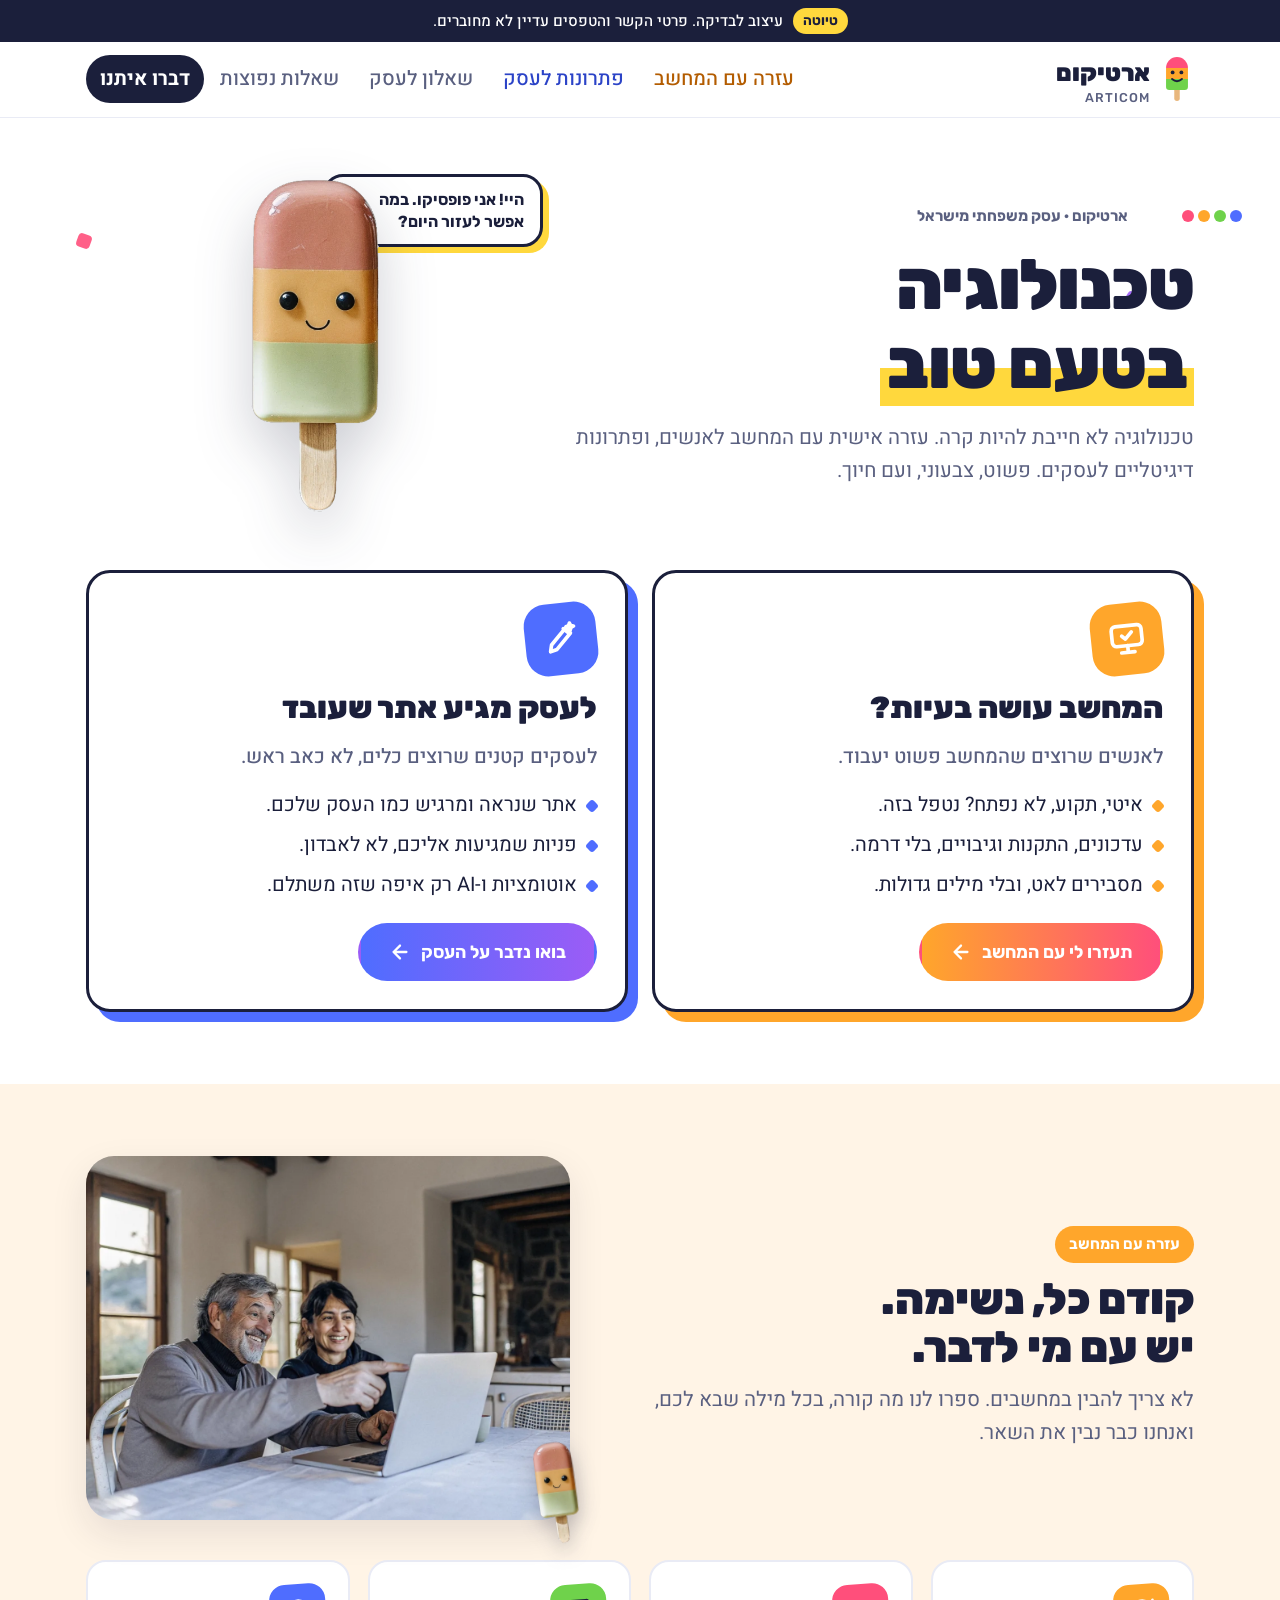
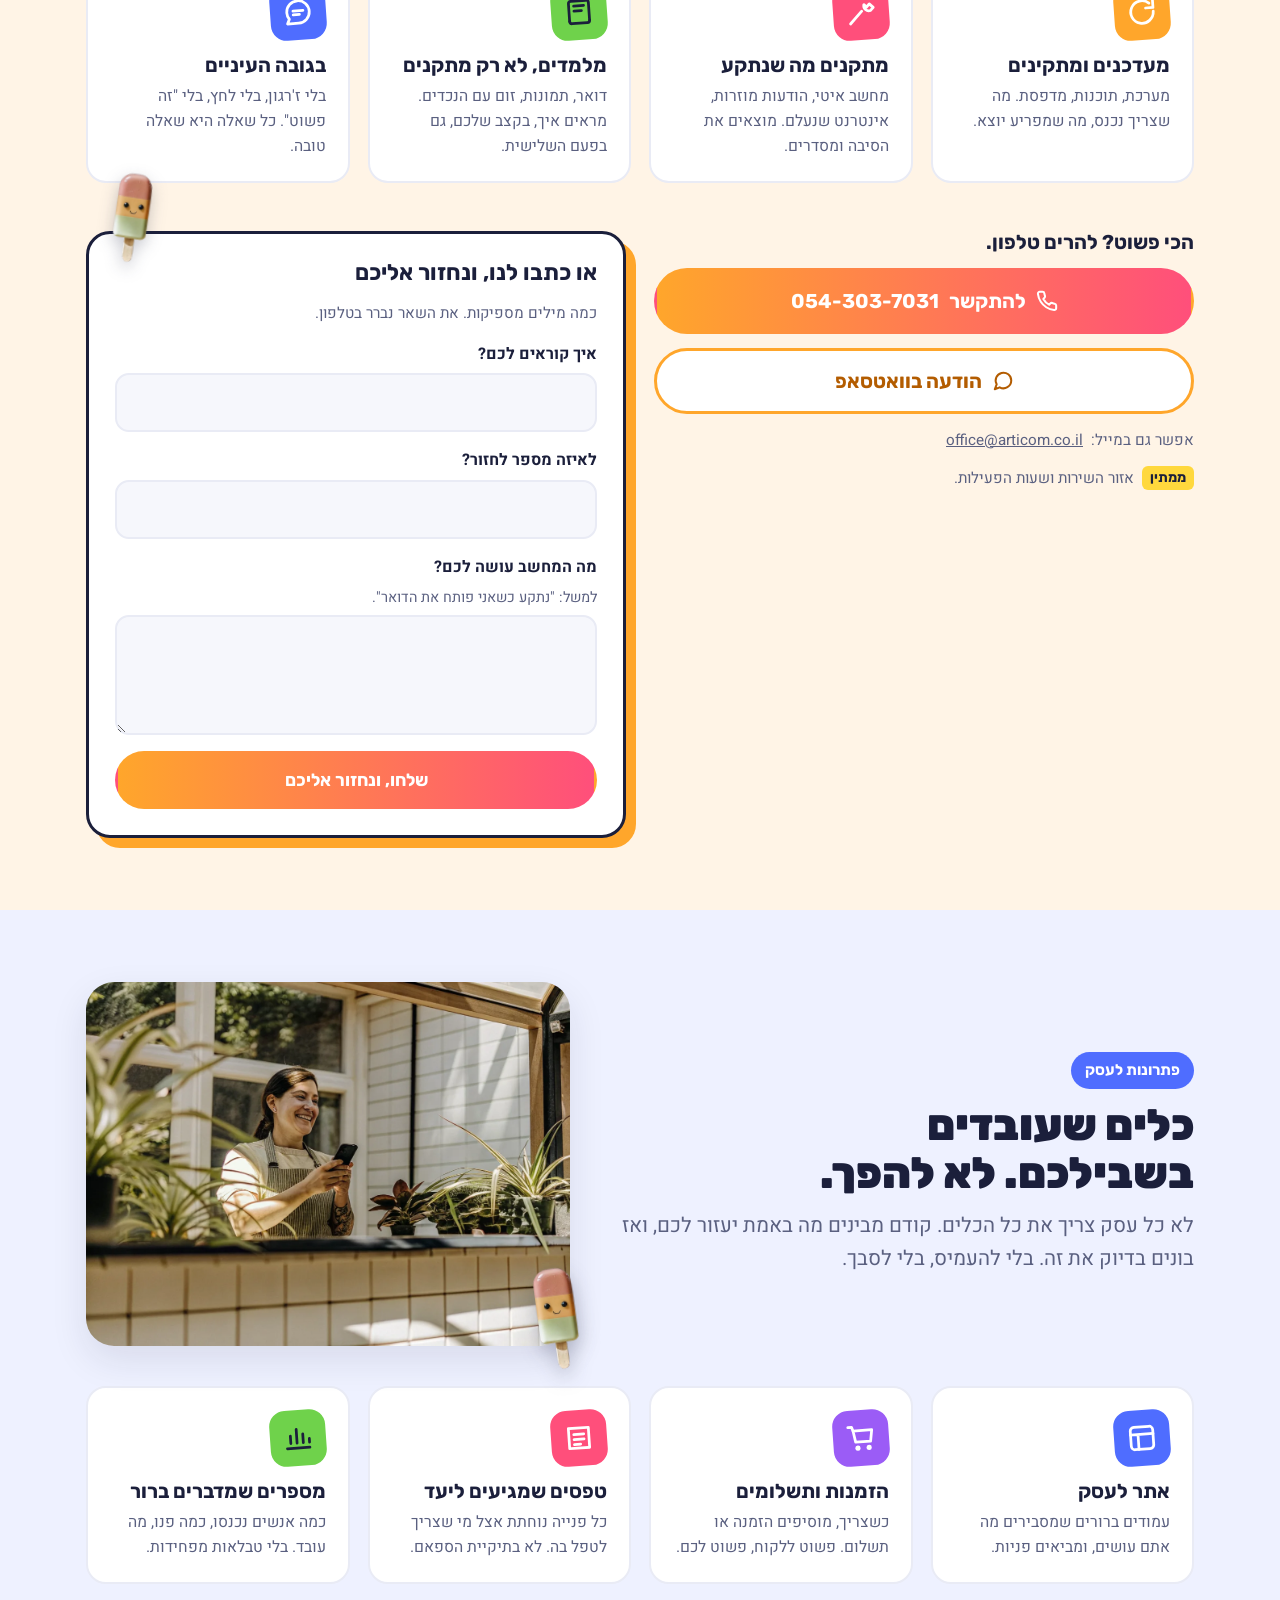
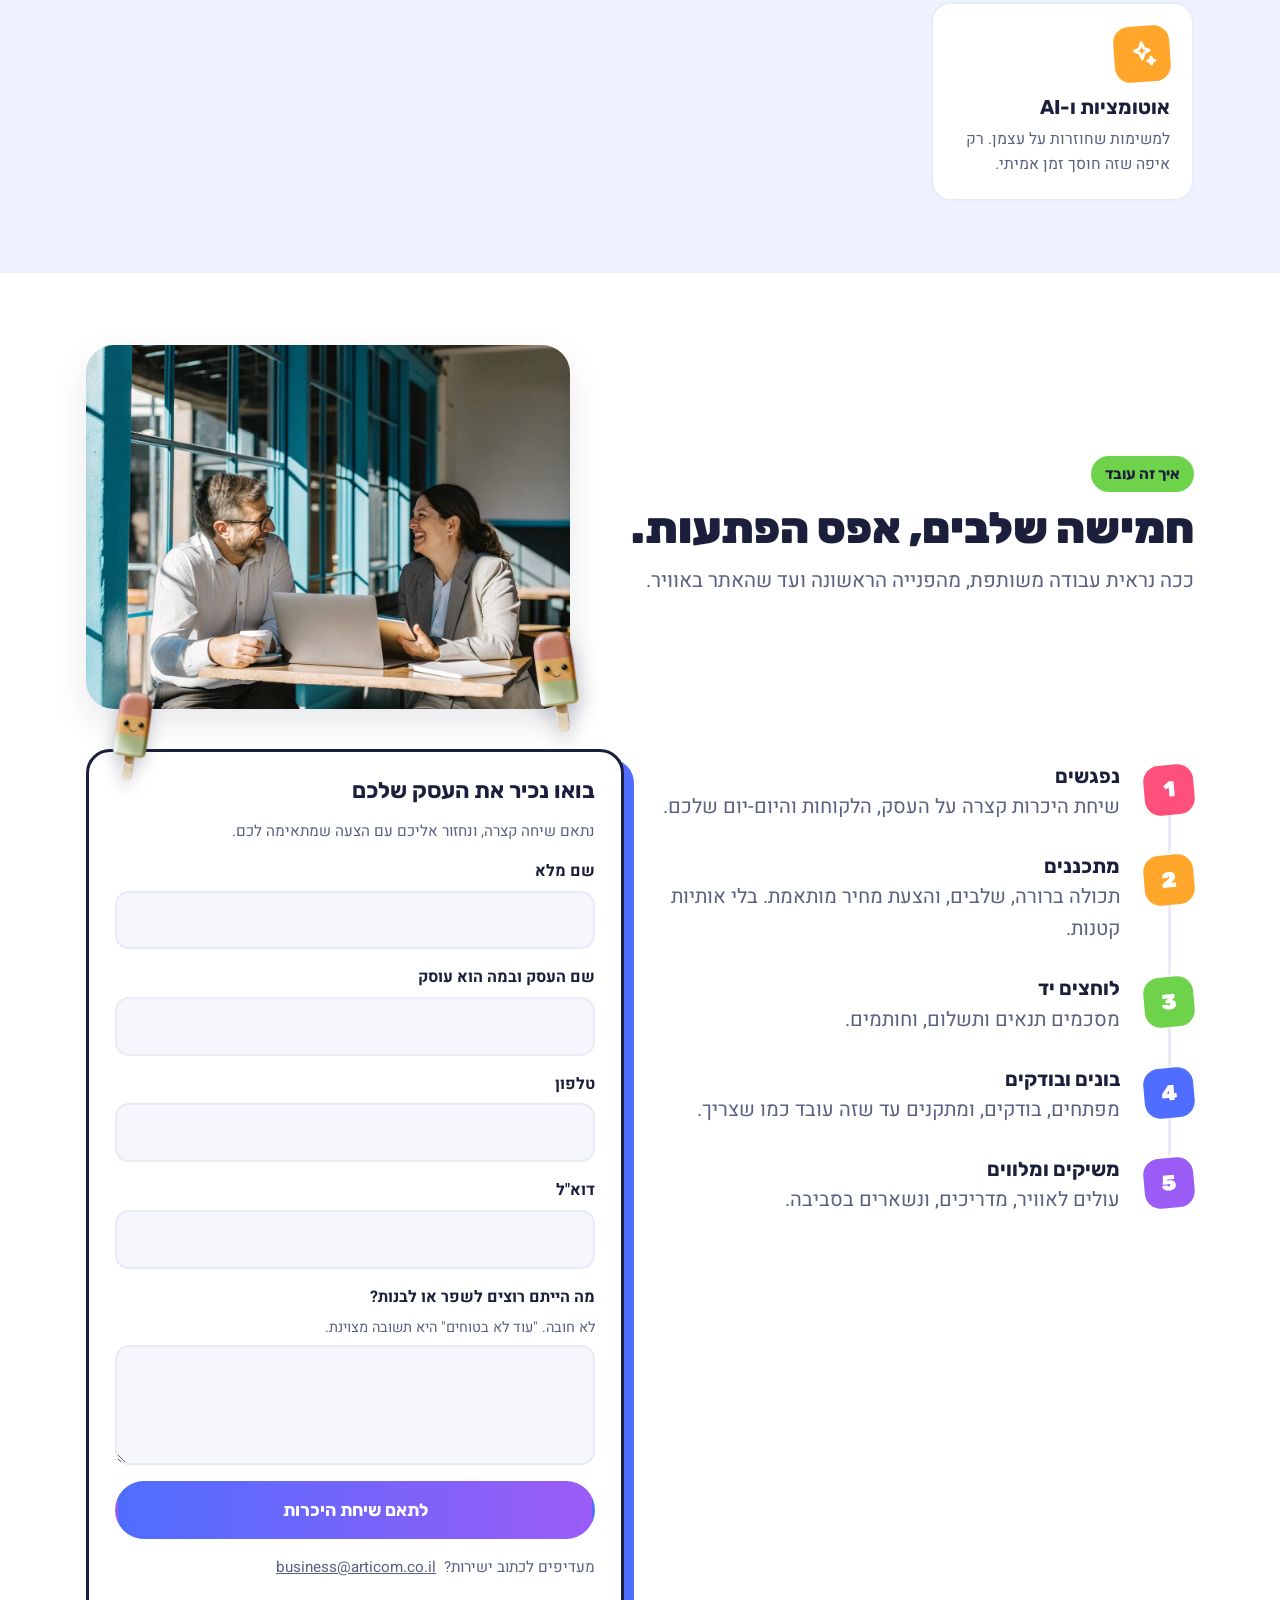
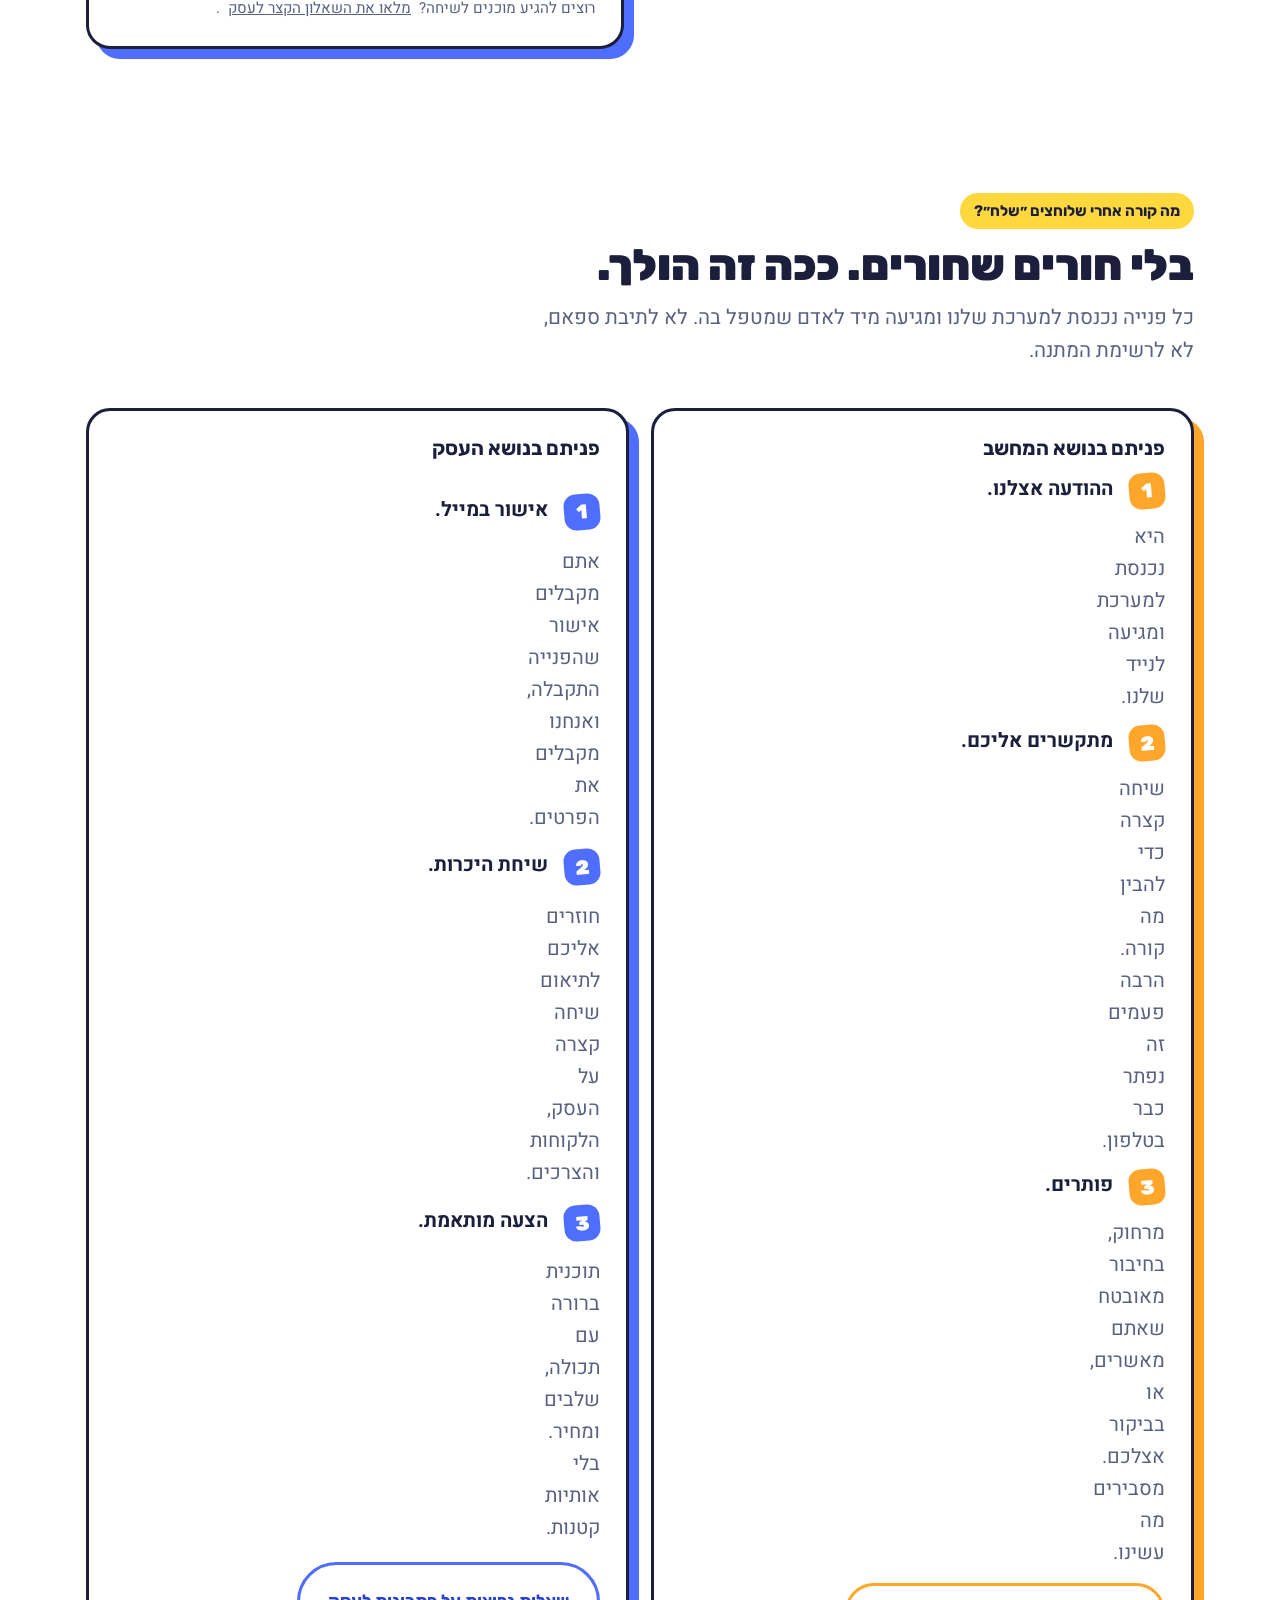
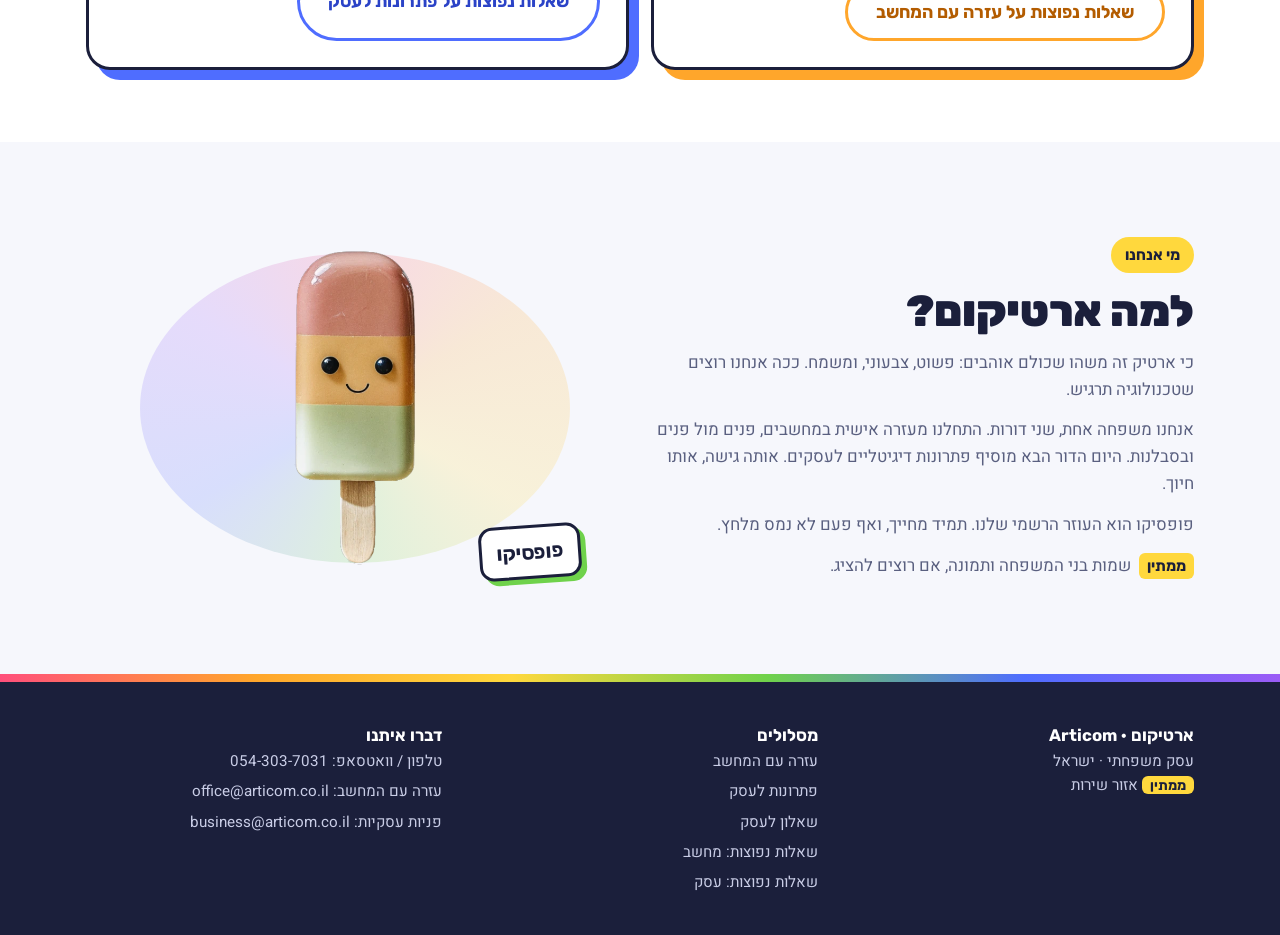
==== index.html @ 7ddf4566 "Articom site, Wix submit function, deploy docs and brand assets Static Hebrew site in site/, Cloudfl" ====
<!doctype html>
<html lang="he" dir="rtl">
<head>
<meta charset="utf-8">
<meta name="viewport" content="width=device-width, initial-scale=1, viewport-fit=cover">
<title>ארטיקום</title>
<meta name="claude:viewport-fit-sides" content="cover">
<meta name="description" content="ארטיקום — טכנולוגיה בטעם טוב. עזרה אישית עם המחשב לאנשים, ופתרונות דיגיטליים לעסקים קטנים. עסק משפחתי מישראל.">
<link rel="preconnect" href="https://fonts.googleapis.com">
<link rel="stylesheet" href="https://fonts.googleapis.com/css2?family=Rubik:wght@500;700;900&family=Heebo:wght@400;500;700&display=swap">
<link rel="stylesheet" href="css/site.css">
</head>
<body>

<!-- Popsico, the mascot. One symbol, reused at several sizes. -->
<svg width="0" height="0" style="position:absolute" aria-hidden="true">
  <defs>
    <linearGradient id="popGrad" x1="0" y1="0" x2="0" y2="1">
      <stop offset="0" stop-color="#FF4F7B"/><stop offset=".34" stop-color="#FF4F7B"/>
      <stop offset=".34" stop-color="#FFA62B"/><stop offset=".67" stop-color="#FFA62B"/>
      <stop offset=".67" stop-color="#6FD24B"/><stop offset="1" stop-color="#6FD24B"/>
    </linearGradient>
    <symbol id="logo-pop" viewBox="0 0 60 84">
      <rect x="25" y="58" width="10" height="24" rx="5" fill="#E8B77D"/>
      <path d="M10 22a20 20 0 0 1 40 0v34a6 6 0 0 1-6 6H16a6 6 0 0 1-6-6z" fill="url(#popGrad)"/>
      <circle cx="22" cy="30" r="3.5" fill="#1B1F3B"/><circle cx="38" cy="30" r="3.5" fill="#1B1F3B"/>
      <path d="M21 42q9 8 18 0" fill="none" stroke="#1B1F3B" stroke-width="3.5" stroke-linecap="round"/>
    </symbol>
  </defs>
</svg>

<div class="draft"><div class="wrap"><b>טיוטה</b><span>עיצוב לבדיקה. פרטי הקשר והטפסים עדיין לא מחוברים.</span></div></div>

<header class="site">
  <div class="wrap">
    <a class="logo" href="#top" aria-label="ארטיקום, עמוד הבית"><svg aria-hidden="true"><use href="#logo-pop"/></svg><span>ארטיקום<small>ARTICOM</small></span></a>
    <button class="menu-btn" id="menuBtn" aria-expanded="false" aria-controls="mainNav">תפריט</button>
    <nav class="main" id="mainNav" aria-label="ניווט ראשי">
      <a class="help" href="index.html#help">עזרה עם המחשב</a>
      <a class="biz" href="index.html#business">פתרונות לעסק</a>
      <a href="questionnaire.html">שאלון לעסק</a>
      <a href="faq-help.html">שאלות נפוצות</a>
      <a class="cta" href="index.html#help-contact">דברו איתנו</a>
    </nav>
  </div>
</header>

<main id="top">
<section class="hero">
  <div class="confetti" aria-hidden="true">
    <i style="left:6%;top:12%;width:14px;height:14px;background:var(--straw);transform:rotate(20deg)"></i>
    <i style="left:14%;top:70%;width:10px;height:10px;background:var(--lime);transform:rotate(45deg)"></i>
    <i style="left:40%;top:8%;width:12px;height:12px;background:var(--berry);transform:rotate(10deg)"></i>
    <i style="left:62%;top:85%;width:16px;height:16px;background:var(--sun);border-radius:50%"></i>
    <i style="left:88%;top:18%;width:12px;height:12px;background:var(--grape);transform:rotate(30deg)"></i>
    <i style="left:93%;top:60%;width:10px;height:10px;background:var(--mango);border-radius:50%"></i>
    <i style="left:30%;top:92%;width:12px;height:12px;background:var(--straw);border-radius:50%"></i>
  </div>
  <div class="wrap">
    <div class="hero-top">
      <div class="hero-copy">
        <span class="eyebrow">ארטיקום · עסק משפחתי מישראל</span>
        <h1>טכנולוגיה <span class="hl">בטעם טוב</span></h1>
        <p class="lede">טכנולוגיה לא חייבת להיות קרה. עזרה אישית עם המחשב לאנשים, ופתרונות דיגיטליים לעסקים. פשוט, צבעוני, ועם חיוך.</p>
      </div>
      <div class="mascot-stage">
        <div class="bubble">היי! אני פופסיקו. במה אפשר לעזור היום?</div>
        <img class="pop" src="img/popsico.png" width="277" height="640" alt="פופסיקו, הארטיק המחייך של ארטיקום" fetchpriority="high">
      </div>
    </div>
    <div class="paths">
      <article class="path help">
        <div class="icon" aria-hidden="true"><svg viewBox="0 0 24 24" fill="none" stroke="currentColor" stroke-width="2.2" stroke-linecap="round" stroke-linejoin="round"><rect x="3" y="4" width="18" height="12" rx="2.5"/><path d="M8 20h8M12 16v4"/><path d="M9 10l2 2 4-4"/></svg></div>
        <h2>המחשב עושה בעיות?</h2>
        <p class="who">לאנשים שרוצים שהמחשב פשוט יעבוד.</p>
        <ul>
          <li>איטי, תקוע, לא נפתח? נטפל בזה.</li>
          <li>עדכונים, התקנות וגיבויים, בלי דרמה.</li>
          <li>מסבירים לאט, ובלי מילים גדולות.</li>
        </ul>
        <a class="btn help" href="#help">תעזרו לי עם המחשב <svg viewBox="0 0 24 24" fill="none" stroke="currentColor" stroke-width="2.5" stroke-linecap="round" stroke-linejoin="round" aria-hidden="true"><path d="M19 12H5M12 19l-7-7 7-7"/></svg></a>
      </article>
      <article class="path biz">
        <div class="icon" aria-hidden="true"><svg viewBox="0 0 24 24" fill="none" stroke="currentColor" stroke-width="2.2" stroke-linecap="round" stroke-linejoin="round"><path d="M5 19l4-1 9-9-3-3-9 9z"/><path d="M14 6l3 3"/><path d="M18 3l.7 1.6L20.3 5l-1.6.7L18 7.3l-.7-1.6L15.7 5l1.6-.4z"/></svg></div>
        <h2>לעסק מגיע אתר שעובד</h2>
        <p class="who">לעסקים קטנים שרוצים כלים, לא כאב ראש.</p>
        <ul>
          <li>אתר שנראה ומרגיש כמו העסק שלכם.</li>
          <li>פניות שמגיעות אליכם, לא לאבדון.</li>
          <li>אוטומציות ו-AI רק איפה שזה משתלם.</li>
        </ul>
        <a class="btn biz" href="#business">בואו נדבר על העסק <svg viewBox="0 0 24 24" fill="none" stroke="currentColor" stroke-width="2.5" stroke-linecap="round" stroke-linejoin="round" aria-hidden="true"><path d="M19 12H5M12 19l-7-7 7-7"/></svg></a>
      </article>
    </div>
  </div>
</section>

<!-- ===== Computer help ===== -->
<section class="block tint-help" id="help">
  <div class="wrap">
    <div class="intro">
      <div class="sec-head">
        <span class="tag help">עזרה עם המחשב</span>
        <h2>קודם כל, נשימה. יש עם מי לדבר.</h2>
        <p class="lede">לא צריך להבין במחשבים. ספרו לנו מה קורה, בכל מילה שבא לכם, ואנחנו כבר נבין את השאר.</p>
      </div>
      <figure class="scene"><img src="img/photo-help.webp" width="1200" height="900" alt="צעירה מראה לאיש מבוגר משהו על מסך המחשב הנייד במטבח, שניהם מחייכים" loading="lazy"><img class="badge" src="img/popsico-sm.png" width="95" height="220" alt="" aria-hidden="true"></figure>
    </div>
    <div class="grid">
      <div class="card c-mango"><div class="ico"><svg viewBox="0 0 24 24" fill="none" stroke="currentColor" stroke-width="2.2" stroke-linecap="round" stroke-linejoin="round" aria-hidden="true"><path d="M21 12a9 9 0 1 1-3-6.7"/><path d="M21 3v6h-6"/></svg></div><h3>מעדכנים ומתקינים</h3><p>מערכת, תוכנות, מדפסת. מה שצריך נכנס, מה שמפריע יוצא.</p></div>
      <div class="card c-straw"><div class="ico"><svg viewBox="0 0 24 24" fill="none" stroke="currentColor" stroke-width="2.2" stroke-linecap="round" stroke-linejoin="round" aria-hidden="true"><path d="M14.7 6.3a4 4 0 0 0 5 5L22 9l-3-3-2.3 2.3z"/><path d="M3 21l9.6-9.6"/></svg></div><h3>מתקנים מה שנתקע</h3><p>מחשב איטי, הודעות מוזרות, אינטרנט שנעלם. מוצאים את הסיבה ומסדרים.</p></div>
      <div class="card c-lime"><div class="ico"><svg viewBox="0 0 24 24" fill="none" stroke="currentColor" stroke-width="2.2" stroke-linecap="round" stroke-linejoin="round" aria-hidden="true"><path d="M4 19V5a2 2 0 0 1 2-2h12a2 2 0 0 1 2 2v14"/><path d="M4 19a2 2 0 0 0 2 2h12a2 2 0 0 0 2-2"/><path d="M8 7h8M8 11h6"/></svg></div><h3>מלמדים, לא רק מתקנים</h3><p>דואר, תמונות, זום עם הנכדים. מראים איך, בקצב שלכם, גם בפעם השלישית.</p></div>
      <div class="card c-berry"><div class="ico"><svg viewBox="0 0 24 24" fill="none" stroke="currentColor" stroke-width="2.2" stroke-linecap="round" stroke-linejoin="round" aria-hidden="true"><path d="M12 21a9 9 0 1 0-9-9c0 2 .6 3.8 1.7 5.3L3 21z"/><path d="M8 11h8M8 14h5"/></svg></div><h3>בגובה העיניים</h3><p>בלי ז'רגון, בלי לחץ, בלי "זה פשוט". כל שאלה היא שאלה טובה.</p></div>
    </div>

    <div class="contact" id="help-contact">
      <div class="direct">
        <h3>הכי פשוט? להרים טלפון.</h3>
        <a class="btn help" href="tel:+972543037031" id="callBtn"><svg viewBox="0 0 24 24" fill="none" stroke="currentColor" stroke-width="2.2" stroke-linecap="round" stroke-linejoin="round" aria-hidden="true"><path d="M22 16.9v3a2 2 0 0 1-2.2 2 19.8 19.8 0 0 1-8.6-3.1 19.5 19.5 0 0 1-6-6A19.8 19.8 0 0 1 2.1 4.2 2 2 0 0 1 4.1 2h3a2 2 0 0 1 2 1.7c.1.9.4 1.8.7 2.6a2 2 0 0 1-.5 2.1L8 9.7a16 16 0 0 0 6.3 6.3l1.3-1.3a2 2 0 0 1 2.1-.5c.8.3 1.7.6 2.6.7a2 2 0 0 1 1.7 2z"/></svg>להתקשר <span dir="ltr">054-303-7031</span></a>
        <a class="btn ghost help" href="https://wa.me/972543037031?text=%D7%A9%D7%9C%D7%95%D7%9D%2C%20%D7%90%D7%A9%D7%9E%D7%97%20%D7%9C%D7%A2%D7%96%D7%A8%D7%94%20%D7%A2%D7%9D%20%D7%94%D7%9E%D7%97%D7%A9%D7%91" id="waBtn" target="_blank" rel="noopener"><svg viewBox="0 0 24 24" fill="none" stroke="currentColor" stroke-width="2.2" stroke-linecap="round" stroke-linejoin="round" aria-hidden="true"><path d="M21 11.5a8.5 8.5 0 0 1-12.6 7.4L3 21l2.1-5.4A8.5 8.5 0 1 1 21 11.5z"/></svg>הודעה בוואטסאפ</a>
        <p class="note">אפשר גם במייל: <a href="mailto:office@articom.co.il" dir="ltr">office@articom.co.il</a></p>
        <p class="note"><span class="ph">ממתין</span> אזור השירות ושעות הפעילות.</p>
      </div>
      <form class="f help" id="helpForm" data-journey="help" novalidate>
        <img class="peek" src="img/popsico-sm.png" width="95" height="220" alt="" aria-hidden="true">
        <h3>או כתבו לנו, ונחזור אליכם</h3>
        <p class="note">כמה מילים מספיקות. את השאר נברר בטלפון.</p>
        <div class="field"><label for="h-name">איך קוראים לכם?</label><input id="h-name" name="name" autocomplete="name" required><span class="err">כתבו שם, כדי שנדע למי לחזור.</span></div>
        <div class="field"><label for="h-phone">לאיזה מספר לחזור?</label><input id="h-phone" name="phone" type="tel" inputmode="tel" autocomplete="tel" required><span class="err">צריך מספר טלפון כדי להתקשר.</span></div>
        <div class="field"><label for="h-msg">מה המחשב עושה לכם?</label><span class="hint">למשל: "נתקע כשאני פותח את הדואר".</span><textarea id="h-msg" name="message" required></textarea><span class="err">ספרו במילה או שתיים מה קורה.</span></div>
        <div class="hp" aria-hidden="true"><label for="h-web">אתר</label><input id="h-web" name="website" tabindex="-1" autocomplete="off"></div>
        <button class="btn help" type="submit">שלחו, ונחזור אליכם</button>
        <p class="sent">תודה! קיבלנו. נחזור אליכם בהקדם.</p>
        <p class="fail">לא הצלחנו לשלוח כרגע. נסו שוב בעוד רגע, או התקשרו: <a href="tel:+972543037031" dir="ltr">054-303-7031</a>.</p>
      </form>
    </div>
  </div>
</section>

<!-- ===== Business ===== -->
<section class="block tint-biz" id="business">
  <div class="wrap">
    <div class="intro">
      <div class="sec-head">
        <span class="tag biz">פתרונות לעסק</span>
        <h2>כלים שעובדים בשבילכם. לא להפך.</h2>
        <p class="lede">לא כל עסק צריך את כל הכלים. קודם מבינים מה באמת יעזור לכם, ואז בונים בדיוק את זה. בלי להעמיס, בלי לסבך.</p>
      </div>
      <figure class="scene"><img src="img/photo-biz.webp" width="1200" height="900" alt="בעלת בית קפה קטן מסתכלת בטלפון ומחייכת" loading="lazy"><img class="badge" src="img/popsico-sm.png" width="95" height="220" alt="" aria-hidden="true"></figure>
    </div>
    <div class="grid">
      <div class="card c-berry"><div class="ico"><svg viewBox="0 0 24 24" fill="none" stroke="currentColor" stroke-width="2.2" stroke-linecap="round" stroke-linejoin="round" aria-hidden="true"><rect x="3" y="3" width="18" height="18" rx="3"/><path d="M3 9h18M9 21V9"/></svg></div><h3>אתר לעסק</h3><p>עמודים ברורים שמסבירים מה אתם עושים, ומביאים פניות.</p></div>
      <div class="card c-grape"><div class="ico"><svg viewBox="0 0 24 24" fill="none" stroke="currentColor" stroke-width="2.2" stroke-linecap="round" stroke-linejoin="round" aria-hidden="true"><path d="M6 6h15l-1.5 9h-12z"/><circle cx="9" cy="20" r="1"/><circle cx="18" cy="20" r="1"/><path d="M6 6L5 3H2"/></svg></div><h3>הזמנות ותשלומים</h3><p>כשצריך, מוסיפים הזמנה או תשלום. פשוט ללקוח, פשוט לכם.</p></div>
      <div class="card c-straw"><div class="ico"><svg viewBox="0 0 24 24" fill="none" stroke="currentColor" stroke-width="2.2" stroke-linecap="round" stroke-linejoin="round" aria-hidden="true"><path d="M4 4h16v16H4z"/><path d="M8 9h8M8 13h8M8 17h5"/></svg></div><h3>טפסים שמגיעים ליעד</h3><p>כל פנייה נוחתת אצל מי שצריך לטפל בה. לא בתיקיית הספאם.</p></div>
      <div class="card c-lime"><div class="ico"><svg viewBox="0 0 24 24" fill="none" stroke="currentColor" stroke-width="2.2" stroke-linecap="round" stroke-linejoin="round" aria-hidden="true"><path d="M3 20h18"/><path d="M6 16V10M11 16V5M16 16v-7M21 16v-3"/></svg></div><h3>מספרים שמדברים ברור</h3><p>כמה אנשים נכנסו, כמה פנו, מה עובד. בלי טבלאות מפחידות.</p></div>
      <div class="card c-mango"><div class="ico"><svg viewBox="0 0 24 24" fill="none" stroke="currentColor" stroke-width="2.2" stroke-linecap="round" stroke-linejoin="round" aria-hidden="true"><path d="M12 3l1.8 4.6L18 9.4l-4.2 1.8L12 16l-1.8-4.8L6 9.4l4.2-1.8z"/><path d="M19 15l.8 2 2 .8-2 .8-.8 2-.8-2-2-.8 2-.8z"/></svg></div><h3>אוטומציות ו-AI</h3><p>למשימות שחוזרות על עצמן. רק איפה שזה חוסך זמן אמיתי.</p></div>
    </div>
  </div>
</section>

<section class="block" id="process">
  <div class="wrap">
    <div class="intro">
      <div class="sec-head">
        <span class="tag lime">איך זה עובד</span>
        <h2>חמישה שלבים, אפס הפתעות.</h2>
        <p class="lede">ככה נראית עבודה משותפת, מהפנייה הראשונה ועד שהאתר באוויר.</p>
      </div>
      <figure class="scene"><img src="img/photo-meet.webp" width="1200" height="900" alt="בעל עסק ויועצת צעירה בשיחה נעימה ליד שולחן בבית קפה, מחשב נייד ביניהם" loading="lazy"><img class="badge" src="img/popsico-sm.png" width="95" height="220" alt="" aria-hidden="true"></figure>
    </div>
    <div class="two">
      <ol class="steps">
        <li class="step"><div><h3>נפגשים</h3><p>שיחת היכרות קצרה על העסק, הלקוחות והיום-יום שלכם.</p></div></li>
        <li class="step"><div><h3>מתכננים</h3><p>תכולה ברורה, שלבים, והצעת מחיר מותאמת. בלי אותיות קטנות.</p></div></li>
        <li class="step"><div><h3>לוחצים יד</h3><p>מסכמים תנאים ותשלום, וחותמים.</p></div></li>
        <li class="step"><div><h3>בונים ובודקים</h3><p>מפתחים, בודקים, ומתקנים עד שזה עובד כמו שצריך.</p></div></li>
        <li class="step"><div><h3>משיקים ומלווים</h3><p>עולים לאוויר, מדריכים, ונשארים בסביבה.</p></div></li>
      </ol>
      <form class="f biz" id="bizForm" data-journey="biz" novalidate>
        <img class="peek" src="img/popsico-sm.png" width="95" height="220" alt="" aria-hidden="true">
        <h3>בואו נכיר את העסק שלכם</h3>
        <p class="note">נתאם שיחה קצרה, ונחזור אליכם עם הצעה שמתאימה לכם.</p>
        <div class="field"><label for="b-name">שם מלא</label><input id="b-name" name="name" autocomplete="name" required><span class="err">כתבו את השם שלכם.</span></div>
        <div class="field"><label for="b-biz">שם העסק ובמה הוא עוסק</label><input id="b-biz" name="business" autocomplete="organization" required><span class="err">ספרו לנו מה שם העסק ובמה הוא עוסק.</span></div>
        <div class="field"><label for="b-phone">טלפון</label><input id="b-phone" name="phone" type="tel" inputmode="tel" autocomplete="tel" required><span class="err">צריך מספר טלפון לתיאום השיחה.</span></div>
        <div class="field"><label for="b-email">דוא"ל</label><input id="b-email" name="email" type="email" inputmode="email" autocomplete="email" required><span class="err">כתובת הדוא"ל לא נראית תקינה.</span></div>
        <div class="field"><label for="b-msg">מה הייתם רוצים לשפר או לבנות?</label><span class="hint">לא חובה. "עוד לא בטוחים" היא תשובה מצוינת.</span><textarea id="b-msg" name="message"></textarea></div>
        <div class="hp" aria-hidden="true"><label for="b-web">אתר</label><input id="b-web" name="website" tabindex="-1" autocomplete="off"></div>
        <button class="btn biz" type="submit">לתאם שיחת היכרות</button>
        <p class="sent">תודה! קיבלנו. נחזור אליכם לתיאום שיחה.</p>
        <p class="fail">לא הצלחנו לשלוח כרגע. נסו שוב בעוד רגע, או כתבו ל-<a href="mailto:business@articom.co.il" dir="ltr">business@articom.co.il</a>.</p>
        <p class="note">מעדיפים לכתוב ישירות? <a href="mailto:business@articom.co.il" dir="ltr">business@articom.co.il</a></p>
        <p class="note">רוצים להגיע מוכנים לשיחה? <a href="questionnaire.html">מלאו את השאלון הקצר לעסק</a>.</p>
      </form>
    </div>
  </div>
</section>

<section class="block" id="after">
  <div class="wrap">
    <div class="sec-head">
      <span class="tag sun">מה קורה אחרי שלוחצים ״שלח״?</span>
      <h2>בלי חורים שחורים. ככה זה הולך.</h2>
      <p class="lede">כל פנייה נכנסת למערכת שלנו ומגיעה מיד לאדם שמטפל בה. לא לתיבת ספאם, לא לרשימת המתנה.</p>
    </div>
    <div class="flows">
      <article class="flow help">
        <h3>פניתם בנושא המחשב</h3>
        <ol>
          <li><b>ההודעה אצלנו.</b> היא נכנסת למערכת ומגיעה לנייד שלנו.</li>
          <li><b>מתקשרים אליכם.</b> שיחה קצרה כדי להבין מה קורה. הרבה פעמים זה נפתר כבר בטלפון.</li>
          <li><b>פותרים.</b> מרחוק, בחיבור מאובטח שאתם מאשרים, או בביקור אצלכם. מסבירים מה עשינו.</li>
        </ol>
        <a class="btn ghost help" href="faq-help.html">שאלות נפוצות על עזרה עם המחשב</a>
      </article>
      <article class="flow biz">
        <h3>פניתם בנושא העסק</h3>
        <ol>
          <li><b>אישור במייל.</b> אתם מקבלים אישור שהפנייה התקבלה, ואנחנו מקבלים את הפרטים.</li>
          <li><b>שיחת היכרות.</b> חוזרים אליכם לתיאום שיחה קצרה על העסק, הלקוחות והצרכים.</li>
          <li><b>הצעה מותאמת.</b> תוכנית ברורה עם תכולה, שלבים ומחיר. בלי אותיות קטנות.</li>
        </ol>
        <a class="btn ghost biz" href="faq-business.html">שאלות נפוצות על פתרונות לעסק</a>
      </article>
    </div>
  </div>
</section>

<section class="block" id="about" style="background:var(--soft)">
  <div class="wrap">
    <div class="about">
      <div class="about-text">
        <span class="tag sun">מי אנחנו</span>
        <h2>למה ארטיקום?</h2>
        <p>כי ארטיק זה משהו שכולם אוהבים: פשוט, צבעוני, ומשמח. ככה אנחנו רוצים שטכנולוגיה תרגיש.</p>
        <p>אנחנו משפחה אחת, שני דורות. התחלנו מעזרה אישית במחשבים, פנים מול פנים ובסבלנות. היום הדור הבא מוסיף פתרונות דיגיטליים לעסקים. אותה גישה, אותו חיוך.</p>
        <p>פופסיקו הוא העוזר הרשמי שלנו. תמיד מחייך, ואף פעם לא נמס מלחץ.</p>
        <p class="note"><span class="ph">ממתין</span> שמות בני המשפחה ותמונה, אם רוצים להציג.</p>
      </div>
      <div class="about-art" aria-hidden="true">
        <div class="ring"></div>
        <img class="pop" src="img/popsico.png" width="277" height="640" alt="" loading="lazy">
        <div class="nametag">פופסיקו</div>
      </div>
    </div>
  </div>
</section>
</main>

<div class="stripe" aria-hidden="true"></div>
<footer>
  <div class="wrap">
    <div><strong>ארטיקום · Articom</strong><p>עסק משפחתי · ישראל</p><p><span class="ph">ממתין</span> אזור שירות</p></div>
    <div><strong>מסלולים</strong><ul><li><a href="#help">עזרה עם המחשב</a></li><li><a href="#business">פתרונות לעסק</a></li><li><a href="questionnaire.html">שאלון לעסק</a></li><li><a href="faq-help.html">שאלות נפוצות: מחשב</a></li><li><a href="faq-business.html">שאלות נפוצות: עסק</a></li></ul></div>
    <div><strong>דברו איתנו</strong><ul><li>טלפון / וואטסאפ: <a href="tel:+972543037031" dir="ltr">054-303-7031</a></li><li>עזרה עם המחשב: <a href="mailto:office@articom.co.il" dir="ltr">office@articom.co.il</a></li><li>פניות עסקיות: <a href="mailto:business@articom.co.il" dir="ltr">business@articom.co.il</a></li></ul></div>
  </div>
</footer>

<script>
(function(){
  var btn=document.getElementById('menuBtn'),nav=document.getElementById('mainNav');
  if(btn){btn.addEventListener('click',function(){var o=nav.classList.toggle('open');btn.setAttribute('aria-expanded',o?'true':'false')});
    nav.addEventListener('click',function(e){if(e.target.tagName==='A'){nav.classList.remove('open');btn.setAttribute('aria-expanded','false')}})}
  var ENDPOINT='/api/submit';
  function wire(id){
    var f=document.getElementById(id); if(!f) return;
    f.addEventListener('submit',function(e){
      e.preventDefault(); var ok=true;
      f.querySelectorAll('.field').forEach(function(fd){
        var c=fd.querySelector('input,textarea'); if(!c) return;
        var bad=(c.required&&!c.value.trim())||(c.type==='email'&&c.value&&!/^[^\s@]+@[^\s@]+\.[^\s@]+$/.test(c.value));
        fd.classList.toggle('invalid',bad); if(bad&&ok){ok=false;c.focus()}
      });
      if(!ok) return;
      var data={journey:f.getAttribute('data-journey')};
      new FormData(f).forEach(function(v,k){data[k]=v});
      f.classList.remove('failed'); f.classList.add('busy');
      fetch(ENDPOINT,{method:'POST',headers:{'content-type':'application/json'},body:JSON.stringify(data)})
        .then(function(r){return r.ok?r.json():Promise.reject(r.status)})
        .then(function(j){ if(!j||!j.ok) throw new Error('rejected'); f.classList.add('done'); f.querySelector('.sent').scrollIntoView({block:'nearest'}); })
        .catch(function(){ f.classList.add('failed'); f.querySelector('.fail').scrollIntoView({block:'nearest'}); })
        .then(function(){ f.classList.remove('busy'); });
    });
    f.addEventListener('input',function(e){var fd=e.target.closest('.field');if(fd)fd.classList.remove('invalid')});
  }
  wire('helpForm'); wire('bizForm');
})();
</script>
</body>
</html>
---- css/site.css ----
/* Layout: white page, popsicle palette on everything else. Two journeys color-coded: mango/strawberry = computer help, berry/grape = business. Popsico the mascot appears in the hero, beside each form, and in the about section. Single light theme by brand decision (white ground). */
:root{
  --bg:#FFFFFF; --ink:#1B1F3B; --muted:#5A6080; --line:#E9EBF5; --soft:#F6F7FC;
  --straw:#FF4F7B; --mango:#FFA62B; --lime:#6FD24B; --berry:#4F6DFF; --grape:#9B5CF6; --sun:#FFD83D;
  --help:var(--mango); --help2:var(--straw); --help-soft:#FFF4E6; --help-ink:#B35C00;
  --biz:var(--berry); --biz2:var(--grape); --biz-soft:#EEF1FF; --biz-ink:#2B43C7;
  --stick:#E8B77D;
  --display:"Rubik","Heebo","Arial Hebrew","Segoe UI",sans-serif;
  --body:"Heebo","Rubik","Arial Hebrew","Segoe UI",sans-serif;
  --r:24px; --shadow:0 14px 36px rgba(27,31,59,.10);
  color-scheme:light;
}
*{box-sizing:border-box}
html{scroll-behavior:smooth}
@media (prefers-reduced-motion:reduce){html{scroll-behavior:auto} *{transition:none!important;animation:none!important}}
body{margin:0;background:var(--bg);color:var(--ink);font-family:var(--body);line-height:1.6;font-size:clamp(17px,1.1vw + 13px,20px)}
body::before{content:"";position:fixed;inset:0 0 auto;height:env(safe-area-inset-top,0px);z-index:10;background:var(--bg)}
h1,h2,h3{font-family:var(--display);line-height:1.12;text-wrap:balance;margin:0}
h1{font-size:clamp(2.4rem,5.6vw,4.4rem);font-weight:900;letter-spacing:-.015em}
h2{font-size:clamp(1.8rem,3.4vw,2.8rem);font-weight:900}
h3{font-size:1.25rem;font-weight:700}
p{margin:0}
a{color:inherit}
.wrap{max-width:1140px;margin-inline:auto;padding-left:max(16px,env(safe-area-inset-left,0px));padding-right:max(16px,env(safe-area-inset-right,0px))}
:focus-visible{outline:3px solid var(--grape);outline-offset:3px;border-radius:8px}
.hl{background:linear-gradient(transparent 55%,var(--sun) 55%);padding-inline:.1em}

/* draft banner */
.draft{background:var(--ink);color:#fff;font-weight:500;font-size:.95rem;text-align:center;padding-block:8px}
.draft .wrap{display:flex;gap:10px;justify-content:center;align-items:center;flex-wrap:wrap}
.draft b{font-family:var(--display);background:var(--sun);color:var(--ink);padding:2px 10px;border-radius:999px;font-size:.85rem}

/* header */
header.site{position:sticky;top:env(safe-area-inset-top,0px);z-index:9;background:rgba(255,255,255,.9);backdrop-filter:blur(10px);border-bottom:1px solid var(--line)}
header.site .wrap{display:flex;align-items:center;justify-content:space-between;gap:16px;padding-block:12px}
.logo{display:flex;align-items:center;gap:10px;font-family:var(--display);font-weight:900;font-size:1.5rem;text-decoration:none}
.logo svg{width:34px;height:46px;flex:none}
.logo small{font-weight:500;font-size:.8rem;color:var(--muted);letter-spacing:.08em;display:block;line-height:1}
nav.main{display:flex;gap:2px;flex-wrap:wrap}
nav.main a{text-decoration:none;font-weight:500;padding:8px 14px;border-radius:999px;color:var(--muted)}
nav.main a:hover{background:var(--soft);color:var(--ink)}
nav.main a.help{color:var(--help-ink)} nav.main a.biz{color:var(--biz-ink)}
nav.main a.cta{background:var(--ink);color:#fff;font-weight:700}
.menu-btn{display:none;border:2px solid var(--line);background:#fff;border-radius:12px;padding:8px 12px;font:inherit;font-weight:700;color:var(--ink)}
@media (max-width:800px){
  .menu-btn{display:inline-block}
  nav.main{display:none;position:absolute;inset-inline:0;top:100%;background:#fff;border-bottom:1px solid var(--line);padding:12px max(16px,env(safe-area-inset-left,0px)) 16px;flex-direction:column;gap:4px}
  nav.main.open{display:flex}
  nav.main a{font-size:1.1rem;padding:12px 14px}
}

/* buttons */
.btn{display:inline-flex;align-items:center;justify-content:center;gap:10px;min-height:58px;padding:12px 28px;border-radius:999px;font-family:var(--display);font-weight:700;font-size:1.1rem;text-decoration:none;border:3px solid transparent;cursor:pointer;transition:transform .15s,box-shadow .15s;color:#fff}
.btn:hover{transform:translateY(-2px) rotate(-.5deg);box-shadow:var(--shadow)}
.btn.help{background:linear-gradient(90deg,var(--help),var(--help2))} .btn.biz{background:linear-gradient(90deg,var(--biz),var(--biz2))}
.btn.ghost{background:#fff;color:var(--ink);border-color:var(--line)}
.btn.ghost.help{color:var(--help-ink);border-color:var(--help)} .btn.ghost.biz{color:var(--biz-ink);border-color:var(--biz)}
.btn svg{width:22px;height:22px;flex:none}

/* hero */
.hero{position:relative;overflow:hidden;padding-block:48px 72px}
.confetti{position:absolute;inset:0;pointer-events:none;overflow:hidden}
.confetti i{position:absolute;display:block;border-radius:4px;opacity:.9}
.hero .wrap{position:relative;display:grid;gap:44px}
.hero-top{display:grid;grid-template-columns:1.15fr .85fr;gap:32px;align-items:center}
@media (max-width:860px){.hero-top{grid-template-columns:1fr}}
.hero-copy{display:grid;gap:18px}
.eyebrow{display:inline-flex;align-items:center;gap:10px;font-family:var(--display);font-weight:700;font-size:.95rem;color:var(--muted)}
.eyebrow::before{content:"";width:12px;height:12px;border-radius:50%;background:var(--straw);box-shadow:16px 0 0 var(--mango),32px 0 0 var(--lime),48px 0 0 var(--berry);margin-inline-end:44px}
.lede{font-size:clamp(1.15rem,1.6vw,1.45rem);color:var(--muted);max-width:32em}
.mascot-stage{position:relative;display:grid;place-items:center;min-height:320px}
.mascot-stage .pop{width:auto;height:min(360px,46vw);max-width:100%;filter:drop-shadow(0 24px 28px rgba(27,31,59,.22));animation:bob 4s ease-in-out infinite}
@keyframes bob{0%,100%{transform:translateY(0) rotate(-3deg)}50%{transform:translateY(-10px) rotate(3deg)}}
.bubble{position:absolute;top:8px;inset-inline-start:0;max-width:220px;background:#fff;border:3px solid var(--ink);border-radius:20px;padding:12px 16px;font-family:var(--display);font-weight:700;font-size:1rem;line-height:1.35;box-shadow:6px 6px 0 var(--sun)}
.bubble::after{content:"";position:absolute;bottom:-14px;inset-inline-end:28px;width:20px;height:20px;background:#fff;border:3px solid var(--ink);border-top:0;border-inline-start:0;transform:rotate(45deg) skew(10deg,10deg)}
.paths{display:grid;grid-template-columns:repeat(auto-fit,minmax(300px,1fr));gap:24px}
.path{position:relative;background:#fff;border-radius:var(--r);padding:30px 28px 28px;display:grid;gap:16px;align-content:start;border:3px solid var(--ink);box-shadow:10px 10px 0 var(--pc);transition:transform .2s,box-shadow .2s}
.path.help{--pc:var(--help)} .path.biz{--pc:var(--biz)}
.path:hover{transform:translate(-3px,-3px);box-shadow:14px 14px 0 var(--pc)}
.path .icon{width:72px;height:72px;border-radius:22px;display:grid;place-items:center;background:var(--pc);color:#fff;transform:rotate(-6deg)}
.path .icon svg{width:40px;height:40px}
.path h2{font-size:1.9rem}
.path .who{font-weight:500;color:var(--muted)}
.path ul{margin:0;padding:0;list-style:none;display:grid;gap:8px}
.path li{display:flex;gap:10px;align-items:flex-start}
.path li::before{content:"";flex:none;width:10px;height:10px;border-radius:3px;margin-top:.6em;background:var(--pc);transform:rotate(45deg)}
.path .btn{margin-top:6px;justify-self:start}

/* sections */
section.block{padding-block:72px}
section.block.tint-help{background:var(--help-soft)} section.block.tint-biz{background:var(--biz-soft)}
.sec-head{display:grid;gap:12px;max-width:760px;margin-bottom:40px}
.intro{display:grid;grid-template-columns:1.1fr .9fr;gap:32px;align-items:center;margin-bottom:40px}
.intro .sec-head{margin-bottom:0}
.scene{margin:0;min-width:0;position:relative;max-width:560px;margin-inline:auto}
.scene img:first-child{display:block;width:100%;height:auto;border-radius:28px;background:var(--soft);box-shadow:var(--shadow);object-fit:cover}
.scene .badge{position:absolute;bottom:-28px;inset-inline-start:-10px;width:auto;height:clamp(110px,24%,150px);transform:rotate(-8deg);filter:drop-shadow(0 8px 10px rgba(27,31,59,.28))}
@media (max-width:860px){.intro{grid-template-columns:1fr}.scene img{max-width:420px}}
.tag{display:inline-flex;align-items:center;gap:8px;font-family:var(--display);font-weight:700;font-size:.95rem;padding:6px 14px;border-radius:999px;width:max-content;color:#fff}
.tag.help{background:var(--help)} .tag.biz{background:var(--biz)} .tag.sun{background:var(--sun);color:var(--ink)} .tag.lime{background:var(--lime);color:var(--ink)}
.grid{display:grid;gap:18px;grid-template-columns:repeat(auto-fit,minmax(230px,1fr))}
.card{background:#fff;border:2px solid var(--line);border-radius:20px;padding:22px;display:grid;gap:8px;align-content:start;min-width:0;transition:transform .15s,border-color .15s}
.card:hover{transform:translateY(-3px);border-color:var(--c)}
.card .ico{width:56px;height:56px;border-radius:16px;display:grid;place-items:center;margin-bottom:6px;background:var(--c);color:#fff;transform:rotate(-4deg)}
.card .ico svg{width:30px;height:30px}
.card p{color:var(--muted);font-size:.98rem}
.c-straw{--c:var(--straw)} .c-mango{--c:var(--mango)} .c-lime{--c:var(--lime)} .c-berry{--c:var(--berry)} .c-grape{--c:var(--grape)} .c-sun{--c:var(--sun)}
.c-lime .ico,.c-sun .ico{color:var(--ink)}

/* contact */
.contact{display:grid;gap:28px;grid-template-columns:1fr 1fr;align-items:start;margin-top:48px}
@media (max-width:860px){.contact{grid-template-columns:1fr}}
.direct{display:grid;gap:14px}
.direct .btn{width:100%;min-height:66px;font-size:1.25rem}
.note{font-size:.95rem;color:var(--muted);display:flex;gap:8px;align-items:flex-start;flex-wrap:wrap}
.ph{font-family:var(--display);background:var(--sun);color:var(--ink);padding:1px 8px;border-radius:6px;font-size:.9em;white-space:nowrap;font-weight:700}
form.f{position:relative;background:#fff;border:3px solid var(--ink);border-radius:var(--r);padding:26px;display:grid;gap:16px;min-width:0;box-shadow:10px 10px 0 var(--fc)}
form.f.help{--fc:var(--help)} form.f.biz{--fc:var(--biz)}
form.f h3{font-size:1.4rem;padding-inline-end:70px}
form.f .peek{position:absolute;top:-64px;inset-inline-end:22px;width:auto;height:96px;transform:rotate(8deg);filter:drop-shadow(0 6px 8px rgba(27,31,59,.25))}
.field{display:grid;gap:6px}
.field label{font-weight:700;font-size:1rem}
.field .hint{font-size:.9rem;color:var(--muted)}
.field input,.field textarea{font:inherit;font-size:1.05rem;padding:14px 16px;border-radius:14px;border:2px solid var(--line);background:var(--soft);color:var(--ink);width:100%;min-width:0}
.field input:focus,.field textarea:focus{border-color:var(--grape);background:#fff;outline:none}
.field textarea{min-height:120px;resize:vertical}
.field .err{display:none;color:#C92A4E;font-size:.92rem;font-weight:500}
.field.invalid .err{display:block} .field.invalid input,.field.invalid textarea{border-color:#C92A4E}
form.f .btn{width:100%}
.sent,.fail{display:none;border-radius:14px;padding:16px;font-weight:500;background:var(--soft)}
.fail{background:#FFE9EE;color:#9B1C3A}
form.f.done .sent{display:block} form.f.failed .fail{display:block}
form.f.busy .btn{opacity:.6;pointer-events:none}
.hp{position:absolute;inset-inline-start:-9999px;width:1px;height:1px;overflow:hidden}

/* process */
.steps{display:grid;gap:0;counter-reset:step;margin:0;padding:0;list-style:none}
.step{display:grid;grid-template-columns:56px 1fr;gap:18px;padding-block:16px;position:relative}
.step::before{counter-increment:step;content:counter(step);width:50px;height:50px;border-radius:16px;background:var(--sc);color:#fff;font-family:var(--display);font-weight:900;font-size:1.35rem;display:grid;place-items:center;position:relative;z-index:1;transform:rotate(-5deg)}
.step:nth-child(1){--sc:var(--straw)} .step:nth-child(2){--sc:var(--mango)} .step:nth-child(3){--sc:var(--lime)} .step:nth-child(4){--sc:var(--berry)} .step:nth-child(5){--sc:var(--grape)}
.step:not(:last-child)::after{content:"";position:absolute;inset-inline-start:23px;top:66px;bottom:-14px;width:3px;border-radius:2px;background:var(--line)}
.step h3{margin-bottom:4px}
.step p{color:var(--muted)}
.two{display:grid;gap:32px;grid-template-columns:1fr 1fr;align-items:start}
@media (max-width:860px){.two{grid-template-columns:1fr}}

/* about */
.about{display:grid;gap:32px;grid-template-columns:1fr 1fr;align-items:center}
@media (max-width:860px){.about{grid-template-columns:1fr}}
.about-text{display:grid;gap:14px}
.about-text p{color:var(--muted);font-size:1.05rem}
.about-art{position:relative;display:grid;place-items:center;padding:24px}
.about-art .ring{position:absolute;inset:10%;border-radius:50%;background:conic-gradient(var(--straw),var(--mango),var(--sun),var(--lime),var(--berry),var(--grape),var(--straw));opacity:.18}
.about-art .pop{position:relative;width:auto;height:min(340px,50vw);max-width:100%}
.nametag{position:absolute;bottom:6%;inset-inline-start:8%;background:#fff;border:3px solid var(--ink);border-radius:14px;padding:8px 14px;font-family:var(--display);font-weight:700;box-shadow:5px 5px 0 var(--lime);transform:rotate(-4deg)}

/* footer */
footer{background:var(--ink);color:#C9CDE6;padding-block:40px;font-size:.95rem}
footer .wrap{display:grid;gap:20px;grid-template-columns:repeat(auto-fit,minmax(220px,1fr))}
footer strong{color:#fff;font-family:var(--display);font-size:1.05rem}
footer ul{list-style:none;margin:0;padding:0;display:grid;gap:6px}
footer a{text-decoration:none} footer a:hover{text-decoration:underline;color:#fff}
footer .ph{background:var(--sun);color:var(--ink)}
.stripe{height:8px;background:linear-gradient(90deg,var(--straw),var(--mango),var(--sun),var(--lime),var(--berry),var(--grape))}

/* ---- after-send flows */
.flows{display:grid;gap:22px;grid-template-columns:repeat(auto-fit,minmax(300px,1fr))}
.flow{border:3px solid var(--ink);border-radius:var(--r);padding:26px;display:grid;gap:14px;background:#fff;box-shadow:10px 10px 0 var(--fc)}
.flow.help{--fc:var(--help)} .flow.biz{--fc:var(--biz)}
.flow ol{margin:0;padding:0;list-style:none;display:grid;gap:12px;counter-reset:fl}
.flow li{display:grid;grid-template-columns:40px 1fr;gap:12px;align-items:start;color:var(--muted)}
.flow li b{color:var(--ink)}
.flow li::before{counter-increment:fl;content:counter(fl);width:36px;height:36px;border-radius:12px;background:var(--fc);color:#fff;font-family:var(--display);font-weight:900;display:grid;place-items:center;transform:rotate(-5deg)}
.flow .btn{justify-self:start}
/* ---- subpages */
.page-head{padding-block:48px 16px}
.page-head .sec-head{margin-bottom:0}
.switch{display:inline-flex;gap:6px;background:var(--soft);padding:6px;border-radius:999px;margin-bottom:24px}
.switch a{text-decoration:none;padding:10px 18px;border-radius:999px;font-family:var(--display);font-weight:700;color:var(--muted)}
.switch a.on.help{background:var(--help);color:#fff} .switch a.on.biz{background:var(--biz);color:#fff}
.faq{max-width:820px;display:grid;gap:12px;padding-block:24px 72px}
.faq details{border:2px solid var(--line);border-radius:18px;background:#fff;padding:0 22px;transition:border-color .15s}
.faq details[open]{border-color:var(--c)}
.faq summary{cursor:pointer;list-style:none;display:flex;justify-content:space-between;gap:16px;align-items:center;padding:18px 0;font-family:var(--display);font-weight:700;font-size:1.1rem}
.faq summary::-webkit-details-marker{display:none}
.faq summary::after{content:"+";flex:none;width:34px;height:34px;border-radius:11px;background:var(--c);color:#fff;display:grid;place-items:center;font-size:1.3rem;font-weight:900;transform:rotate(-6deg)}
.faq details[open] summary::after{content:"–"}
.faq .a{padding:0 0 20px;color:var(--muted);display:grid;gap:10px}
.faq .a ul{margin:0;padding-inline-start:1.2em}
.faq.help{--c:var(--help)} .faq.biz{--c:var(--biz)}
.cta-strip{display:flex;flex-wrap:wrap;gap:14px;align-items:center;justify-content:space-between;border:3px solid var(--ink);border-radius:var(--r);padding:22px 26px;background:#fff;box-shadow:10px 10px 0 var(--sun);margin-bottom:72px}
.cta-strip p{font-family:var(--display);font-weight:700;font-size:1.15rem}
/* ---- questionnaire */
.q{max-width:760px;margin-inline:auto;padding-block:16px 72px}
.progress{display:grid;grid-template-columns:repeat(5,1fr);gap:8px;margin:18px 0 26px}
.progress i{height:10px;border-radius:999px;background:var(--line)}
.progress i.done{background:var(--biz)} .progress i.now{background:linear-gradient(90deg,var(--biz),var(--grape))}
.qstep{display:none;gap:18px}
.qstep.on{display:grid}
.qstep h2{font-size:1.6rem}
.choices{display:grid;gap:10px;grid-template-columns:repeat(auto-fit,minmax(200px,1fr))}
.choice{position:relative;display:flex;gap:10px;align-items:center;border:2px solid var(--line);border-radius:14px;padding:12px 14px;cursor:pointer;background:#fff;font-weight:500}
.choice input{position:absolute;opacity:0;inset:0;cursor:pointer}
.choice span.box{flex:none;width:22px;height:22px;border-radius:7px;border:2px solid var(--line);display:grid;place-items:center;font-size:.9rem;color:#fff}
.choice input:checked ~ span.box{background:var(--biz);border-color:var(--biz)}
.choice input:checked ~ span.box::after{content:"✓"}
.choice:has(input:checked){border-color:var(--biz);background:var(--biz-soft)}
.choice:has(input:focus-visible){outline:3px solid var(--grape);outline-offset:2px}
.qnav{display:flex;justify-content:space-between;gap:12px;flex-wrap:wrap;margin-top:8px}
.field select{font:inherit;font-size:1.05rem;padding:14px 16px;border-radius:14px;border:2px solid var(--line);background:var(--soft);color:var(--ink);width:100%}
.field select:focus{border-color:var(--grape);background:#fff;outline:none}
.qdone{display:none;border:3px solid var(--ink);border-radius:var(--r);padding:26px;background:#fff;box-shadow:10px 10px 0 var(--biz);text-align:center;display:none}
.q.done .qdone{display:block} .q.done form,.q.done .progress{display:none}
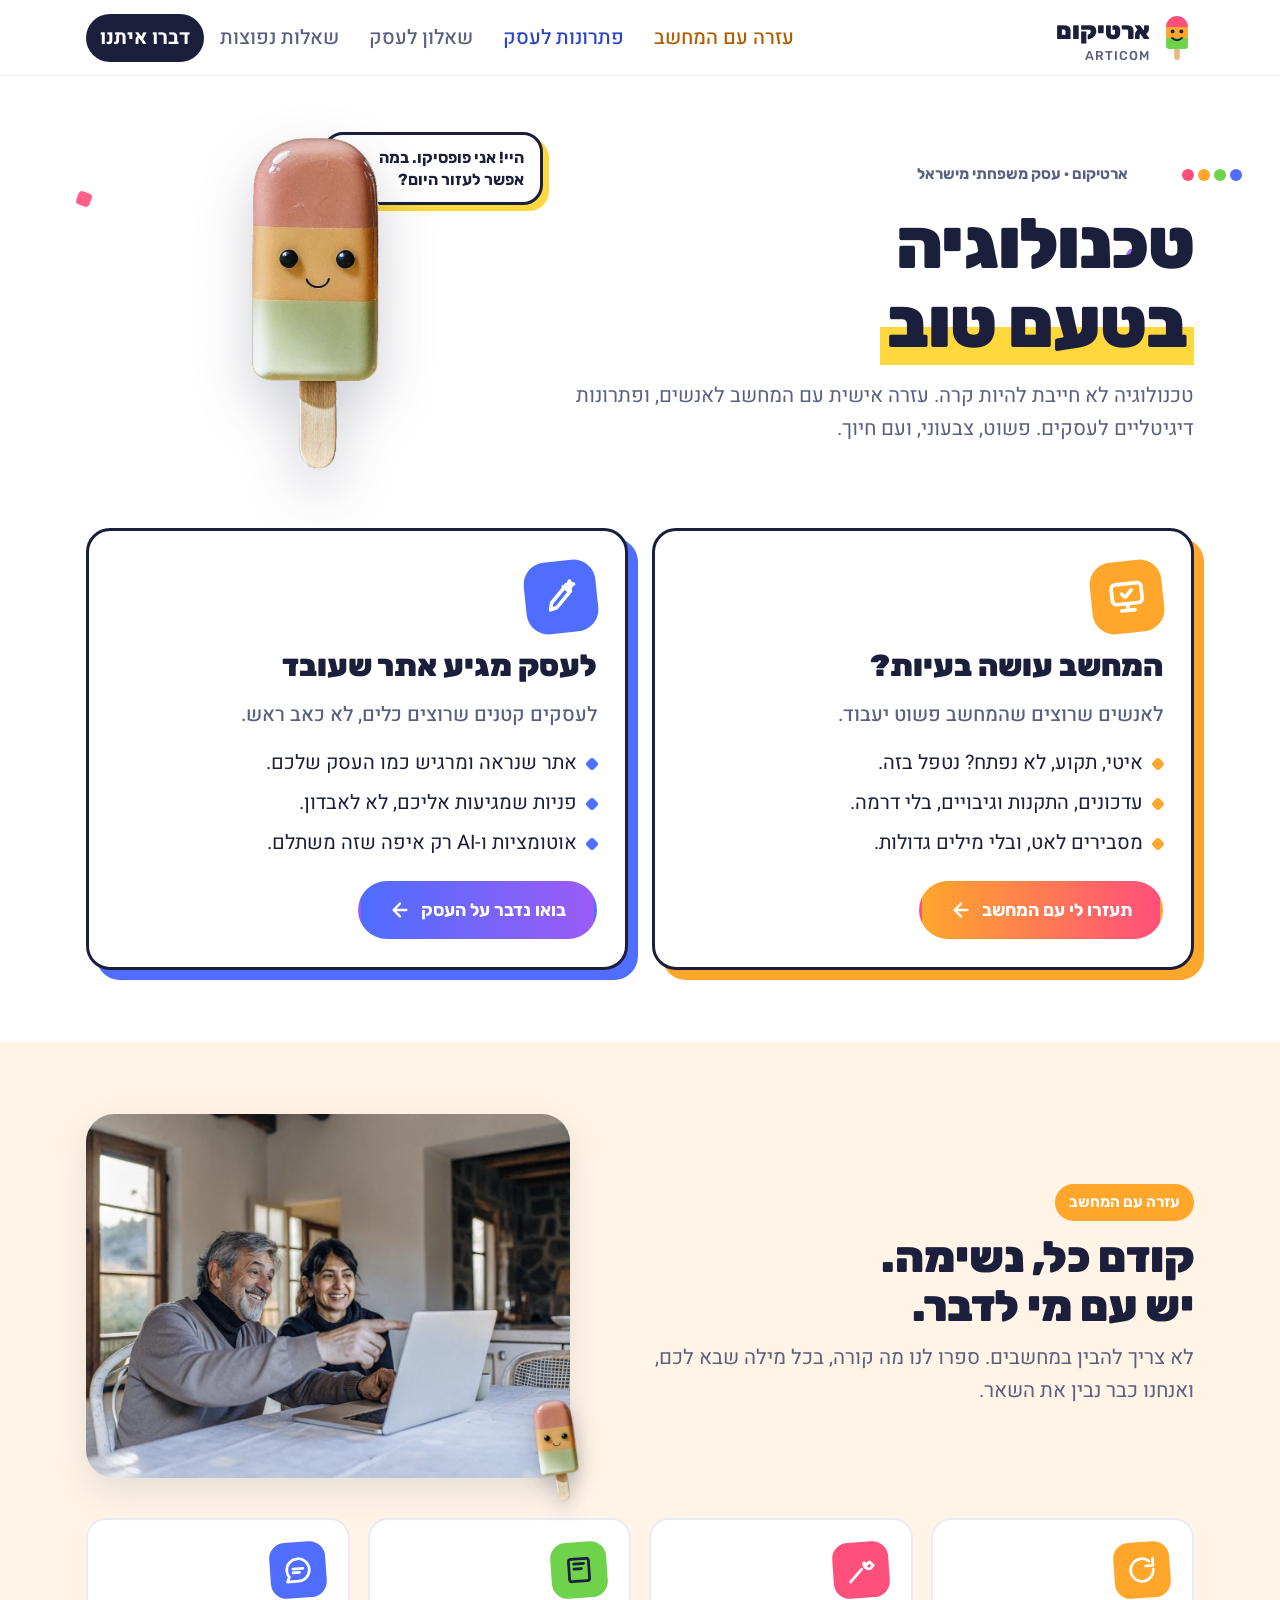
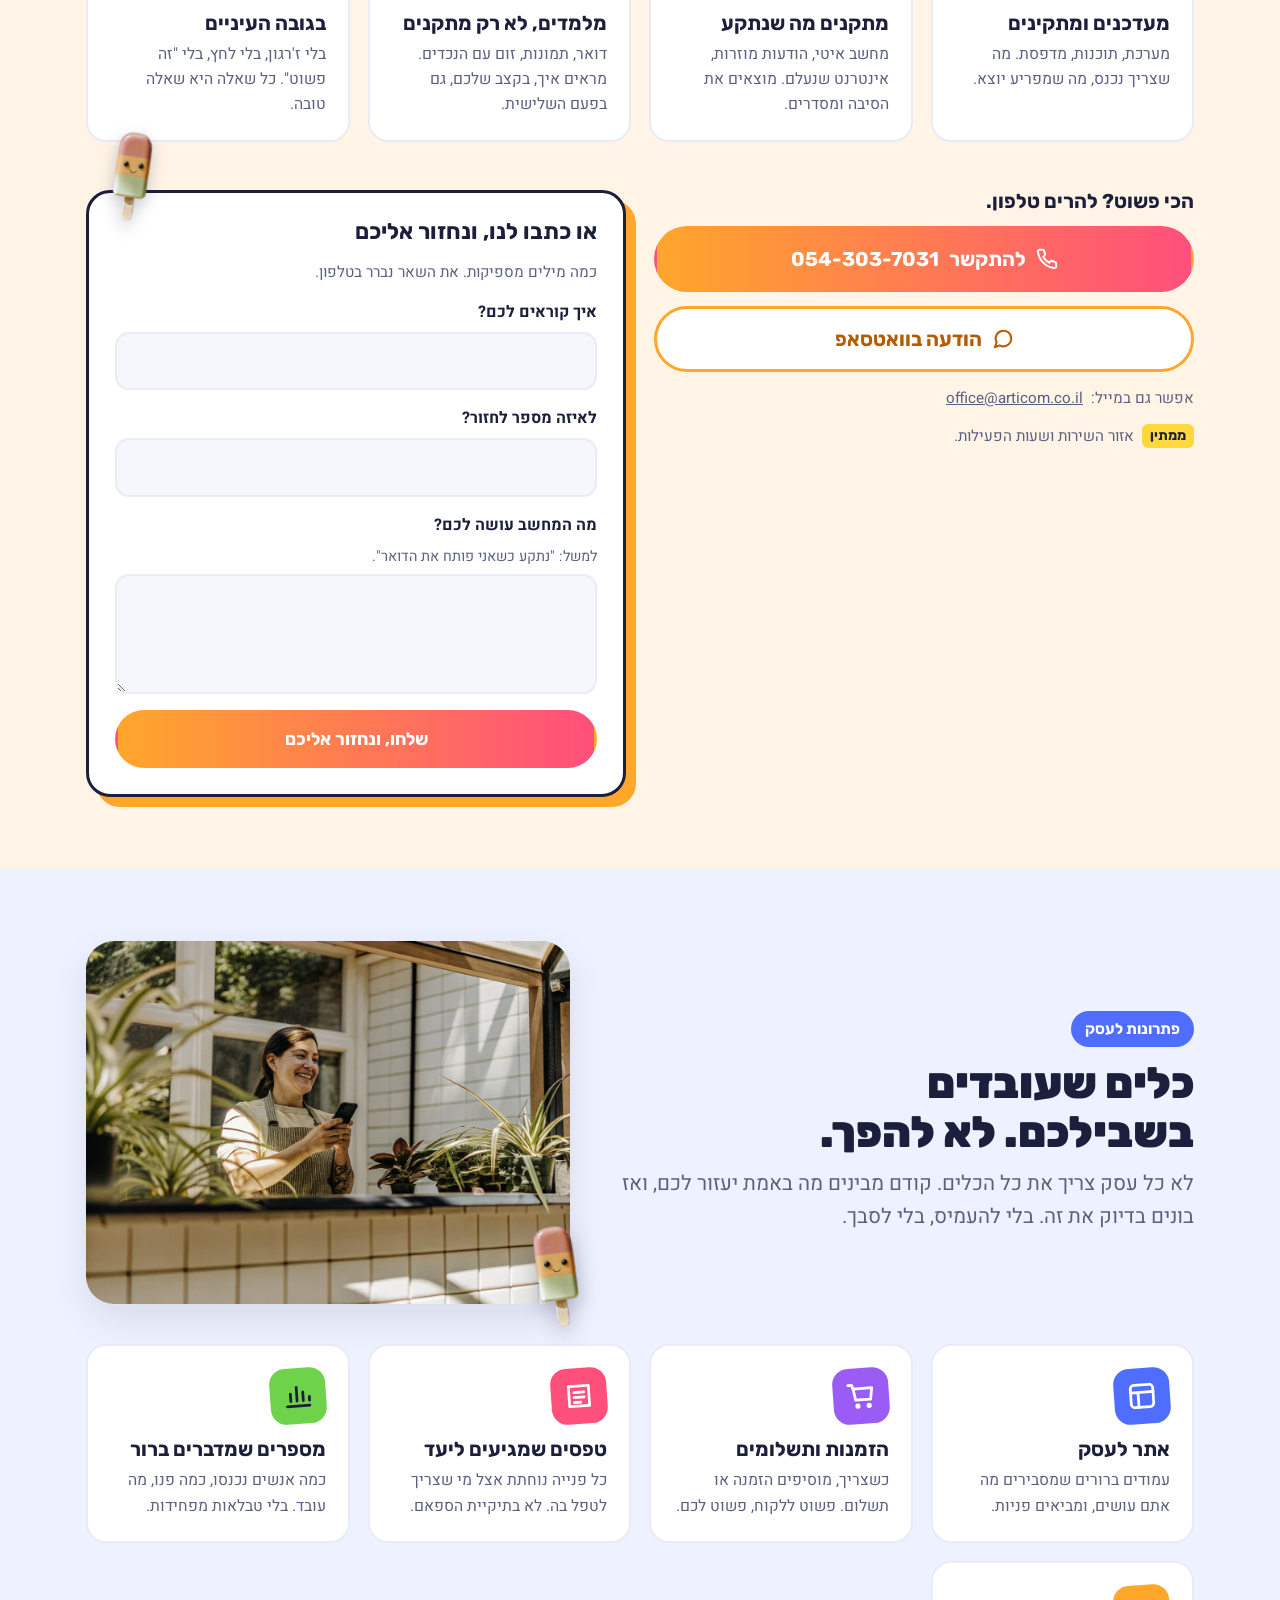
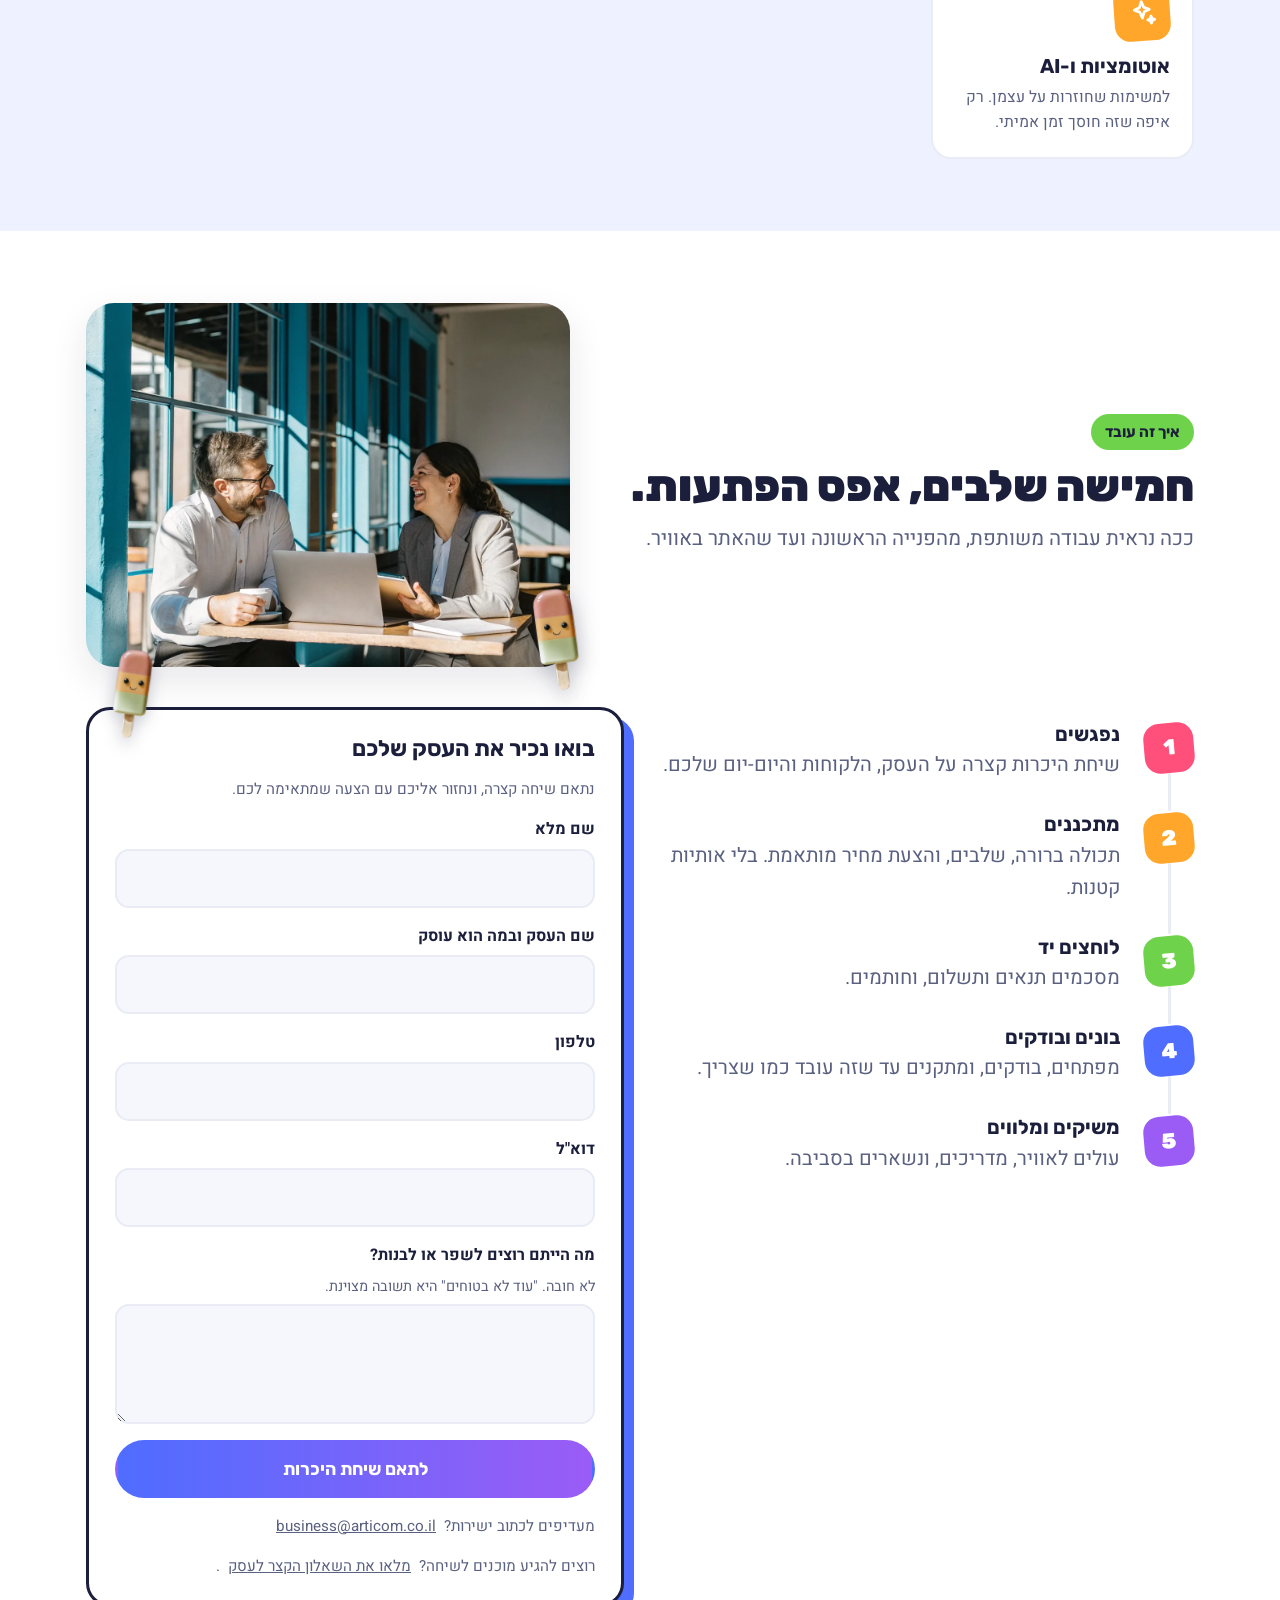
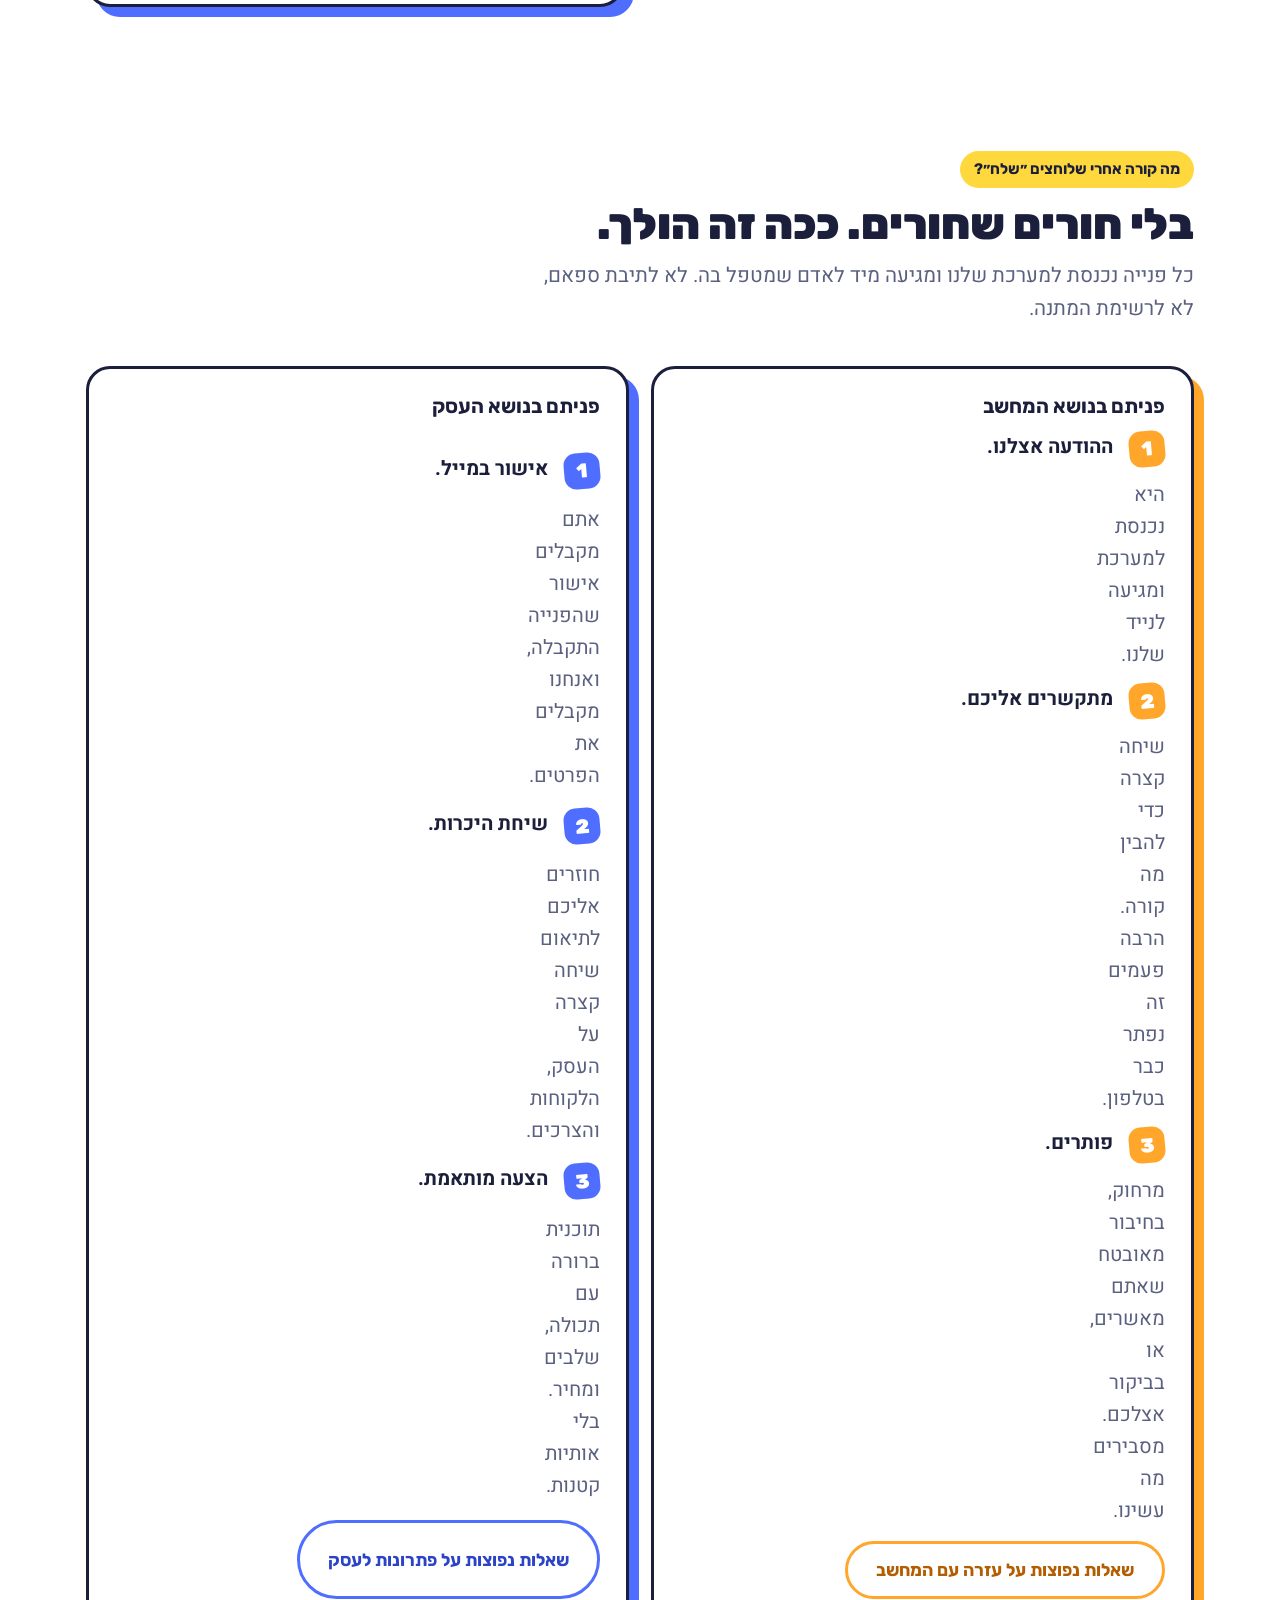
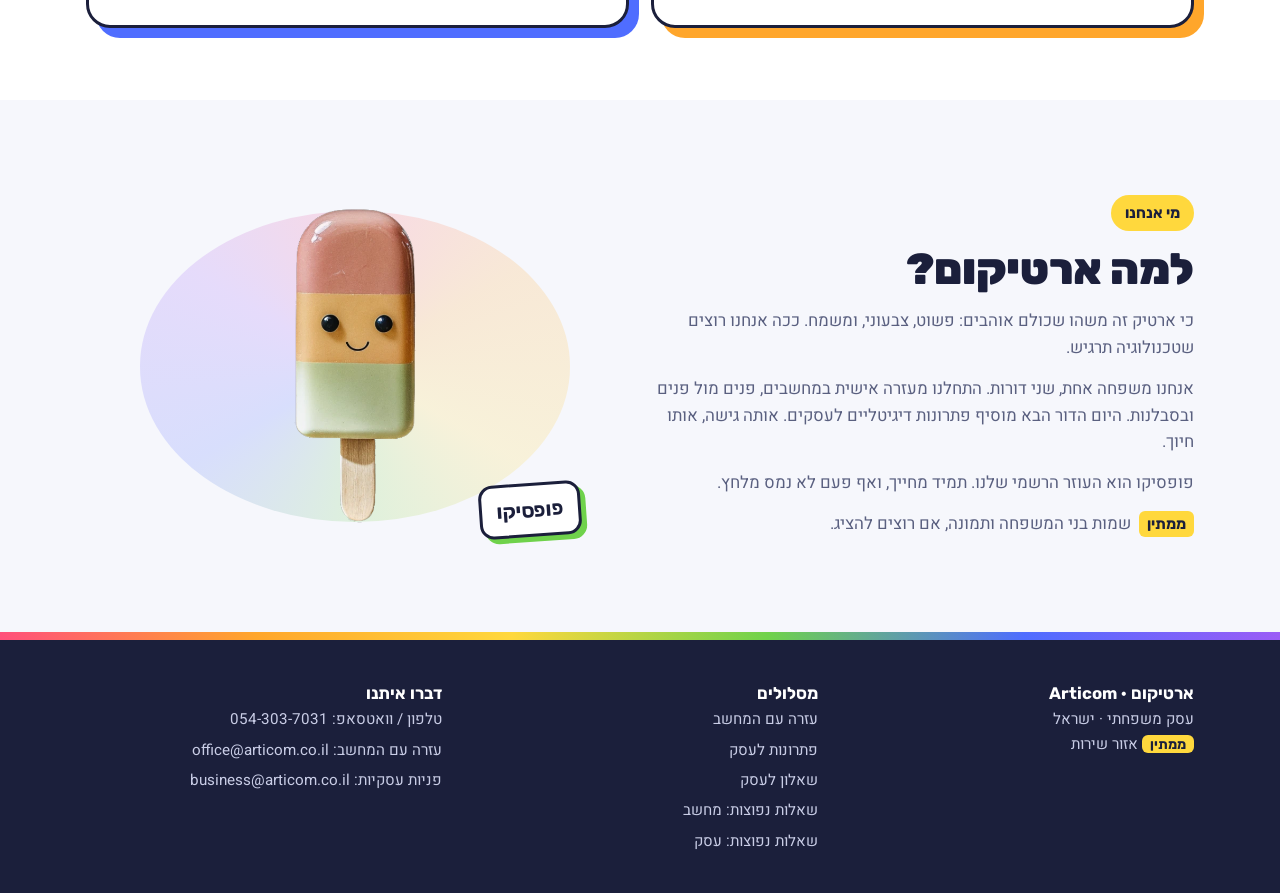
==== commit 2444e811: "Remove draft banner before launch Co-Authored-By: Claude Fable 5.1 <noreply@anthropic.com>" ====
--- a/index.html
+++ b/index.html
@@ -29,7 +29,6 @@
   </defs>
 </svg>
 
-<div class="draft"><div class="wrap"><b>טיוטה</b><span>עיצוב לבדיקה. פרטי הקשר והטפסים עדיין לא מחוברים.</span></div></div>
 
 <header class="site">
   <div class="wrap">
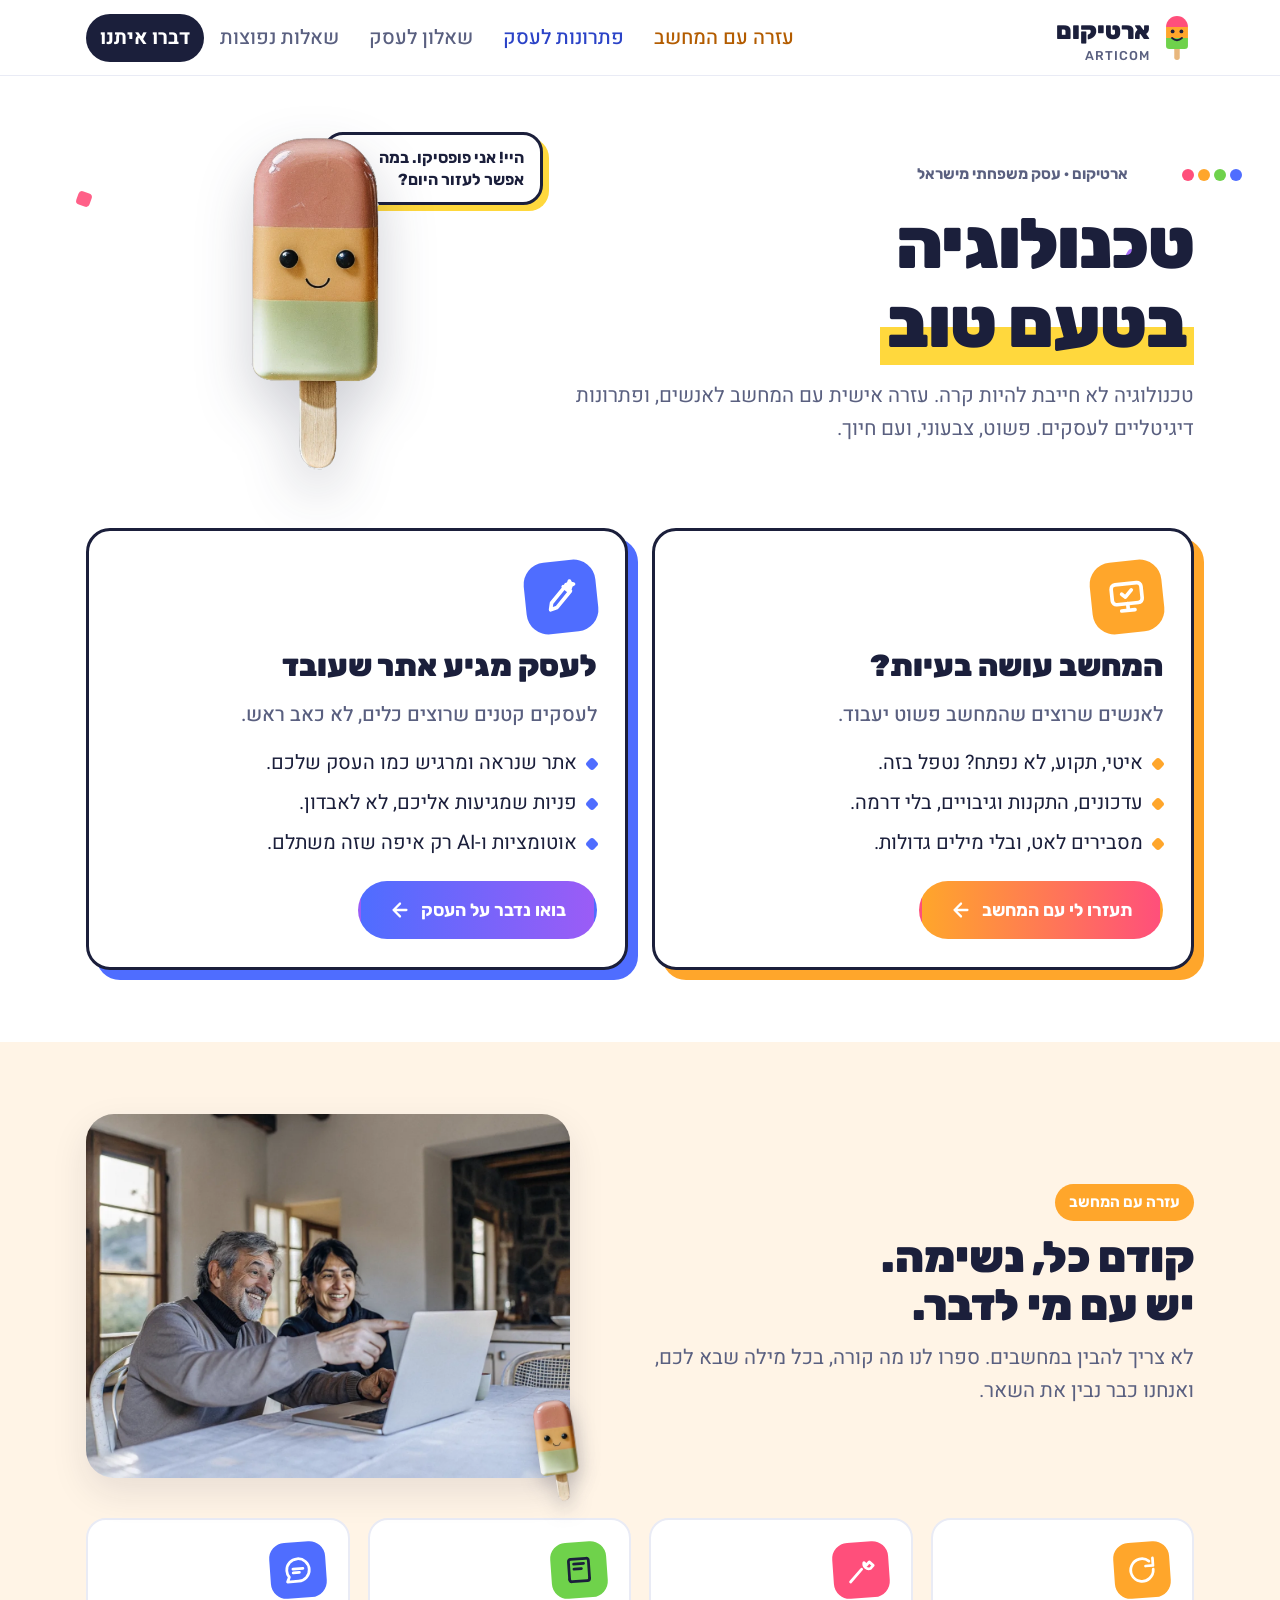
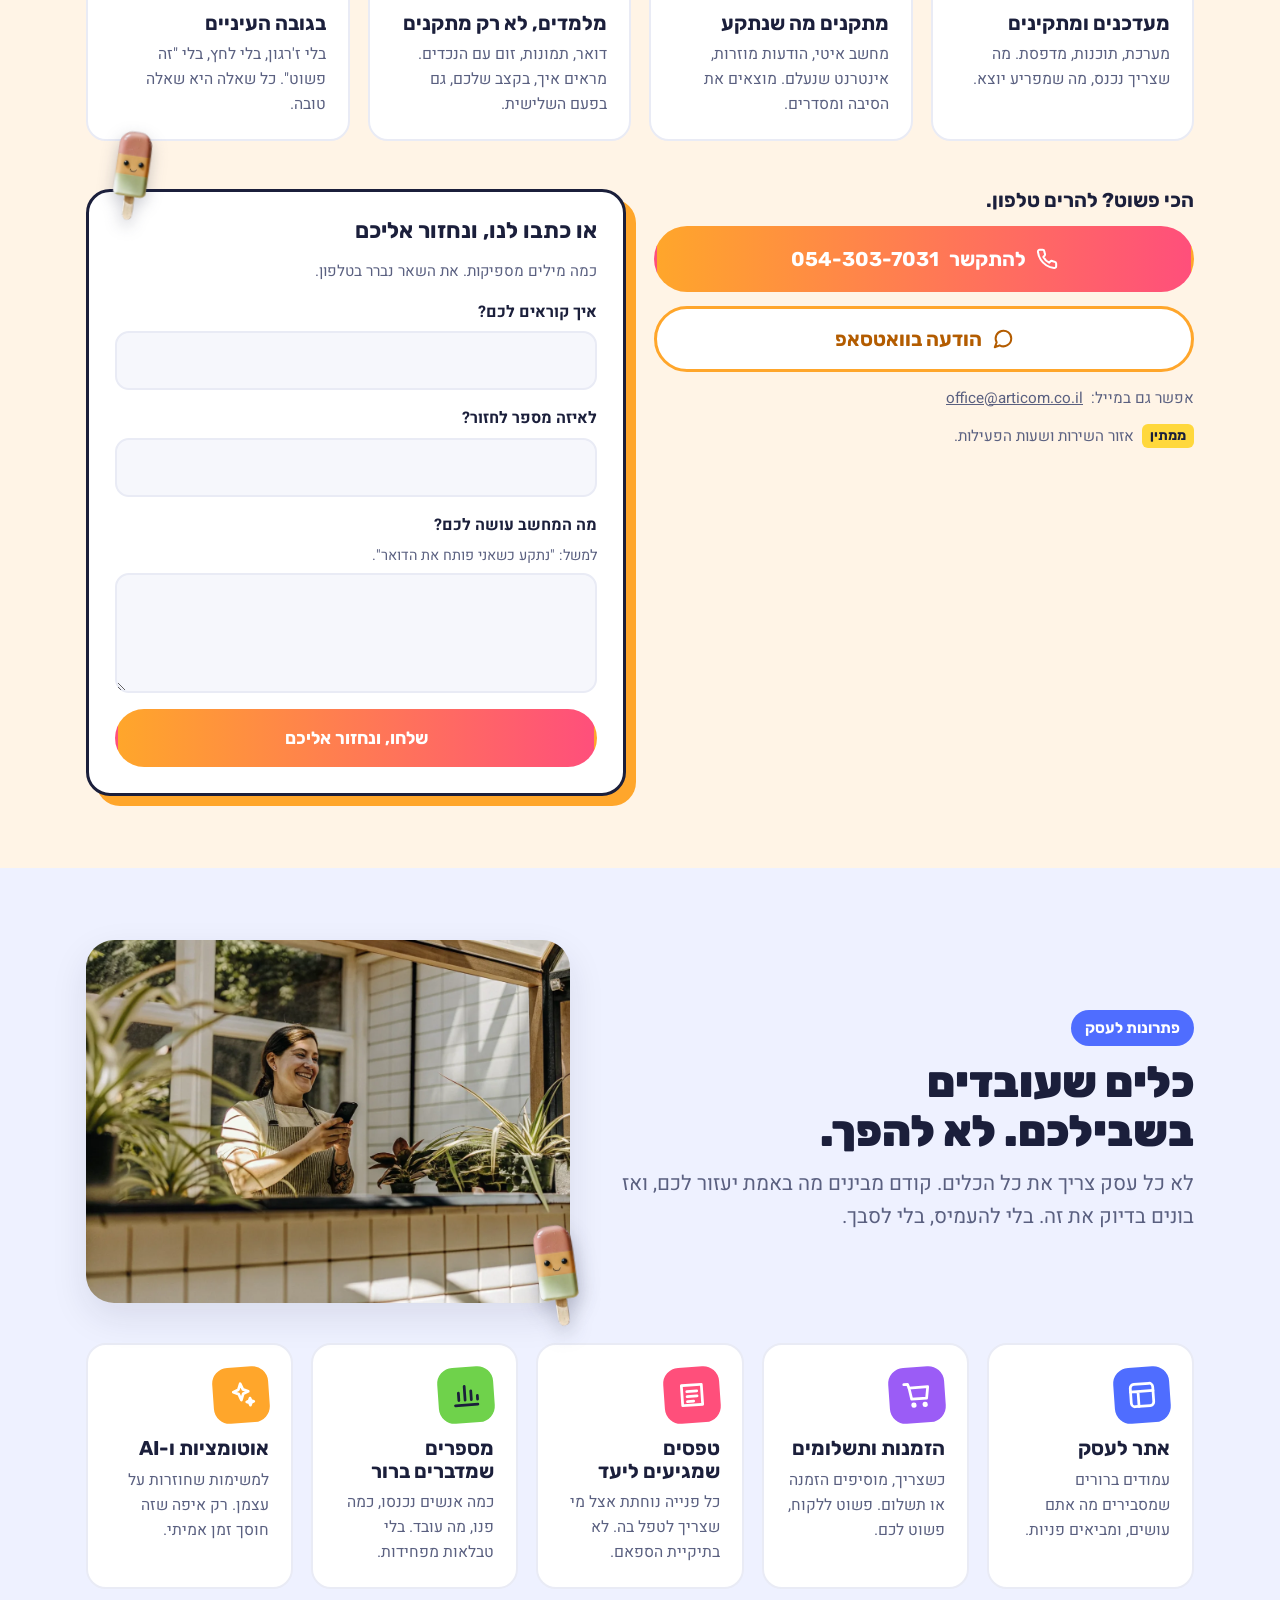
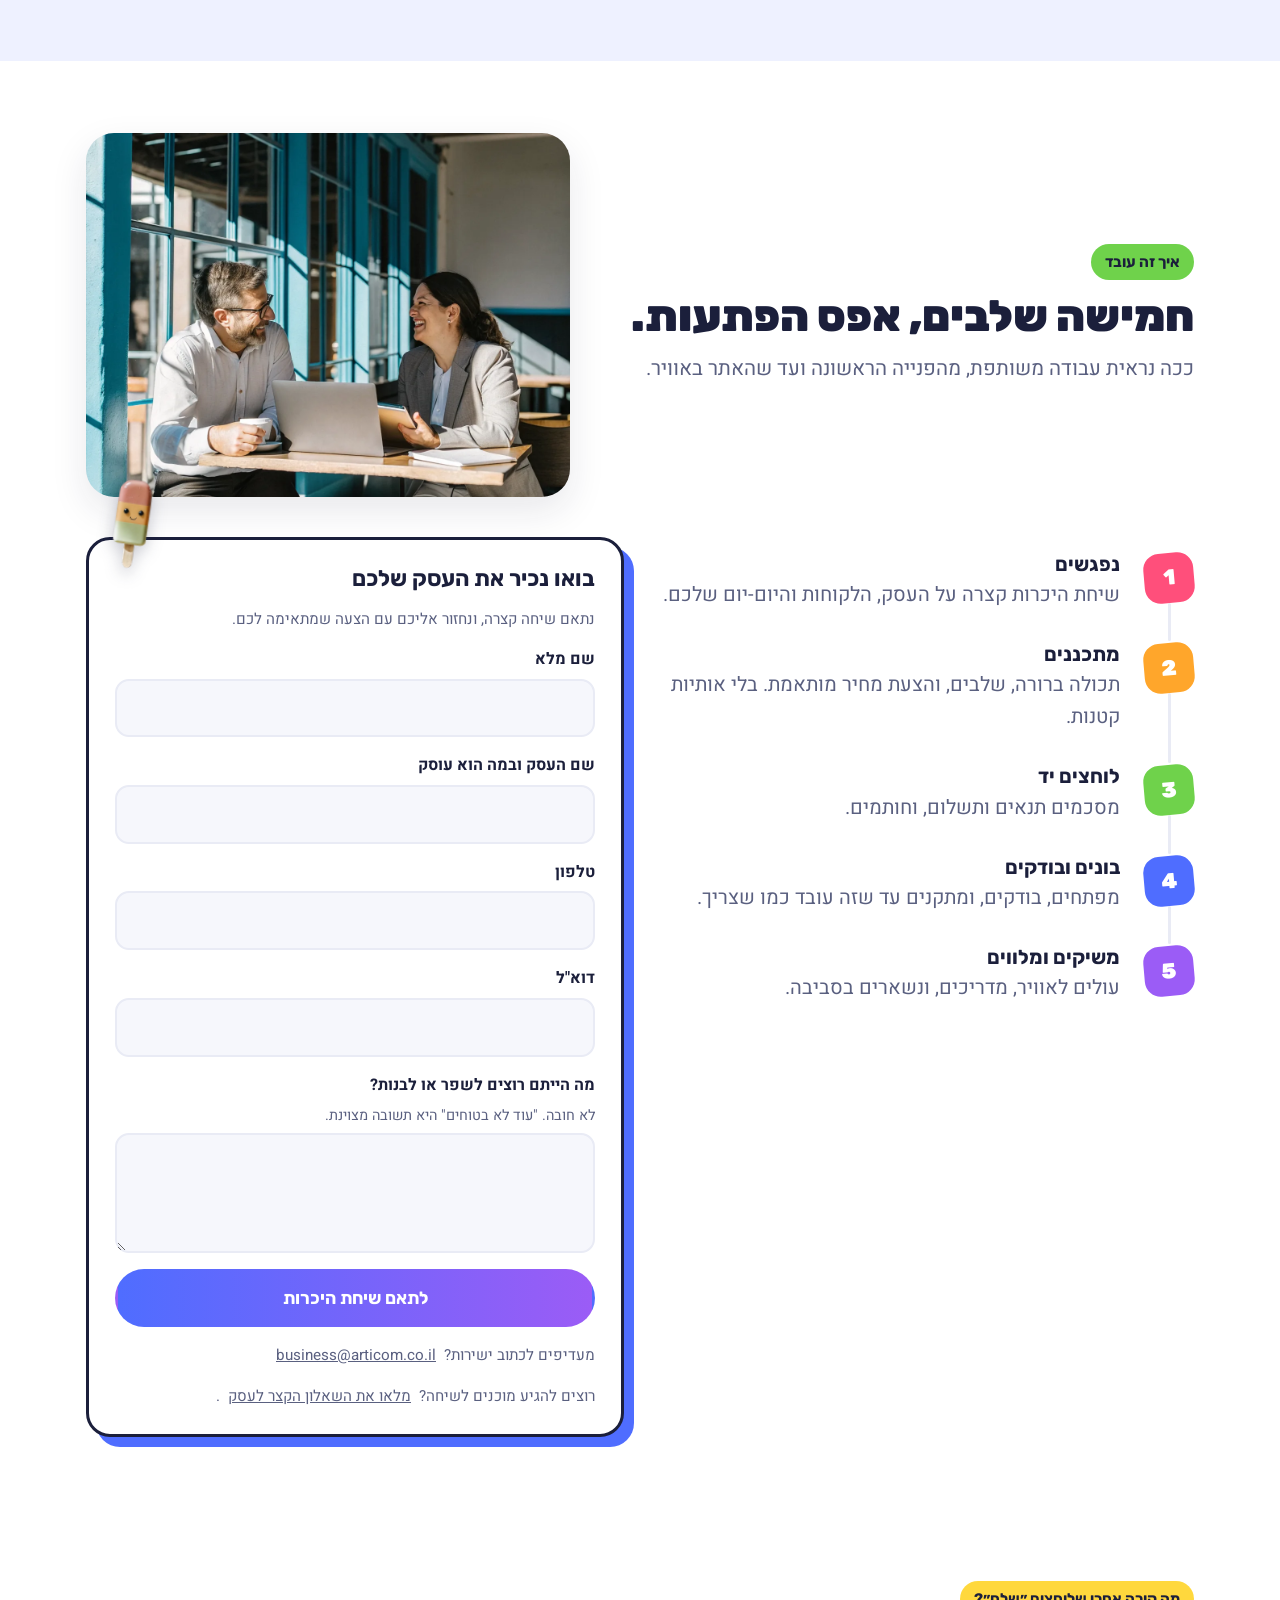
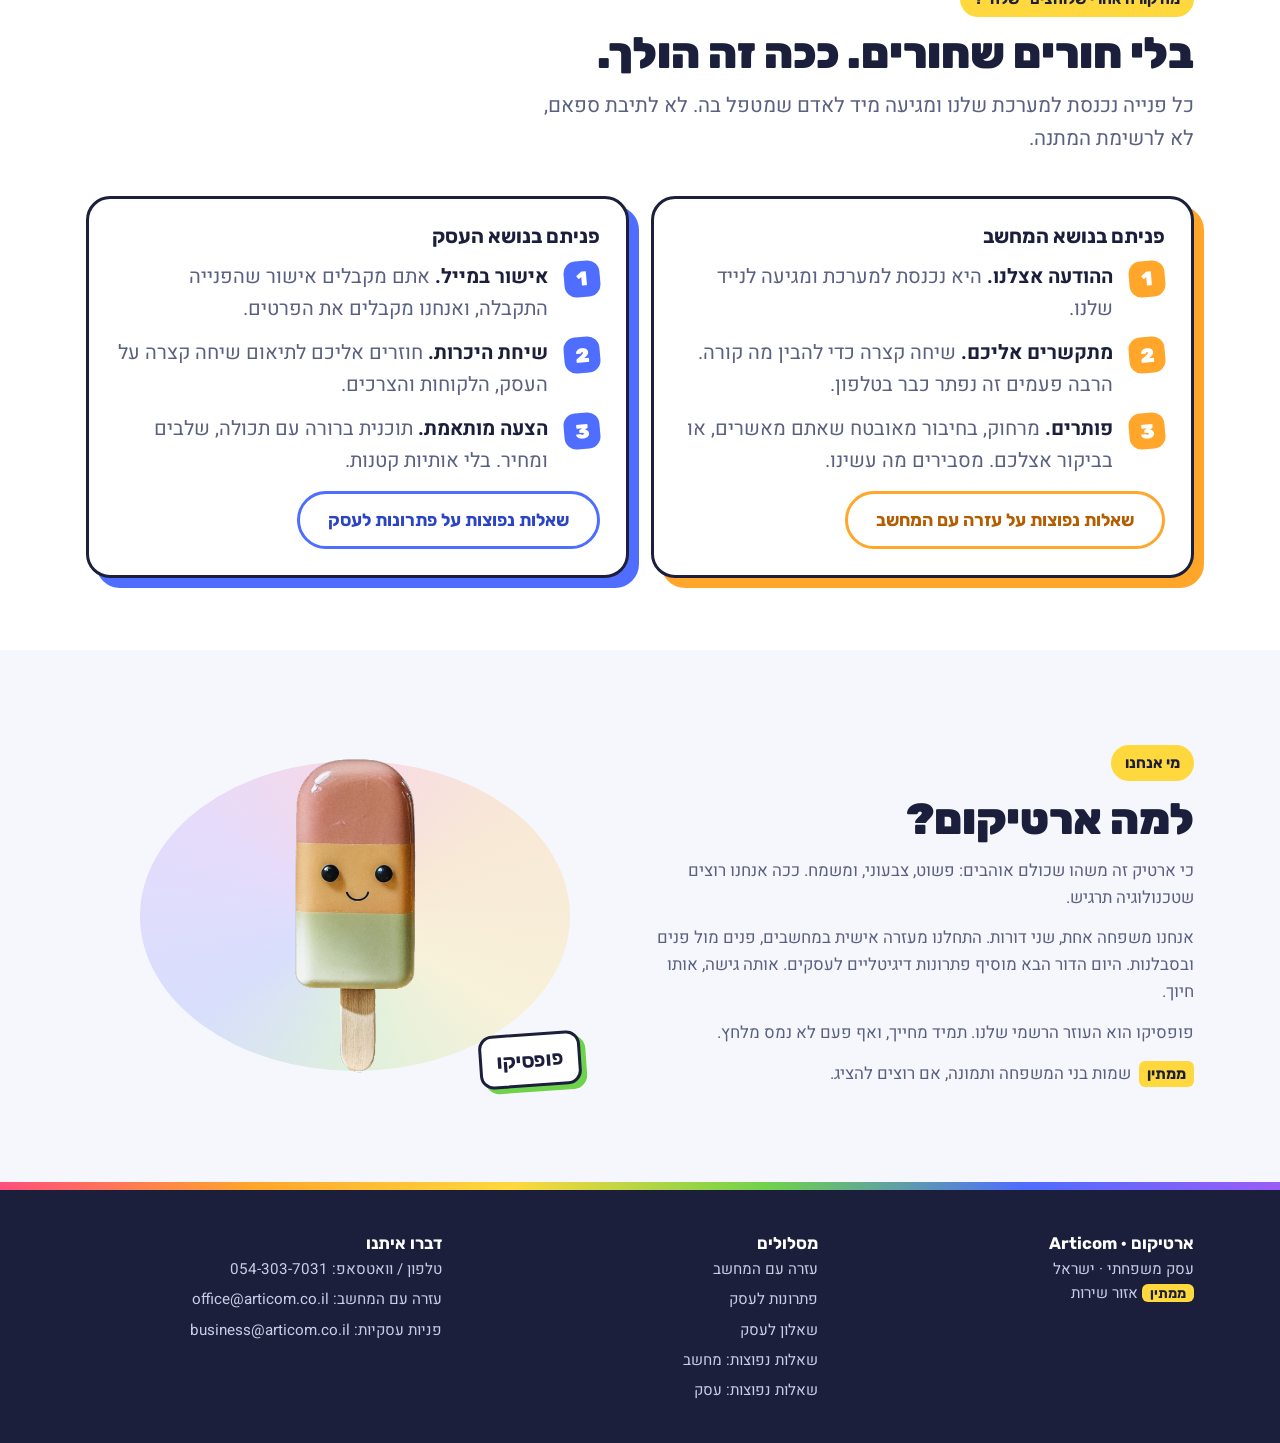
==== commit e2a9559a: "Fix after-send steps, business card grid and photo placeholders Mirror of private RTCOM commit 5756f" ====
--- a/index.html
+++ b/index.html
@@ -206,18 +206,18 @@
       <article class="flow help">
         <h3>פניתם בנושא המחשב</h3>
         <ol>
-          <li><b>ההודעה אצלנו.</b> היא נכנסת למערכת ומגיעה לנייד שלנו.</li>
-          <li><b>מתקשרים אליכם.</b> שיחה קצרה כדי להבין מה קורה. הרבה פעמים זה נפתר כבר בטלפון.</li>
-          <li><b>פותרים.</b> מרחוק, בחיבור מאובטח שאתם מאשרים, או בביקור אצלכם. מסבירים מה עשינו.</li>
+          <li><div><b>ההודעה אצלנו.</b> היא נכנסת למערכת ומגיעה לנייד שלנו.</div></li>
+          <li><div><b>מתקשרים אליכם.</b> שיחה קצרה כדי להבין מה קורה. הרבה פעמים זה נפתר כבר בטלפון.</div></li>
+          <li><div><b>פותרים.</b> מרחוק, בחיבור מאובטח שאתם מאשרים, או בביקור אצלכם. מסבירים מה עשינו.</div></li>
         </ol>
         <a class="btn ghost help" href="faq-help.html">שאלות נפוצות על עזרה עם המחשב</a>
       </article>
       <article class="flow biz">
         <h3>פניתם בנושא העסק</h3>
         <ol>
-          <li><b>אישור במייל.</b> אתם מקבלים אישור שהפנייה התקבלה, ואנחנו מקבלים את הפרטים.</li>
-          <li><b>שיחת היכרות.</b> חוזרים אליכם לתיאום שיחה קצרה על העסק, הלקוחות והצרכים.</li>
-          <li><b>הצעה מותאמת.</b> תוכנית ברורה עם תכולה, שלבים ומחיר. בלי אותיות קטנות.</li>
+          <li><div><b>אישור במייל.</b> אתם מקבלים אישור שהפנייה התקבלה, ואנחנו מקבלים את הפרטים.</div></li>
+          <li><div><b>שיחת היכרות.</b> חוזרים אליכם לתיאום שיחה קצרה על העסק, הלקוחות והצרכים.</div></li>
+          <li><div><b>הצעה מותאמת.</b> תוכנית ברורה עם תכולה, שלבים ומחיר. בלי אותיות קטנות.</div></li>
         </ol>
         <a class="btn ghost biz" href="faq-business.html">שאלות נפוצות על פתרונות לעסק</a>
       </article>
@@ -255,12 +255,12 @@
   </div>
 </footer>
 
+<script src="js/submit.js"></script>
 <script>
 (function(){
   var btn=document.getElementById('menuBtn'),nav=document.getElementById('mainNav');
   if(btn){btn.addEventListener('click',function(){var o=nav.classList.toggle('open');btn.setAttribute('aria-expanded',o?'true':'false')});
     nav.addEventListener('click',function(e){if(e.target.tagName==='A'){nav.classList.remove('open');btn.setAttribute('aria-expanded','false')}})}
-  var ENDPOINT='/api/submit';
   function wire(id){
     var f=document.getElementById(id); if(!f) return;
     f.addEventListener('submit',function(e){
@@ -274,8 +274,7 @@
       var data={journey:f.getAttribute('data-journey')};
       new FormData(f).forEach(function(v,k){data[k]=v});
       f.classList.remove('failed'); f.classList.add('busy');
-      fetch(ENDPOINT,{method:'POST',headers:{'content-type':'application/json'},body:JSON.stringify(data)})
-        .then(function(r){return r.ok?r.json():Promise.reject(r.status)})
+      window.ArticomSubmit(data)
         .then(function(j){ if(!j||!j.ok) throw new Error('rejected'); f.classList.add('done'); f.querySelector('.sent').scrollIntoView({block:'nearest'}); })
         .catch(function(){ f.classList.add('failed'); f.querySelector('.fail').scrollIntoView({block:'nearest'}); })
         .then(function(){ f.classList.remove('busy'); });
--- a/css/site.css
+++ b/css/site.css
@@ -92,10 +92,10 @@
 .sec-head{display:grid;gap:12px;max-width:760px;margin-bottom:40px}
 .intro{display:grid;grid-template-columns:1.1fr .9fr;gap:32px;align-items:center;margin-bottom:40px}
 .intro .sec-head{margin-bottom:0}
-.scene{margin:0;min-width:0;position:relative;max-width:560px;margin-inline:auto}
-.scene img:first-child{display:block;width:100%;height:auto;border-radius:28px;background:var(--soft);box-shadow:var(--shadow);object-fit:cover}
+.scene{margin:0;min-width:0;position:relative;width:100%;max-width:560px;margin-inline:auto;aspect-ratio:4/3}
+.scene img:first-child{display:block;width:100%;height:100%;border-radius:28px;background:var(--soft);box-shadow:var(--shadow);object-fit:cover}
 .scene .badge{position:absolute;bottom:-28px;inset-inline-start:-10px;width:auto;height:clamp(110px,24%,150px);transform:rotate(-8deg);filter:drop-shadow(0 8px 10px rgba(27,31,59,.28))}
-@media (max-width:860px){.intro{grid-template-columns:1fr}.scene img{max-width:420px}}
+@media (max-width:860px){.intro{grid-template-columns:1fr}.scene{max-width:420px}}
 .tag{display:inline-flex;align-items:center;gap:8px;font-family:var(--display);font-weight:700;font-size:.95rem;padding:6px 14px;border-radius:999px;width:max-content;color:#fff}
 .tag.help{background:var(--help)} .tag.biz{background:var(--biz)} .tag.sun{background:var(--sun);color:var(--ink)} .tag.lime{background:var(--lime);color:var(--ink)}
 .grid{display:grid;gap:18px;grid-template-columns:repeat(auto-fit,minmax(230px,1fr))}
@@ -104,6 +104,7 @@
 .card .ico{width:56px;height:56px;border-radius:16px;display:grid;place-items:center;margin-bottom:6px;background:var(--c);color:#fff;transform:rotate(-4deg)}
 .card .ico svg{width:30px;height:30px}
 .card p{color:var(--muted);font-size:.98rem}
+#business .grid{grid-template-columns:repeat(auto-fit,minmax(200px,1fr))}
 .c-straw{--c:var(--straw)} .c-mango{--c:var(--mango)} .c-lime{--c:var(--lime)} .c-berry{--c:var(--berry)} .c-grape{--c:var(--grape)} .c-sun{--c:var(--sun)}
 .c-lime .ico,.c-sun .ico{color:var(--ink)}
 
@@ -143,6 +144,7 @@
 .step p{color:var(--muted)}
 .two{display:grid;gap:32px;grid-template-columns:1fr 1fr;align-items:start}
 @media (max-width:860px){.two{grid-template-columns:1fr}}
+@media (min-width:861px){#process .scene .badge{display:none}} /* the form below carries its own mascot */
 
 /* about */
 .about{display:grid;gap:32px;grid-template-columns:1fr 1fr;align-items:center}
@@ -169,6 +171,7 @@
 .flow.help{--fc:var(--help)} .flow.biz{--fc:var(--biz)}
 .flow ol{margin:0;padding:0;list-style:none;display:grid;gap:12px;counter-reset:fl}
 .flow li{display:grid;grid-template-columns:40px 1fr;gap:12px;align-items:start;color:var(--muted)}
+.flow li>div{min-width:0}
 .flow li b{color:var(--ink)}
 .flow li::before{counter-increment:fl;content:counter(fl);width:36px;height:36px;border-radius:12px;background:var(--fc);color:#fff;font-family:var(--display);font-weight:900;display:grid;place-items:center;transform:rotate(-5deg)}
 .flow .btn{justify-self:start}
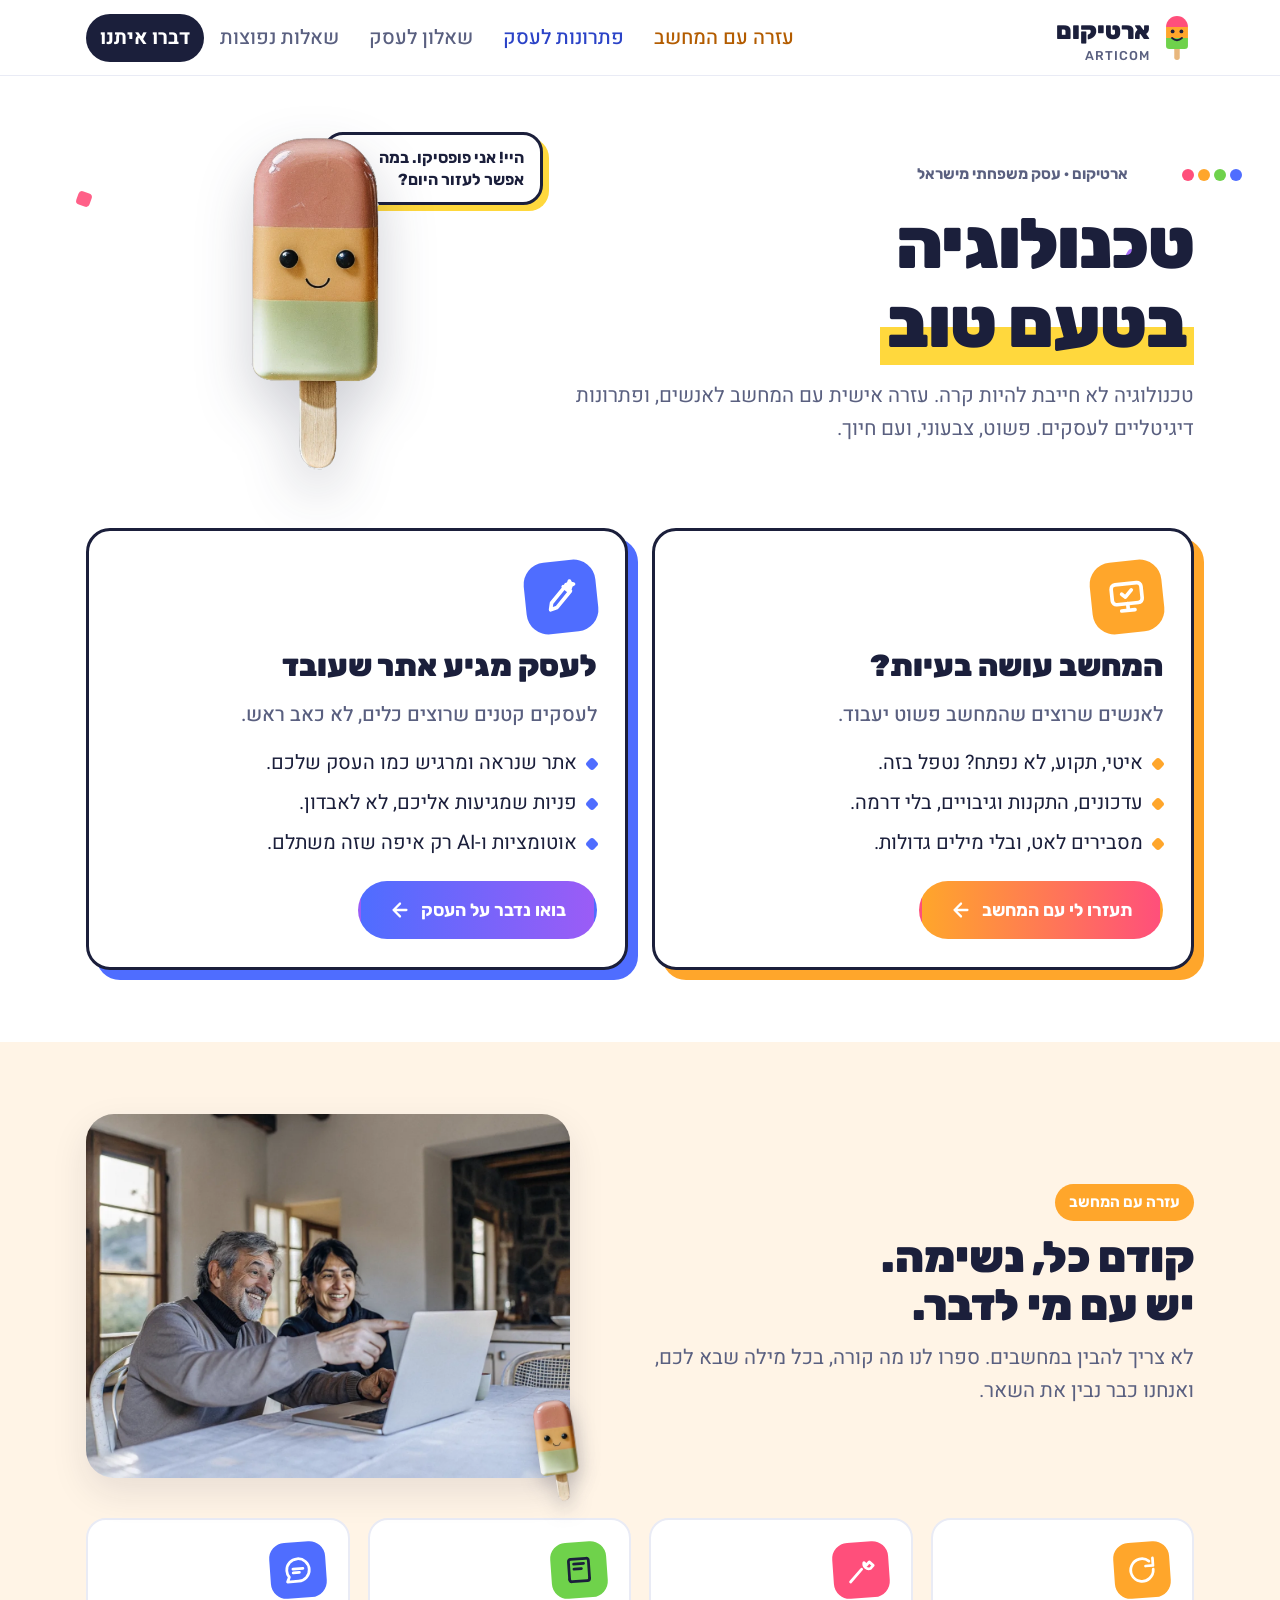
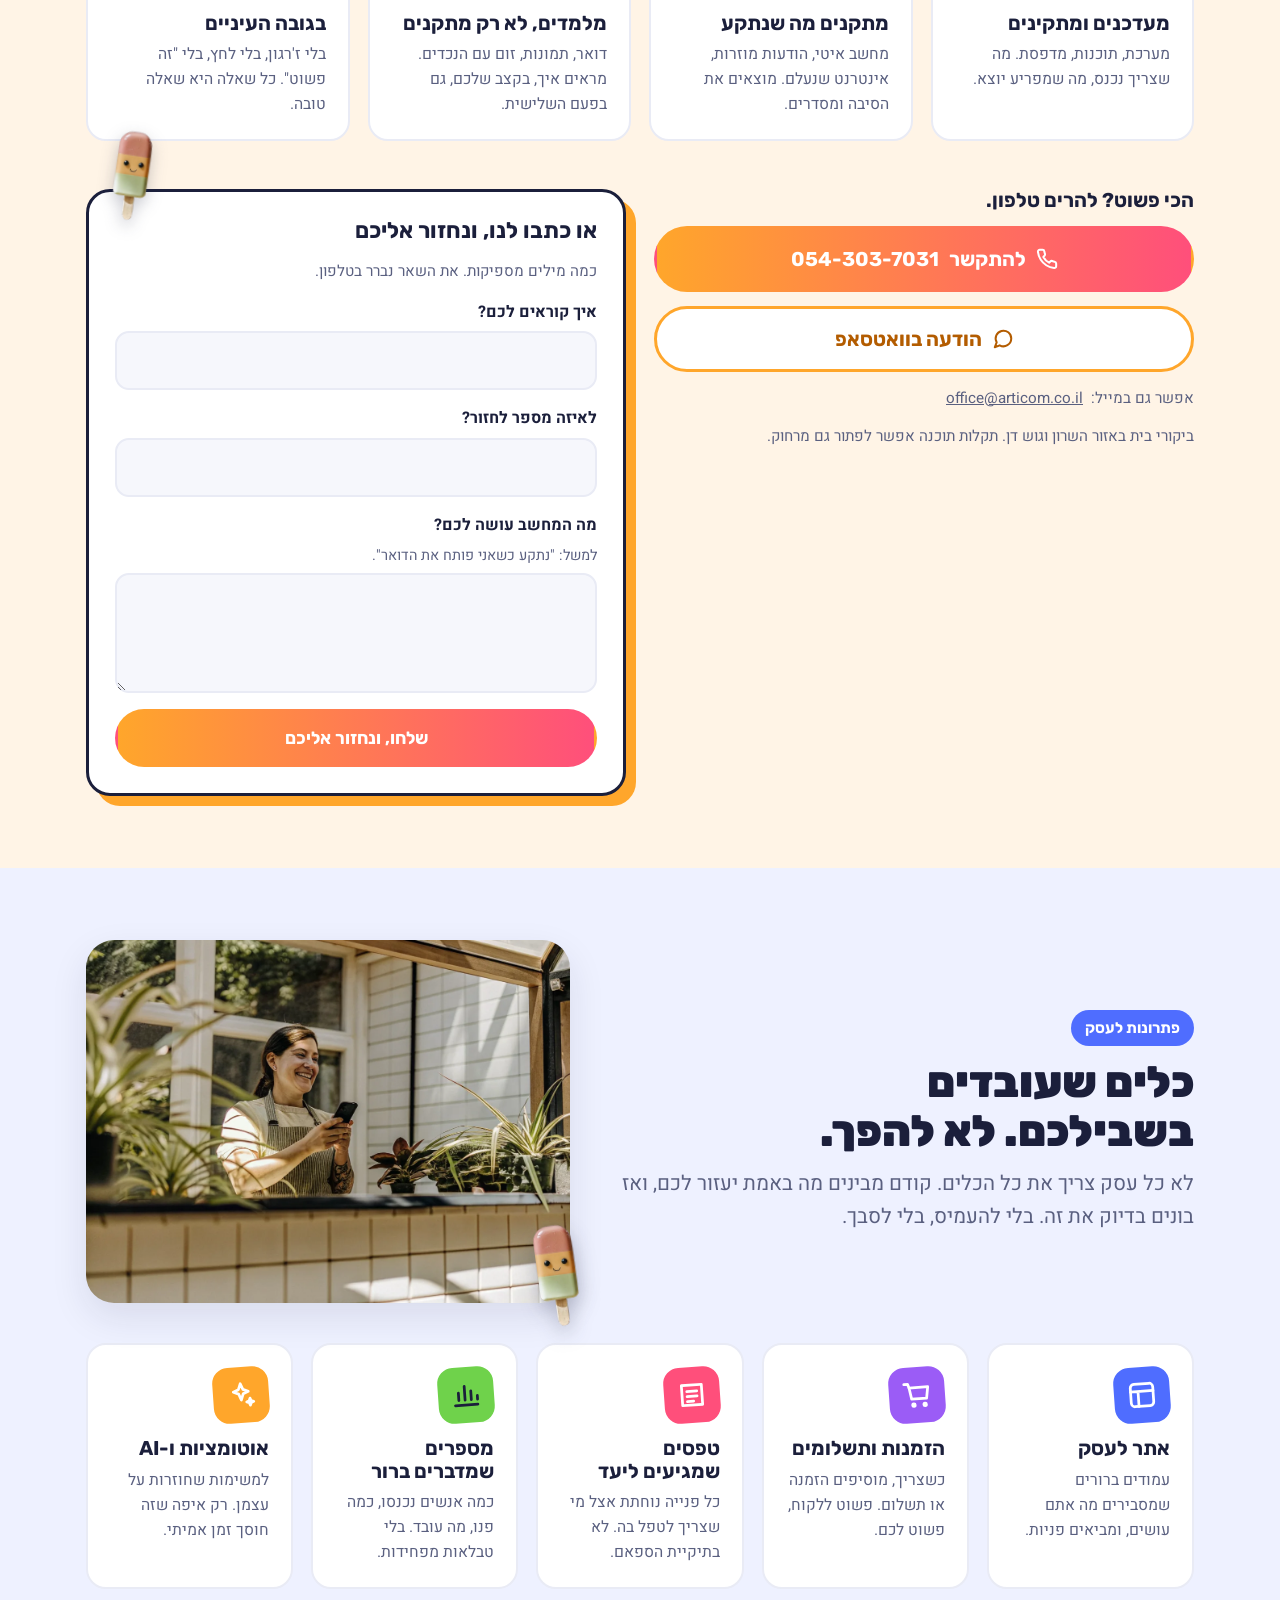
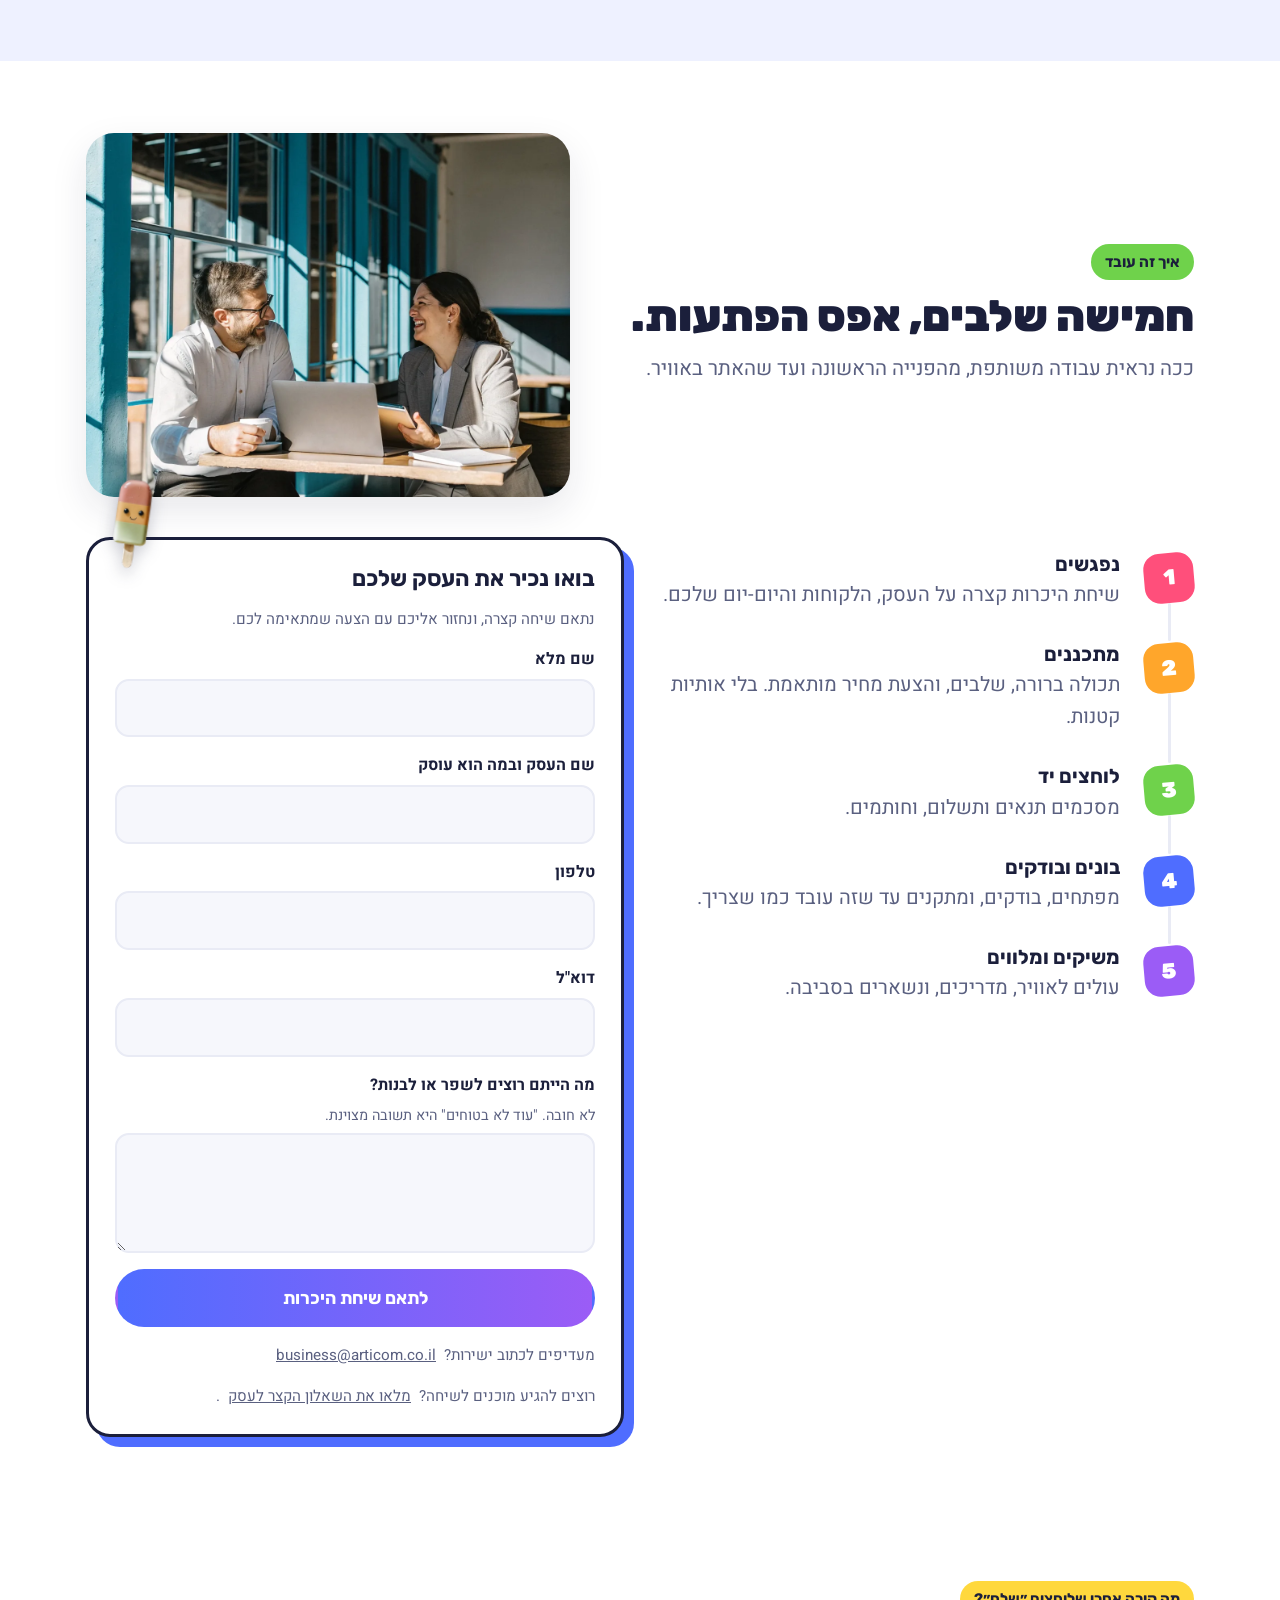
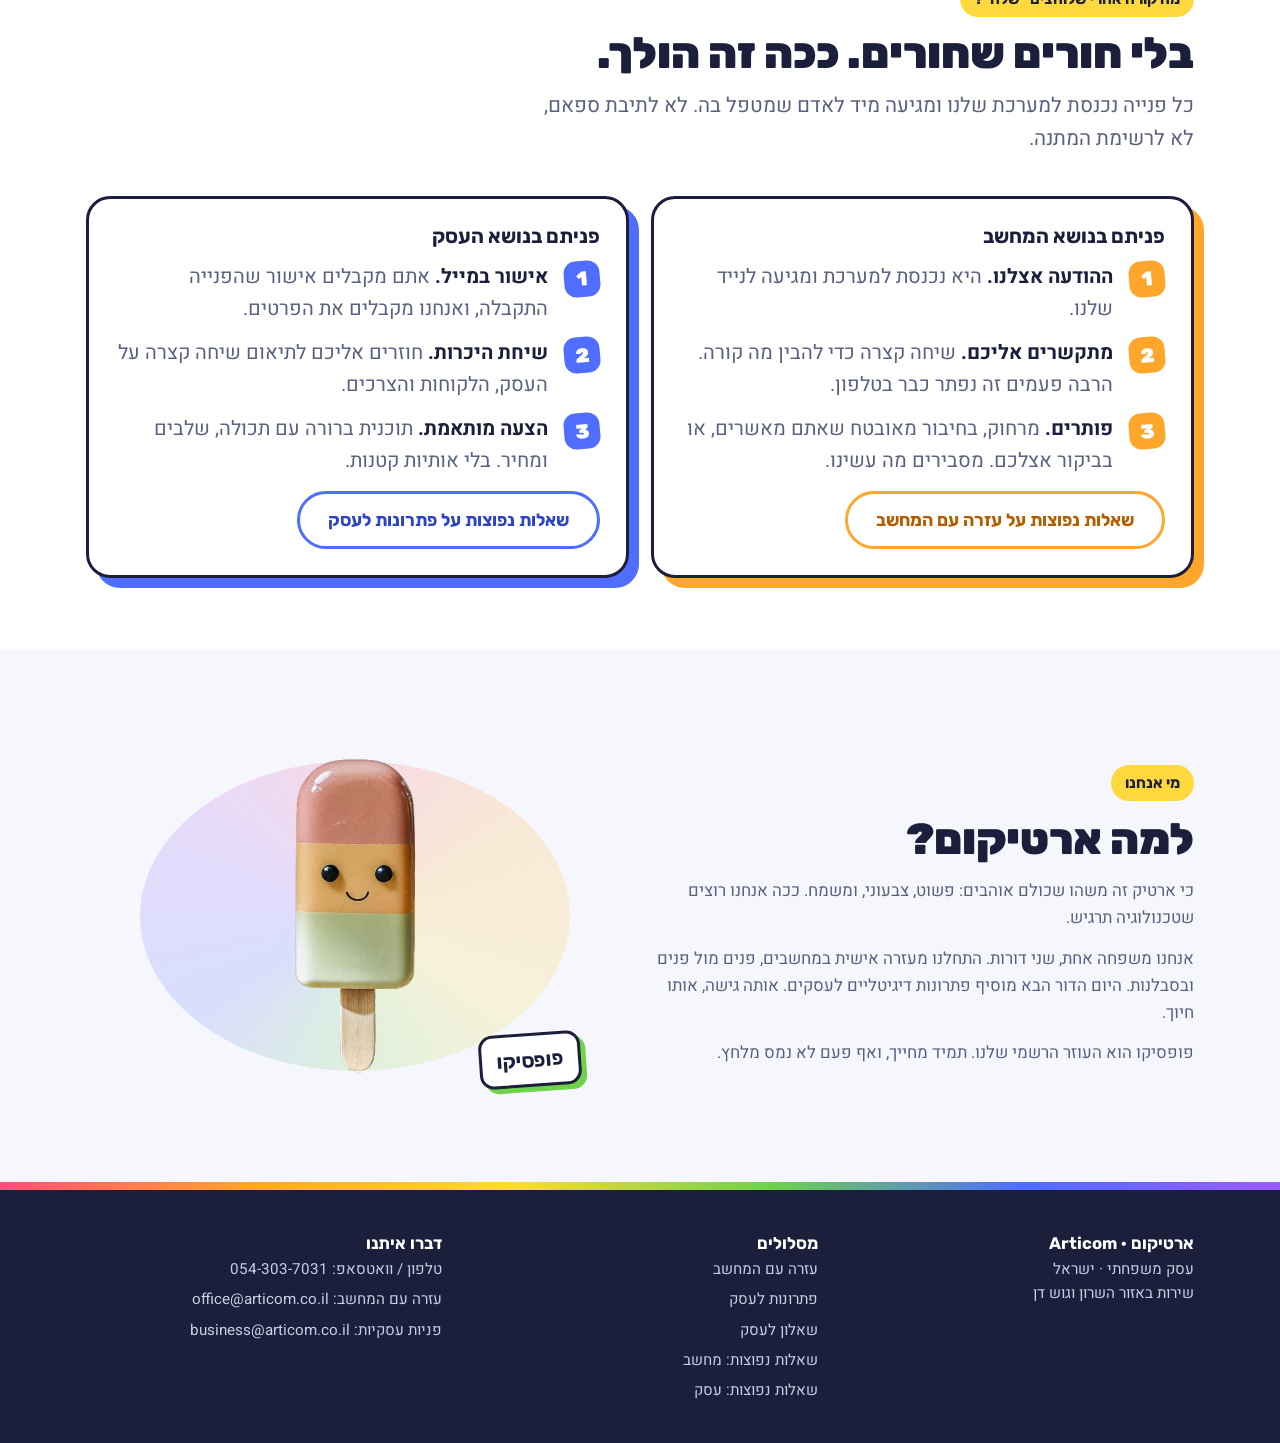
==== commit 6ce6bf5b: "Replace pending placeholders with the Sharon and Gush Dan service area Mirror of private RTCOM commi" ====
--- a/index.html
+++ b/index.html
@@ -118,7 +118,7 @@
         <a class="btn help" href="tel:+972543037031" id="callBtn"><svg viewBox="0 0 24 24" fill="none" stroke="currentColor" stroke-width="2.2" stroke-linecap="round" stroke-linejoin="round" aria-hidden="true"><path d="M22 16.9v3a2 2 0 0 1-2.2 2 19.8 19.8 0 0 1-8.6-3.1 19.5 19.5 0 0 1-6-6A19.8 19.8 0 0 1 2.1 4.2 2 2 0 0 1 4.1 2h3a2 2 0 0 1 2 1.7c.1.9.4 1.8.7 2.6a2 2 0 0 1-.5 2.1L8 9.7a16 16 0 0 0 6.3 6.3l1.3-1.3a2 2 0 0 1 2.1-.5c.8.3 1.7.6 2.6.7a2 2 0 0 1 1.7 2z"/></svg>להתקשר <span dir="ltr">054-303-7031</span></a>
         <a class="btn ghost help" href="https://wa.me/972543037031?text=%D7%A9%D7%9C%D7%95%D7%9D%2C%20%D7%90%D7%A9%D7%9E%D7%97%20%D7%9C%D7%A2%D7%96%D7%A8%D7%94%20%D7%A2%D7%9D%20%D7%94%D7%9E%D7%97%D7%A9%D7%91" id="waBtn" target="_blank" rel="noopener"><svg viewBox="0 0 24 24" fill="none" stroke="currentColor" stroke-width="2.2" stroke-linecap="round" stroke-linejoin="round" aria-hidden="true"><path d="M21 11.5a8.5 8.5 0 0 1-12.6 7.4L3 21l2.1-5.4A8.5 8.5 0 1 1 21 11.5z"/></svg>הודעה בוואטסאפ</a>
         <p class="note">אפשר גם במייל: <a href="mailto:office@articom.co.il" dir="ltr">office@articom.co.il</a></p>
-        <p class="note"><span class="ph">ממתין</span> אזור השירות ושעות הפעילות.</p>
+        <p class="note">ביקורי בית באזור השרון וגוש דן. תקלות תוכנה אפשר לפתור גם מרחוק.</p>
       </div>
       <form class="f help" id="helpForm" data-journey="help" novalidate>
         <img class="peek" src="img/popsico-sm.png" width="95" height="220" alt="" aria-hidden="true">
@@ -234,7 +234,6 @@
         <p>כי ארטיק זה משהו שכולם אוהבים: פשוט, צבעוני, ומשמח. ככה אנחנו רוצים שטכנולוגיה תרגיש.</p>
         <p>אנחנו משפחה אחת, שני דורות. התחלנו מעזרה אישית במחשבים, פנים מול פנים ובסבלנות. היום הדור הבא מוסיף פתרונות דיגיטליים לעסקים. אותה גישה, אותו חיוך.</p>
         <p>פופסיקו הוא העוזר הרשמי שלנו. תמיד מחייך, ואף פעם לא נמס מלחץ.</p>
-        <p class="note"><span class="ph">ממתין</span> שמות בני המשפחה ותמונה, אם רוצים להציג.</p>
       </div>
       <div class="about-art" aria-hidden="true">
         <div class="ring"></div>
@@ -249,7 +248,7 @@
 <div class="stripe" aria-hidden="true"></div>
 <footer>
   <div class="wrap">
-    <div><strong>ארטיקום · Articom</strong><p>עסק משפחתי · ישראל</p><p><span class="ph">ממתין</span> אזור שירות</p></div>
+    <div><strong>ארטיקום · Articom</strong><p>עסק משפחתי · ישראל</p><p>שירות באזור השרון וגוש דן</p></div>
     <div><strong>מסלולים</strong><ul><li><a href="#help">עזרה עם המחשב</a></li><li><a href="#business">פתרונות לעסק</a></li><li><a href="questionnaire.html">שאלון לעסק</a></li><li><a href="faq-help.html">שאלות נפוצות: מחשב</a></li><li><a href="faq-business.html">שאלות נפוצות: עסק</a></li></ul></div>
     <div><strong>דברו איתנו</strong><ul><li>טלפון / וואטסאפ: <a href="tel:+972543037031" dir="ltr">054-303-7031</a></li><li>עזרה עם המחשב: <a href="mailto:office@articom.co.il" dir="ltr">office@articom.co.il</a></li><li>פניות עסקיות: <a href="mailto:business@articom.co.il" dir="ltr">business@articom.co.il</a></li></ul></div>
   </div>
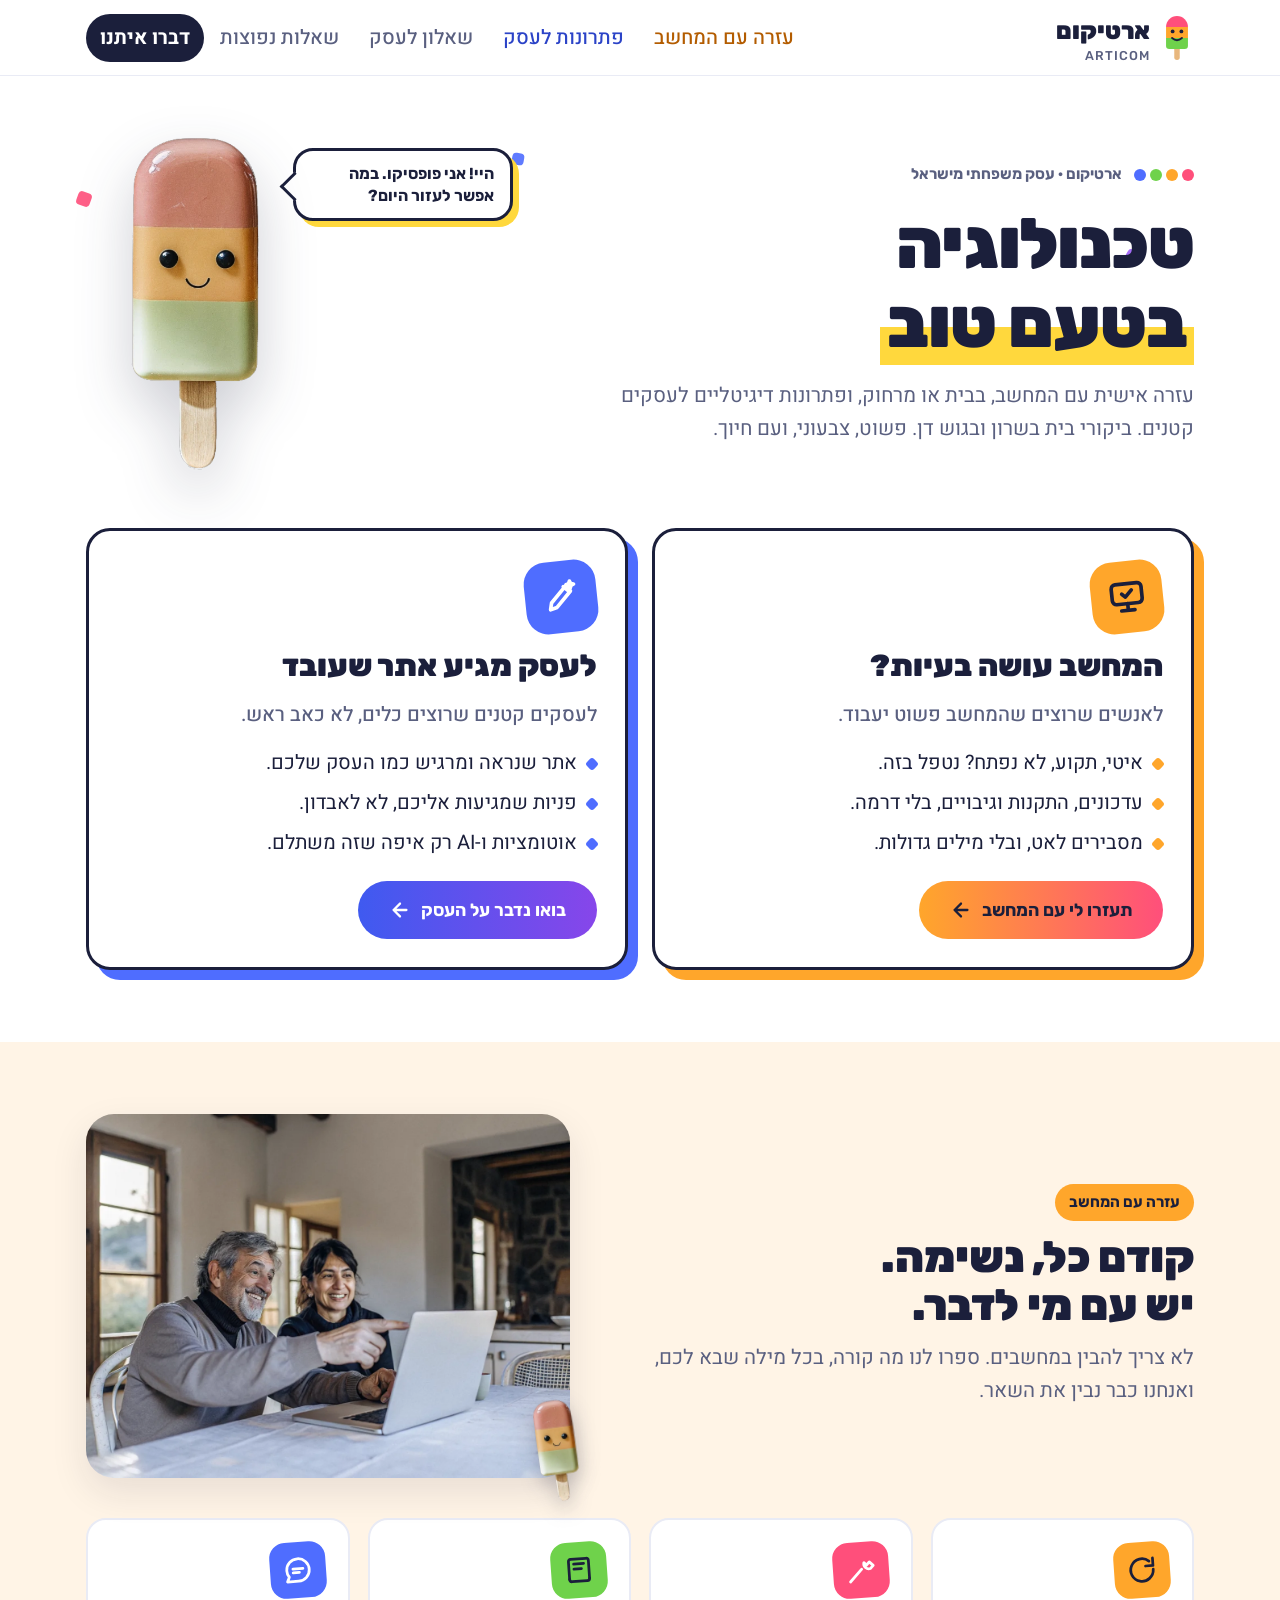
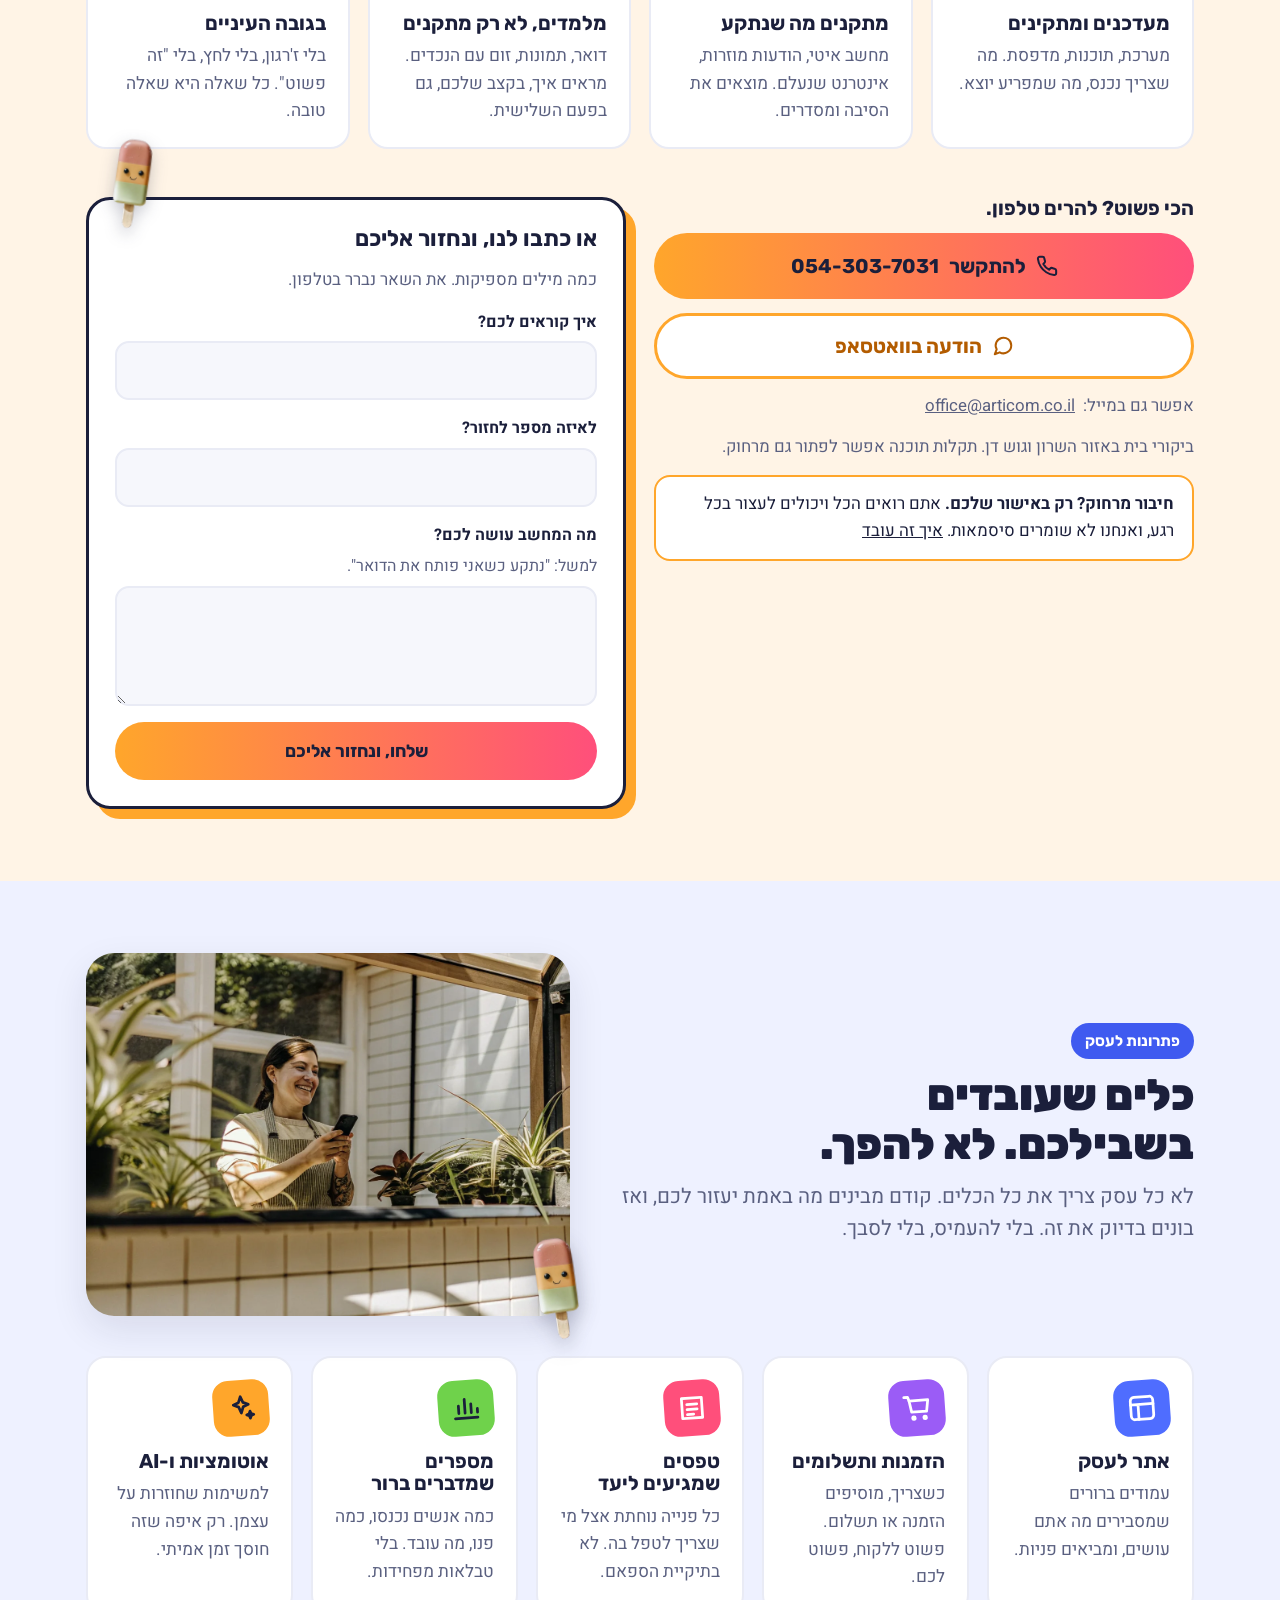
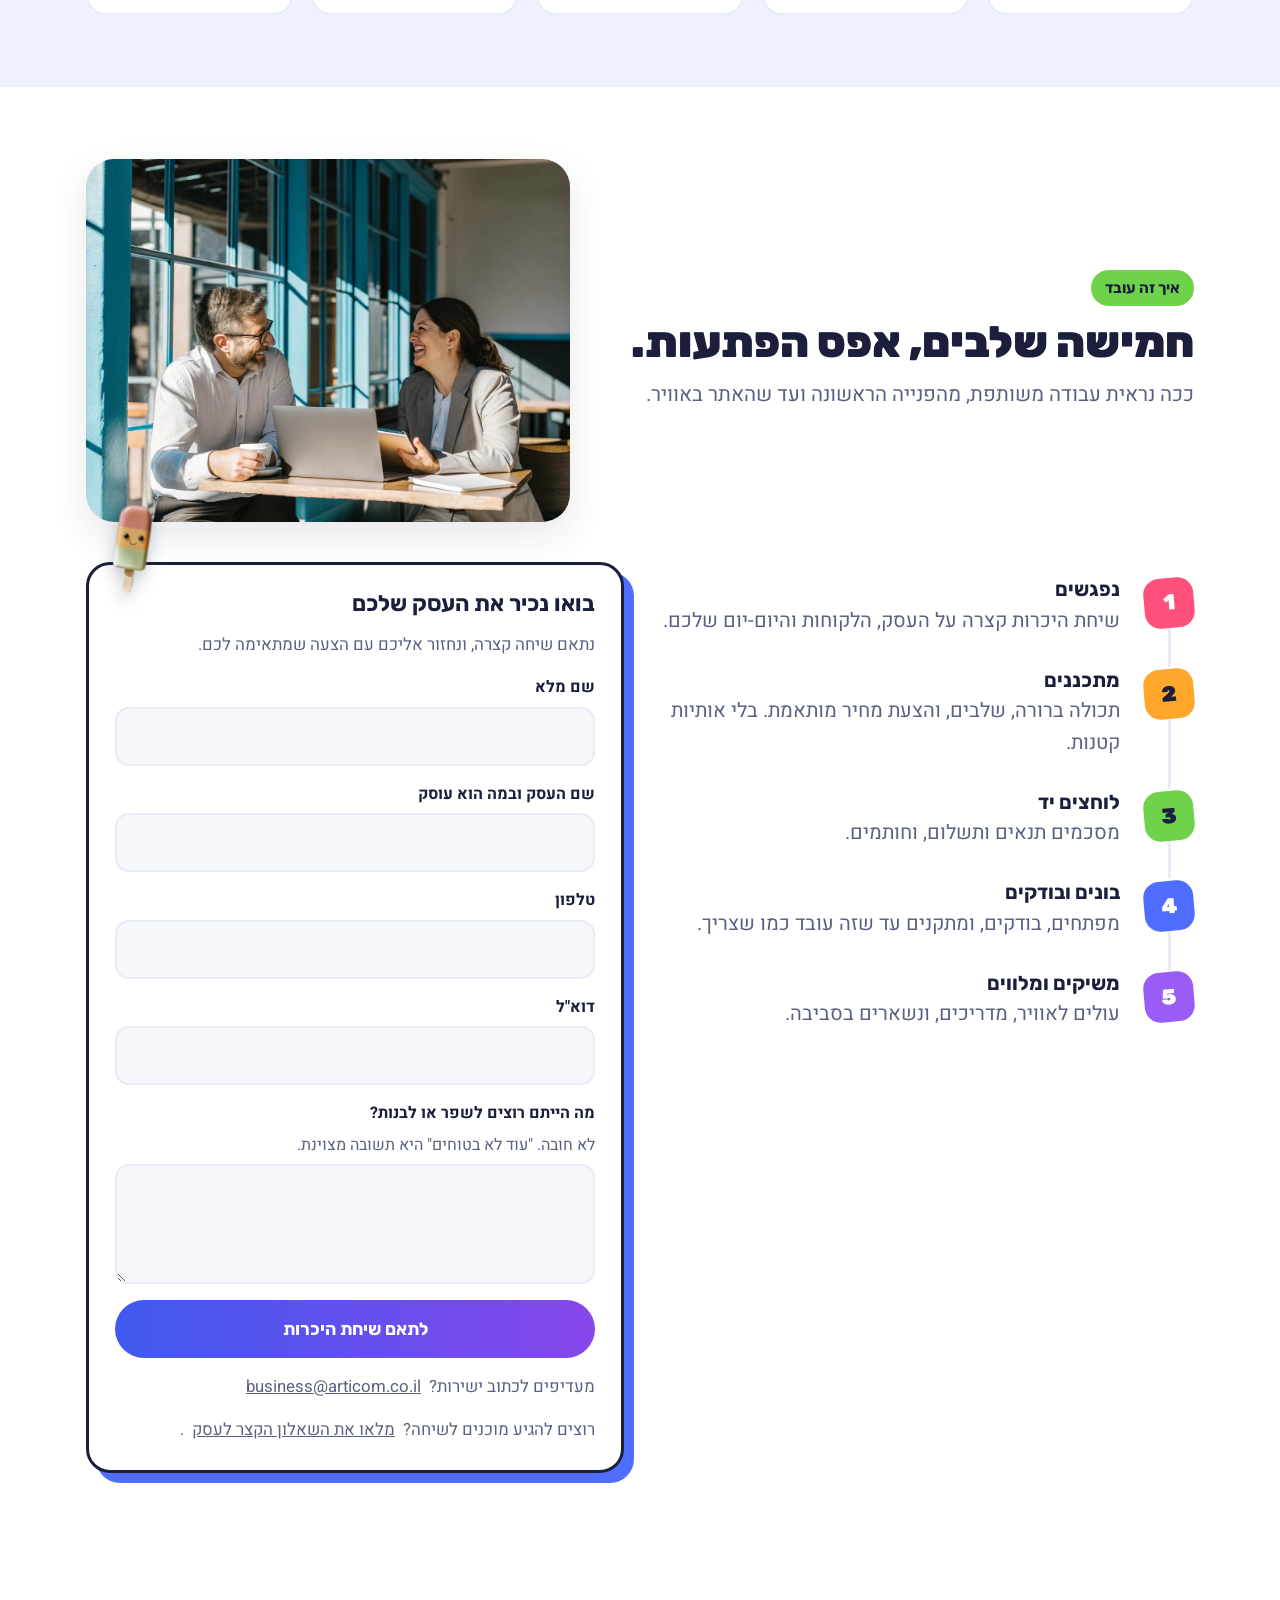
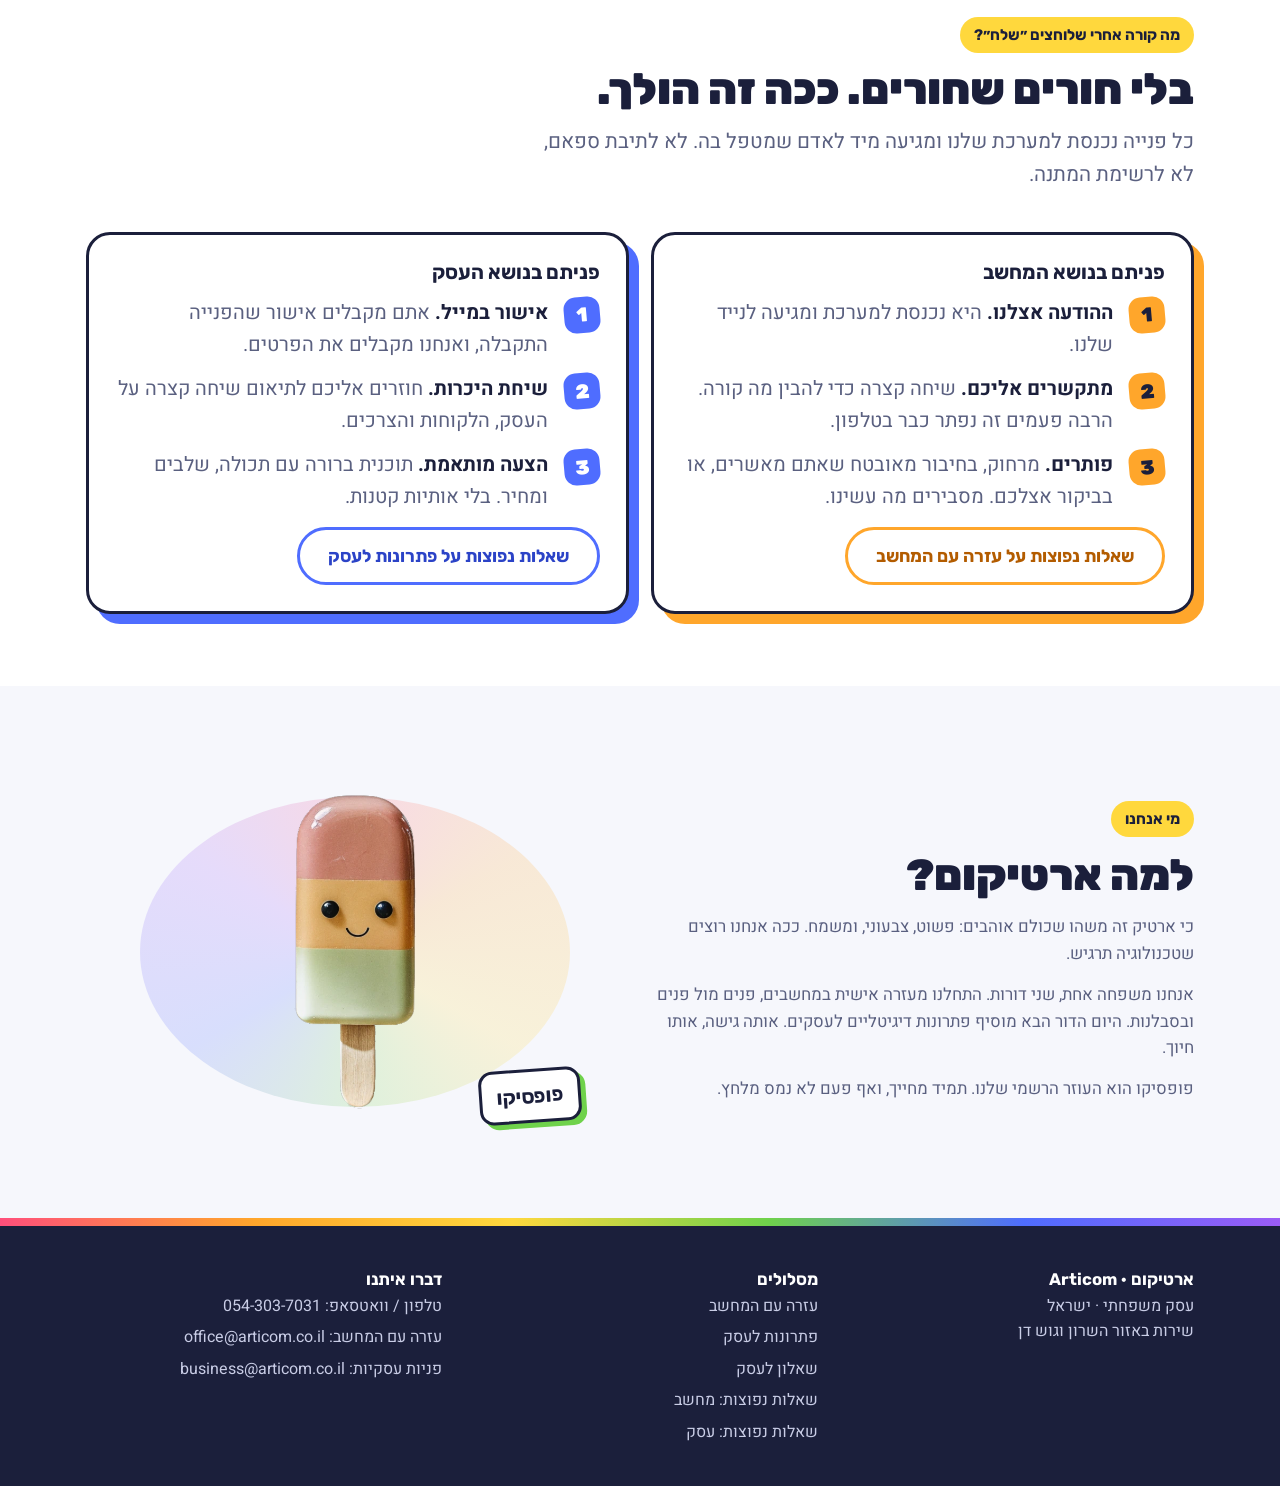
==== commit 27eabac8: "Improve contact paths, mobile layout, contrast, forms and SEO - Offset anchors under the sticky head" ====
--- a/index.html
+++ b/index.html
@@ -3,14 +3,55 @@
 <head>
 <meta charset="utf-8">
 <meta name="viewport" content="width=device-width, initial-scale=1, viewport-fit=cover">
-<title>ארטיקום</title>
+<title>ארטיקום · עזרה עם המחשב בשרון ובגוש דן ופתרונות דיגיטליים לעסקים</title>
 <meta name="claude:viewport-fit-sides" content="cover">
-<meta name="description" content="ארטיקום — טכנולוגיה בטעם טוב. עזרה אישית עם המחשב לאנשים, ופתרונות דיגיטליים לעסקים קטנים. עסק משפחתי מישראל.">
+<meta name="description" content="עזרה אישית עם המחשב, בבית או מרחוק, ופתרונות דיגיטליים לעסקים קטנים. ביקורי בית באזור השרון וגוש דן. ארטיקום, עסק משפחתי מישראל.">
+<link rel="canonical" href="https://articom.co.il/">
+<meta name="theme-color" content="#FFFFFF">
+<link rel="icon" href="img/favicon.svg" type="image/svg+xml">
+<link rel="icon" href="img/favicon-96.png" type="image/png" sizes="96x96">
+<link rel="apple-touch-icon" href="img/apple-touch-icon.png">
+<meta property="og:type" content="website">
+<meta property="og:locale" content="he_IL">
+<meta property="og:site_name" content="ארטיקום">
+<meta property="og:title" content="ארטיקום · עזרה עם המחשב בשרון ובגוש דן ופתרונות דיגיטליים לעסקים">
+<meta property="og:description" content="עזרה אישית עם המחשב, בבית או מרחוק, ופתרונות דיגיטליים לעסקים קטנים. ביקורי בית באזור השרון וגוש דן. ארטיקום, עסק משפחתי מישראל.">
+<meta property="og:url" content="https://articom.co.il/">
+<meta property="og:image" content="https://articom.co.il/img/og.png">
+<meta property="og:image:width" content="1200">
+<meta property="og:image:height" content="630">
+<meta property="og:image:alt" content="פופסיקו, הארטיק המחייך של ארטיקום: טכנולוגיה בטעם טוב">
+<meta name="twitter:card" content="summary_large_image">
 <link rel="preconnect" href="https://fonts.googleapis.com">
+<link rel="preconnect" href="https://fonts.gstatic.com" crossorigin>
 <link rel="stylesheet" href="https://fonts.googleapis.com/css2?family=Rubik:wght@500;700;900&family=Heebo:wght@400;500;700&display=swap">
 <link rel="stylesheet" href="css/site.css">
+<script type="application/ld+json">
+{
+ "@context": "https://schema.org",
+ "@type": "LocalBusiness",
+ "name": "ארטיקום",
+ "alternateName": "Articom",
+ "url": "https://articom.co.il/",
+ "image": "https://articom.co.il/img/og.png",
+ "slogan": "טכנולוגיה בטעם טוב",
+ "description": "עזרה אישית עם המחשב, בבית או מרחוק, ופתרונות דיגיטליים לעסקים קטנים. ביקורי בית באזור השרון וגוש דן. ארטיקום, עסק משפחתי מישראל.",
+ "telephone": "+972543037031",
+ "email": "office@articom.co.il",
+ "areaServed": [
+  {
+   "@type": "Place",
+   "name": "השרון"
+  },
+  {
+   "@type": "Place",
+   "name": "גוש דן"
+  }
+ ]
+}
+</script>
 </head>
-<body>
+<body class="has-bar" data-zone="help">
 
 <!-- Popsico, the mascot. One symbol, reused at several sizes. -->
 <svg width="0" height="0" style="position:absolute" aria-hidden="true">
@@ -39,7 +80,7 @@
       <a class="biz" href="index.html#business">פתרונות לעסק</a>
       <a href="questionnaire.html">שאלון לעסק</a>
       <a href="faq-help.html">שאלות נפוצות</a>
-      <a class="cta" href="index.html#help-contact">דברו איתנו</a>
+      <a class="cta" id="ctaLink" href="index.html#help-contact">דברו איתנו</a>
     </nav>
   </div>
 </header>
@@ -60,7 +101,7 @@
       <div class="hero-copy">
         <span class="eyebrow">ארטיקום · עסק משפחתי מישראל</span>
         <h1>טכנולוגיה <span class="hl">בטעם טוב</span></h1>
-        <p class="lede">טכנולוגיה לא חייבת להיות קרה. עזרה אישית עם המחשב לאנשים, ופתרונות דיגיטליים לעסקים. פשוט, צבעוני, ועם חיוך.</p>
+        <p class="lede">עזרה אישית עם המחשב, בבית או מרחוק, ופתרונות דיגיטליים לעסקים קטנים. ביקורי בית בשרון ובגוש דן. פשוט, צבעוני, ועם חיוך.</p>
       </div>
       <div class="mascot-stage">
         <div class="bubble">היי! אני פופסיקו. במה אפשר לעזור היום?</div>
@@ -119,13 +160,14 @@
         <a class="btn ghost help" href="https://wa.me/972543037031?text=%D7%A9%D7%9C%D7%95%D7%9D%2C%20%D7%90%D7%A9%D7%9E%D7%97%20%D7%9C%D7%A2%D7%96%D7%A8%D7%94%20%D7%A2%D7%9D%20%D7%94%D7%9E%D7%97%D7%A9%D7%91" id="waBtn" target="_blank" rel="noopener"><svg viewBox="0 0 24 24" fill="none" stroke="currentColor" stroke-width="2.2" stroke-linecap="round" stroke-linejoin="round" aria-hidden="true"><path d="M21 11.5a8.5 8.5 0 0 1-12.6 7.4L3 21l2.1-5.4A8.5 8.5 0 1 1 21 11.5z"/></svg>הודעה בוואטסאפ</a>
         <p class="note">אפשר גם במייל: <a href="mailto:office@articom.co.il" dir="ltr">office@articom.co.il</a></p>
         <p class="note">ביקורי בית באזור השרון וגוש דן. תקלות תוכנה אפשר לפתור גם מרחוק.</p>
+        <p class="safe"><b>חיבור מרחוק? רק באישור שלכם.</b> אתם רואים הכל ויכולים לעצור בכל רגע, ואנחנו לא שומרים סיסמאות. <a href="faq-help.html#remote">איך זה עובד</a></p>
       </div>
       <form class="f help" id="helpForm" data-journey="help" novalidate>
         <img class="peek" src="img/popsico-sm.png" width="95" height="220" alt="" aria-hidden="true">
         <h3>או כתבו לנו, ונחזור אליכם</h3>
         <p class="note">כמה מילים מספיקות. את השאר נברר בטלפון.</p>
         <div class="field"><label for="h-name">איך קוראים לכם?</label><input id="h-name" name="name" autocomplete="name" required><span class="err">כתבו שם, כדי שנדע למי לחזור.</span></div>
-        <div class="field"><label for="h-phone">לאיזה מספר לחזור?</label><input id="h-phone" name="phone" type="tel" inputmode="tel" autocomplete="tel" required><span class="err">צריך מספר טלפון כדי להתקשר.</span></div>
+        <div class="field"><label for="h-phone">לאיזה מספר לחזור?</label><input id="h-phone" name="phone" type="tel" inputmode="tel" autocomplete="tel" required><span class="err">צריך מספר טלפון תקין, למשל 050-1234567.</span></div>
         <div class="field"><label for="h-msg">מה המחשב עושה לכם?</label><span class="hint">למשל: "נתקע כשאני פותח את הדואר".</span><textarea id="h-msg" name="message" required></textarea><span class="err">ספרו במילה או שתיים מה קורה.</span></div>
         <div class="hp" aria-hidden="true"><label for="h-web">אתר</label><input id="h-web" name="website" tabindex="-1" autocomplete="off"></div>
         <button class="btn help" type="submit">שלחו, ונחזור אליכם</button>
@@ -176,12 +218,13 @@
         <li class="step"><div><h3>משיקים ומלווים</h3><p>עולים לאוויר, מדריכים, ונשארים בסביבה.</p></div></li>
       </ol>
       <form class="f biz" id="bizForm" data-journey="biz" novalidate>
+        <span class="anchor" id="biz-contact"></span>
         <img class="peek" src="img/popsico-sm.png" width="95" height="220" alt="" aria-hidden="true">
         <h3>בואו נכיר את העסק שלכם</h3>
         <p class="note">נתאם שיחה קצרה, ונחזור אליכם עם הצעה שמתאימה לכם.</p>
         <div class="field"><label for="b-name">שם מלא</label><input id="b-name" name="name" autocomplete="name" required><span class="err">כתבו את השם שלכם.</span></div>
         <div class="field"><label for="b-biz">שם העסק ובמה הוא עוסק</label><input id="b-biz" name="business" autocomplete="organization" required><span class="err">ספרו לנו מה שם העסק ובמה הוא עוסק.</span></div>
-        <div class="field"><label for="b-phone">טלפון</label><input id="b-phone" name="phone" type="tel" inputmode="tel" autocomplete="tel" required><span class="err">צריך מספר טלפון לתיאום השיחה.</span></div>
+        <div class="field"><label for="b-phone">טלפון</label><input id="b-phone" name="phone" type="tel" inputmode="tel" autocomplete="tel" required><span class="err">צריך מספר טלפון תקין, למשל 050-1234567.</span></div>
         <div class="field"><label for="b-email">דוא"ל</label><input id="b-email" name="email" type="email" inputmode="email" autocomplete="email" required><span class="err">כתובת הדוא"ל לא נראית תקינה.</span></div>
         <div class="field"><label for="b-msg">מה הייתם רוצים לשפר או לבנות?</label><span class="hint">לא חובה. "עוד לא בטוחים" היא תשובה מצוינת.</span><textarea id="b-msg" name="message"></textarea></div>
         <div class="hp" aria-hidden="true"><label for="b-web">אתר</label><input id="b-web" name="website" tabindex="-1" autocomplete="off"></div>
@@ -254,6 +297,8 @@
   </div>
 </footer>
 
+<div class="callbar" role="region" aria-label="יצירת קשר מהירה"><div class="cb-help"><a class="btn help" href="tel:+972543037031"><svg viewBox="0 0 24 24" fill="none" stroke="currentColor" stroke-width="2.2" stroke-linecap="round" stroke-linejoin="round" aria-hidden="true"><path d="M22 16.9v3a2 2 0 0 1-2.2 2 19.8 19.8 0 0 1-8.6-3.1 19.5 19.5 0 0 1-6-6A19.8 19.8 0 0 1 2.1 4.2 2 2 0 0 1 4.1 2h3a2 2 0 0 1 2 1.7c.1.9.4 1.8.7 2.6a2 2 0 0 1-.5 2.1L8 9.7a16 16 0 0 0 6.3 6.3l1.3-1.3a2 2 0 0 1 2.1-.5c.8.3 1.7.6 2.6.7a2 2 0 0 1 1.7 2z"/></svg>להתקשר</a><a class="btn ghost help" href="https://wa.me/972543037031?text=%D7%A9%D7%9C%D7%95%D7%9D%2C%20%D7%90%D7%A9%D7%9E%D7%97%20%D7%9C%D7%A2%D7%96%D7%A8%D7%94%20%D7%A2%D7%9D%20%D7%94%D7%9E%D7%97%D7%A9%D7%91" target="_blank" rel="noopener"><svg viewBox="0 0 24 24" fill="none" stroke="currentColor" stroke-width="2.2" stroke-linecap="round" stroke-linejoin="round" aria-hidden="true"><path d="M21 11.5a8.5 8.5 0 0 1-12.6 7.4L3 21l2.1-5.4A8.5 8.5 0 1 1 21 11.5z"/></svg>וואטסאפ</a></div><div class="cb-biz"><a class="btn biz" href="#biz-contact">לתאם שיחת היכרות</a></div></div>
+
 <script src="js/submit.js"></script>
 <script>
 (function(){
@@ -266,8 +311,8 @@
       e.preventDefault(); var ok=true;
       f.querySelectorAll('.field').forEach(function(fd){
         var c=fd.querySelector('input,textarea'); if(!c) return;
-        var bad=(c.required&&!c.value.trim())||(c.type==='email'&&c.value&&!/^[^\s@]+@[^\s@]+\.[^\s@]+$/.test(c.value));
-        fd.classList.toggle('invalid',bad); if(bad&&ok){ok=false;c.focus()}
+        var bad=(c.required&&!c.value.trim())||(c.type==='email'&&c.value&&!/^[^\s@]+@[^\s@]+\.[^\s@]+$/.test(c.value))||(c.type==='tel'&&!window.ArticomPhoneOk(c.value));
+        fd.classList.toggle('invalid',bad); c.setAttribute('aria-invalid',bad?'true':'false'); if(bad&&ok){ok=false;c.focus()}
       });
       if(!ok) return;
       var data={journey:f.getAttribute('data-journey')};
@@ -278,9 +323,20 @@
         .catch(function(){ f.classList.add('failed'); f.querySelector('.fail').scrollIntoView({block:'nearest'}); })
         .then(function(){ f.classList.remove('busy'); });
     });
-    f.addEventListener('input',function(e){var fd=e.target.closest('.field');if(fd)fd.classList.remove('invalid')});
+    f.addEventListener('input',function(e){var fd=e.target.closest('.field');if(fd){fd.classList.remove('invalid');e.target.removeAttribute('aria-invalid')}});
   }
   wire('helpForm'); wire('bizForm');
+  // The header button and the mobile bar follow the journey being read.
+  var cta=document.getElementById('ctaLink'),biz=document.getElementById('business'),after=document.getElementById('after'),bizForm=document.getElementById('bizForm'),queued=false;
+  function zone(){
+    queued=false;
+    var mid=window.innerHeight/2,inBiz=biz.getBoundingClientRect().top<mid&&after.getBoundingClientRect().top>mid;
+    var r=bizForm.getBoundingClientRect(),onForm=r.top<window.innerHeight*.7&&r.bottom>0; // no second button over the form itself
+    document.body.setAttribute('data-zone',onForm?'form':inBiz?'biz':'help');
+    cta.setAttribute('href',inBiz?'#biz-contact':'#help-contact');
+  }
+  function queue(){if(!queued){queued=true;requestAnimationFrame(zone)}}
+  addEventListener('scroll',queue,{passive:true}); addEventListener('resize',queue); zone();
 })();
 </script>
 </body>
--- a/css/site.css
+++ b/css/site.css
@@ -3,7 +3,8 @@
   --bg:#FFFFFF; --ink:#1B1F3B; --muted:#5A6080; --line:#E9EBF5; --soft:#F6F7FC;
   --straw:#FF4F7B; --mango:#FFA62B; --lime:#6FD24B; --berry:#4F6DFF; --grape:#9B5CF6; --sun:#FFD83D;
   --help:var(--mango); --help2:var(--straw); --help-soft:#FFF4E6; --help-ink:#B35C00;
-  --biz:var(--berry); --biz2:var(--grape); --biz-soft:#EEF1FF; --biz-ink:#2B43C7;
+  --help-on:var(--ink); /* text on mango/strawberry: white is only 2-3:1 there */
+  --biz:var(--berry); --biz2:var(--grape); --biz-btn:#3F5AF0; --biz-btn2:#8746EA; /* a shade deeper so white text passes 4.5:1 */ --biz-soft:#EEF1FF; --biz-ink:#2B43C7;
   --stick:#E8B77D;
   --display:"Rubik","Heebo","Arial Hebrew","Segoe UI",sans-serif;
   --body:"Heebo","Rubik","Arial Hebrew","Segoe UI",sans-serif;
@@ -11,7 +12,7 @@
   color-scheme:light;
 }
 *{box-sizing:border-box}
-html{scroll-behavior:smooth}
+html{scroll-behavior:smooth;scroll-padding-top:96px}
 @media (prefers-reduced-motion:reduce){html{scroll-behavior:auto} *{transition:none!important;animation:none!important}}
 body{margin:0;background:var(--bg);color:var(--ink);font-family:var(--body);line-height:1.6;font-size:clamp(17px,1.1vw + 13px,20px)}
 body::before{content:"";position:fixed;inset:0 0 auto;height:env(safe-area-inset-top,0px);z-index:10;background:var(--bg)}
@@ -52,7 +53,7 @@
 /* buttons */
 .btn{display:inline-flex;align-items:center;justify-content:center;gap:10px;min-height:58px;padding:12px 28px;border-radius:999px;font-family:var(--display);font-weight:700;font-size:1.1rem;text-decoration:none;border:3px solid transparent;cursor:pointer;transition:transform .15s,box-shadow .15s;color:#fff}
 .btn:hover{transform:translateY(-2px) rotate(-.5deg);box-shadow:var(--shadow)}
-.btn.help{background:linear-gradient(90deg,var(--help),var(--help2))} .btn.biz{background:linear-gradient(90deg,var(--biz),var(--biz2))}
+.btn.help{background:linear-gradient(90deg,var(--help),var(--help2)) border-box;color:var(--help-on)} .btn.biz{background:linear-gradient(90deg,var(--biz-btn),var(--biz-btn2)) border-box}
 .btn.ghost{background:#fff;color:var(--ink);border-color:var(--line)}
 .btn.ghost.help{color:var(--help-ink);border-color:var(--help)} .btn.ghost.biz{color:var(--biz-ink);border-color:var(--biz)}
 .btn svg{width:22px;height:22px;flex:none}
@@ -66,25 +67,35 @@
 @media (max-width:860px){.hero-top{grid-template-columns:1fr}}
 .hero-copy{display:grid;gap:18px}
 .eyebrow{display:inline-flex;align-items:center;gap:10px;font-family:var(--display);font-weight:700;font-size:.95rem;color:var(--muted)}
-.eyebrow::before{content:"";width:12px;height:12px;border-radius:50%;background:var(--straw);box-shadow:16px 0 0 var(--mango),32px 0 0 var(--lime),48px 0 0 var(--berry);margin-inline-end:44px}
+.eyebrow::before{content:"";width:12px;height:12px;border-radius:50%;background:var(--straw);flex:none;box-shadow:-16px 0 0 var(--mango),-32px 0 0 var(--lime),-48px 0 0 var(--berry);margin-inline-end:50px}
 .lede{font-size:clamp(1.15rem,1.6vw,1.45rem);color:var(--muted);max-width:32em}
-.mascot-stage{position:relative;display:grid;place-items:center;min-height:320px}
+.mascot-stage{position:relative;display:flex;justify-content:center;align-items:flex-start;gap:20px;min-height:320px}
 .mascot-stage .pop{width:auto;height:min(360px,46vw);max-width:100%;filter:drop-shadow(0 24px 28px rgba(27,31,59,.22));animation:bob 4s ease-in-out infinite}
 @keyframes bob{0%,100%{transform:translateY(0) rotate(-3deg)}50%{transform:translateY(-10px) rotate(3deg)}}
-.bubble{position:absolute;top:8px;inset-inline-start:0;max-width:220px;background:#fff;border:3px solid var(--ink);border-radius:20px;padding:12px 16px;font-family:var(--display);font-weight:700;font-size:1rem;line-height:1.35;box-shadow:6px 6px 0 var(--sun)}
-.bubble::after{content:"";position:absolute;bottom:-14px;inset-inline-end:28px;width:20px;height:20px;background:#fff;border:3px solid var(--ink);border-top:0;border-inline-start:0;transform:rotate(45deg) skew(10deg,10deg)}
+.bubble{position:relative;margin-top:24px;max-width:220px;background:#fff;border:3px solid var(--ink);border-radius:20px;padding:12px 16px;font-family:var(--display);font-weight:700;font-size:1rem;line-height:1.35;box-shadow:6px 6px 0 var(--sun)}
+.bubble::after{content:"";position:absolute;top:calc(50% - 9px);left:-11.5px;width:18px;height:18px;background:#fff;border:solid var(--ink);border-width:0 0 3px 3px;transform:rotate(45deg)} /* points at the mascot, on its left */
+@media (max-width:860px){
+  .hero{padding-block:28px 56px} .hero .wrap{gap:24px}
+  .hero-top{gap:18px} .hero-copy{gap:12px}
+  .mascot-stage{min-height:0;justify-content:flex-start;align-items:center;gap:16px}
+  .mascot-stage .pop{height:132px}
+  .bubble{margin-top:0;box-shadow:4px 4px 0 var(--sun)}
+  .confetti i:nth-child(3),.confetti i:nth-child(5){display:none}
+}
 .paths{display:grid;grid-template-columns:repeat(auto-fit,minmax(300px,1fr));gap:24px}
 .path{position:relative;background:#fff;border-radius:var(--r);padding:30px 28px 28px;display:grid;gap:16px;align-content:start;border:3px solid var(--ink);box-shadow:10px 10px 0 var(--pc);transition:transform .2s,box-shadow .2s}
 .path.help{--pc:var(--help)} .path.biz{--pc:var(--biz)}
 .path:hover{transform:translate(-3px,-3px);box-shadow:14px 14px 0 var(--pc)}
 .path .icon{width:72px;height:72px;border-radius:22px;display:grid;place-items:center;background:var(--pc);color:#fff;transform:rotate(-6deg)}
 .path .icon svg{width:40px;height:40px}
+.path.help .icon{color:var(--help-on)}
 .path h2{font-size:1.9rem}
 .path .who{font-weight:500;color:var(--muted)}
 .path ul{margin:0;padding:0;list-style:none;display:grid;gap:8px}
 .path li{display:flex;gap:10px;align-items:flex-start}
 .path li::before{content:"";flex:none;width:10px;height:10px;border-radius:3px;margin-top:.6em;background:var(--pc);transform:rotate(45deg)}
 .path .btn{margin-top:6px;justify-self:start}
+@media (max-width:860px){.path{padding:22px 20px;gap:12px} .path .icon{width:56px;height:56px;border-radius:18px} .path .icon svg{width:32px;height:32px} .path h2{font-size:1.6rem}}
 
 /* sections */
 section.block{padding-block:72px}
@@ -97,23 +108,25 @@
 .scene .badge{position:absolute;bottom:-28px;inset-inline-start:-10px;width:auto;height:clamp(110px,24%,150px);transform:rotate(-8deg);filter:drop-shadow(0 8px 10px rgba(27,31,59,.28))}
 @media (max-width:860px){.intro{grid-template-columns:1fr}.scene{max-width:420px}}
 .tag{display:inline-flex;align-items:center;gap:8px;font-family:var(--display);font-weight:700;font-size:.95rem;padding:6px 14px;border-radius:999px;width:max-content;color:#fff}
-.tag.help{background:var(--help)} .tag.biz{background:var(--biz)} .tag.sun{background:var(--sun);color:var(--ink)} .tag.lime{background:var(--lime);color:var(--ink)}
+.tag.help{background:var(--help);color:var(--help-on)} .tag.biz{background:var(--biz-btn)} .tag.sun{background:var(--sun);color:var(--ink)} .tag.lime{background:var(--lime);color:var(--ink)}
 .grid{display:grid;gap:18px;grid-template-columns:repeat(auto-fit,minmax(230px,1fr))}
 .card{background:#fff;border:2px solid var(--line);border-radius:20px;padding:22px;display:grid;gap:8px;align-content:start;min-width:0;transition:transform .15s,border-color .15s}
 .card:hover{transform:translateY(-3px);border-color:var(--c)}
 .card .ico{width:56px;height:56px;border-radius:16px;display:grid;place-items:center;margin-bottom:6px;background:var(--c);color:#fff;transform:rotate(-4deg)}
 .card .ico svg{width:30px;height:30px}
-.card p{color:var(--muted);font-size:.98rem}
+.card p{color:var(--muted);font-size:1.08rem}
 #business .grid{grid-template-columns:repeat(auto-fit,minmax(200px,1fr))}
 .c-straw{--c:var(--straw)} .c-mango{--c:var(--mango)} .c-lime{--c:var(--lime)} .c-berry{--c:var(--berry)} .c-grape{--c:var(--grape)} .c-sun{--c:var(--sun)}
-.c-lime .ico,.c-sun .ico{color:var(--ink)}
+.c-lime .ico,.c-sun .ico,.c-mango .ico{color:var(--ink)}
 
 /* contact */
 .contact{display:grid;gap:28px;grid-template-columns:1fr 1fr;align-items:start;margin-top:48px}
-@media (max-width:860px){.contact{grid-template-columns:1fr}}
+@media (max-width:860px){.contact{grid-template-columns:1fr;gap:76px}} /* room for the mascot peeking over the form */
+.safe{background:#fff;border:2px solid var(--help);border-radius:16px;padding:14px 18px;font-size:1.05rem}
+.anchor{position:absolute;top:0}
 .direct{display:grid;gap:14px}
 .direct .btn{width:100%;min-height:66px;font-size:1.25rem}
-.note{font-size:.95rem;color:var(--muted);display:flex;gap:8px;align-items:flex-start;flex-wrap:wrap}
+.note{font-size:1.05rem;color:var(--muted);display:flex;gap:8px;align-items:flex-start;flex-wrap:wrap}
 .ph{font-family:var(--display);background:var(--sun);color:var(--ink);padding:1px 8px;border-radius:6px;font-size:.9em;white-space:nowrap;font-weight:700}
 form.f{position:relative;background:#fff;border:3px solid var(--ink);border-radius:var(--r);padding:26px;display:grid;gap:16px;min-width:0;box-shadow:10px 10px 0 var(--fc)}
 form.f.help{--fc:var(--help)} form.f.biz{--fc:var(--biz)}
@@ -121,16 +134,17 @@
 form.f .peek{position:absolute;top:-64px;inset-inline-end:22px;width:auto;height:96px;transform:rotate(8deg);filter:drop-shadow(0 6px 8px rgba(27,31,59,.25))}
 .field{display:grid;gap:6px}
 .field label{font-weight:700;font-size:1rem}
-.field .hint{font-size:.9rem;color:var(--muted)}
+.field .hint{font-size:1rem;color:var(--muted)}
 .field input,.field textarea{font:inherit;font-size:1.05rem;padding:14px 16px;border-radius:14px;border:2px solid var(--line);background:var(--soft);color:var(--ink);width:100%;min-width:0}
 .field input:focus,.field textarea:focus{border-color:var(--grape);background:#fff;outline:none}
 .field textarea{min-height:120px;resize:vertical}
-.field .err{display:none;color:#C92A4E;font-size:.92rem;font-weight:500}
+.field .err{display:none;color:#C92A4E;font-size:1rem;font-weight:500}
 .field.invalid .err{display:block} .field.invalid input,.field.invalid textarea{border-color:#C92A4E}
 form.f .btn{width:100%}
 .sent,.fail{display:none;border-radius:14px;padding:16px;font-weight:500;background:var(--soft)}
 .fail{background:#FFE9EE;color:#9B1C3A}
 form.f.done .sent{display:block} form.f.failed .fail{display:block}
+form.f.done button.btn{display:none} /* sent: no accidental duplicates */
 form.f.busy .btn{opacity:.6;pointer-events:none}
 .hp{position:absolute;inset-inline-start:-9999px;width:1px;height:1px;overflow:hidden}
 
@@ -140,10 +154,11 @@
 .step::before{counter-increment:step;content:counter(step);width:50px;height:50px;border-radius:16px;background:var(--sc);color:#fff;font-family:var(--display);font-weight:900;font-size:1.35rem;display:grid;place-items:center;position:relative;z-index:1;transform:rotate(-5deg)}
 .step:nth-child(1){--sc:var(--straw)} .step:nth-child(2){--sc:var(--mango)} .step:nth-child(3){--sc:var(--lime)} .step:nth-child(4){--sc:var(--berry)} .step:nth-child(5){--sc:var(--grape)}
 .step:not(:last-child)::after{content:"";position:absolute;inset-inline-start:23px;top:66px;bottom:-14px;width:3px;border-radius:2px;background:var(--line)}
+.step:nth-child(2)::before,.step:nth-child(3)::before{color:var(--ink)}
 .step h3{margin-bottom:4px}
 .step p{color:var(--muted)}
 .two{display:grid;gap:32px;grid-template-columns:1fr 1fr;align-items:start}
-@media (max-width:860px){.two{grid-template-columns:1fr}}
+@media (max-width:860px){.two{grid-template-columns:1fr;gap:76px}}
 @media (min-width:861px){#process .scene .badge{display:none}} /* the form below carries its own mascot */
 
 /* about */
@@ -157,7 +172,7 @@
 .nametag{position:absolute;bottom:6%;inset-inline-start:8%;background:#fff;border:3px solid var(--ink);border-radius:14px;padding:8px 14px;font-family:var(--display);font-weight:700;box-shadow:5px 5px 0 var(--lime);transform:rotate(-4deg)}
 
 /* footer */
-footer{background:var(--ink);color:#C9CDE6;padding-block:40px;font-size:.95rem}
+footer{background:var(--ink);color:#C9CDE6;padding-block:40px;font-size:1rem}
 footer .wrap{display:grid;gap:20px;grid-template-columns:repeat(auto-fit,minmax(220px,1fr))}
 footer strong{color:#fff;font-family:var(--display);font-size:1.05rem}
 footer ul{list-style:none;margin:0;padding:0;display:grid;gap:6px}
@@ -174,13 +189,15 @@
 .flow li>div{min-width:0}
 .flow li b{color:var(--ink)}
 .flow li::before{counter-increment:fl;content:counter(fl);width:36px;height:36px;border-radius:12px;background:var(--fc);color:#fff;font-family:var(--display);font-weight:900;display:grid;place-items:center;transform:rotate(-5deg)}
+.flow.help li::before{color:var(--help-on)}
 .flow .btn{justify-self:start}
 /* ---- subpages */
 .page-head{padding-block:48px 16px}
 .page-head .sec-head{margin-bottom:0}
+.page-head h1{font-size:clamp(1.8rem,3.4vw,2.8rem);letter-spacing:0}
 .switch{display:inline-flex;gap:6px;background:var(--soft);padding:6px;border-radius:999px;margin-bottom:24px}
 .switch a{text-decoration:none;padding:10px 18px;border-radius:999px;font-family:var(--display);font-weight:700;color:var(--muted)}
-.switch a.on.help{background:var(--help);color:#fff} .switch a.on.biz{background:var(--biz);color:#fff}
+.switch a.on.help{background:var(--help);color:var(--help-on)} .switch a.on.biz{background:var(--biz-btn);color:#fff}
 .faq{max-width:820px;display:grid;gap:12px;padding-block:24px 72px}
 .faq details{border:2px solid var(--line);border-radius:18px;background:#fff;padding:0 22px;transition:border-color .15s}
 .faq details[open]{border-color:var(--c)}
@@ -190,6 +207,7 @@
 .faq details[open] summary::after{content:"–"}
 .faq .a{padding:0 0 20px;color:var(--muted);display:grid;gap:10px}
 .faq .a ul{margin:0;padding-inline-start:1.2em}
+.faq.help summary::after{color:var(--help-on)}
 .faq.help{--c:var(--help)} .faq.biz{--c:var(--biz)}
 .cta-strip{display:flex;flex-wrap:wrap;gap:14px;align-items:center;justify-content:space-between;border:3px solid var(--ink);border-radius:var(--r);padding:22px 26px;background:#fff;box-shadow:10px 10px 0 var(--sun);margin-bottom:72px}
 .cta-strip p{font-family:var(--display);font-weight:700;font-size:1.15rem}
@@ -214,3 +232,16 @@
 .field select:focus{border-color:var(--grape);background:#fff;outline:none}
 .qdone{display:none;border:3px solid var(--ink);border-radius:var(--r);padding:26px;background:#fff;box-shadow:10px 10px 0 var(--biz);text-align:center;display:none}
 .q.done .qdone{display:block} .q.done form,.q.done .progress{display:none}
+
+/* ---- mobile contact bar: one tap to a person, per journey */
+.callbar{display:none}
+@media (max-width:800px){
+  .callbar{display:block;position:fixed;inset:auto 0 0;z-index:8;background:rgba(255,255,255,.96);border-top:1px solid var(--line);padding:8px max(12px,env(safe-area-inset-right,0px)) calc(8px + env(safe-area-inset-bottom,0px)) max(12px,env(safe-area-inset-left,0px))}
+  .callbar>div{display:none;gap:10px}
+  body[data-zone=help] .cb-help,body[data-zone=biz] .cb-biz{display:flex}
+  .callbar .btn{flex:1;min-height:52px;padding:8px 12px}
+  .callbar .btn:hover{transform:none;box-shadow:none}
+  body[data-zone=form] .callbar{display:none}
+  body.has-bar{padding-bottom:calc(69px + env(safe-area-inset-bottom,0px))}
+  body.has-bar:has(form :focus) .callbar{display:none} /* keep clear of the on-screen keyboard */
+}
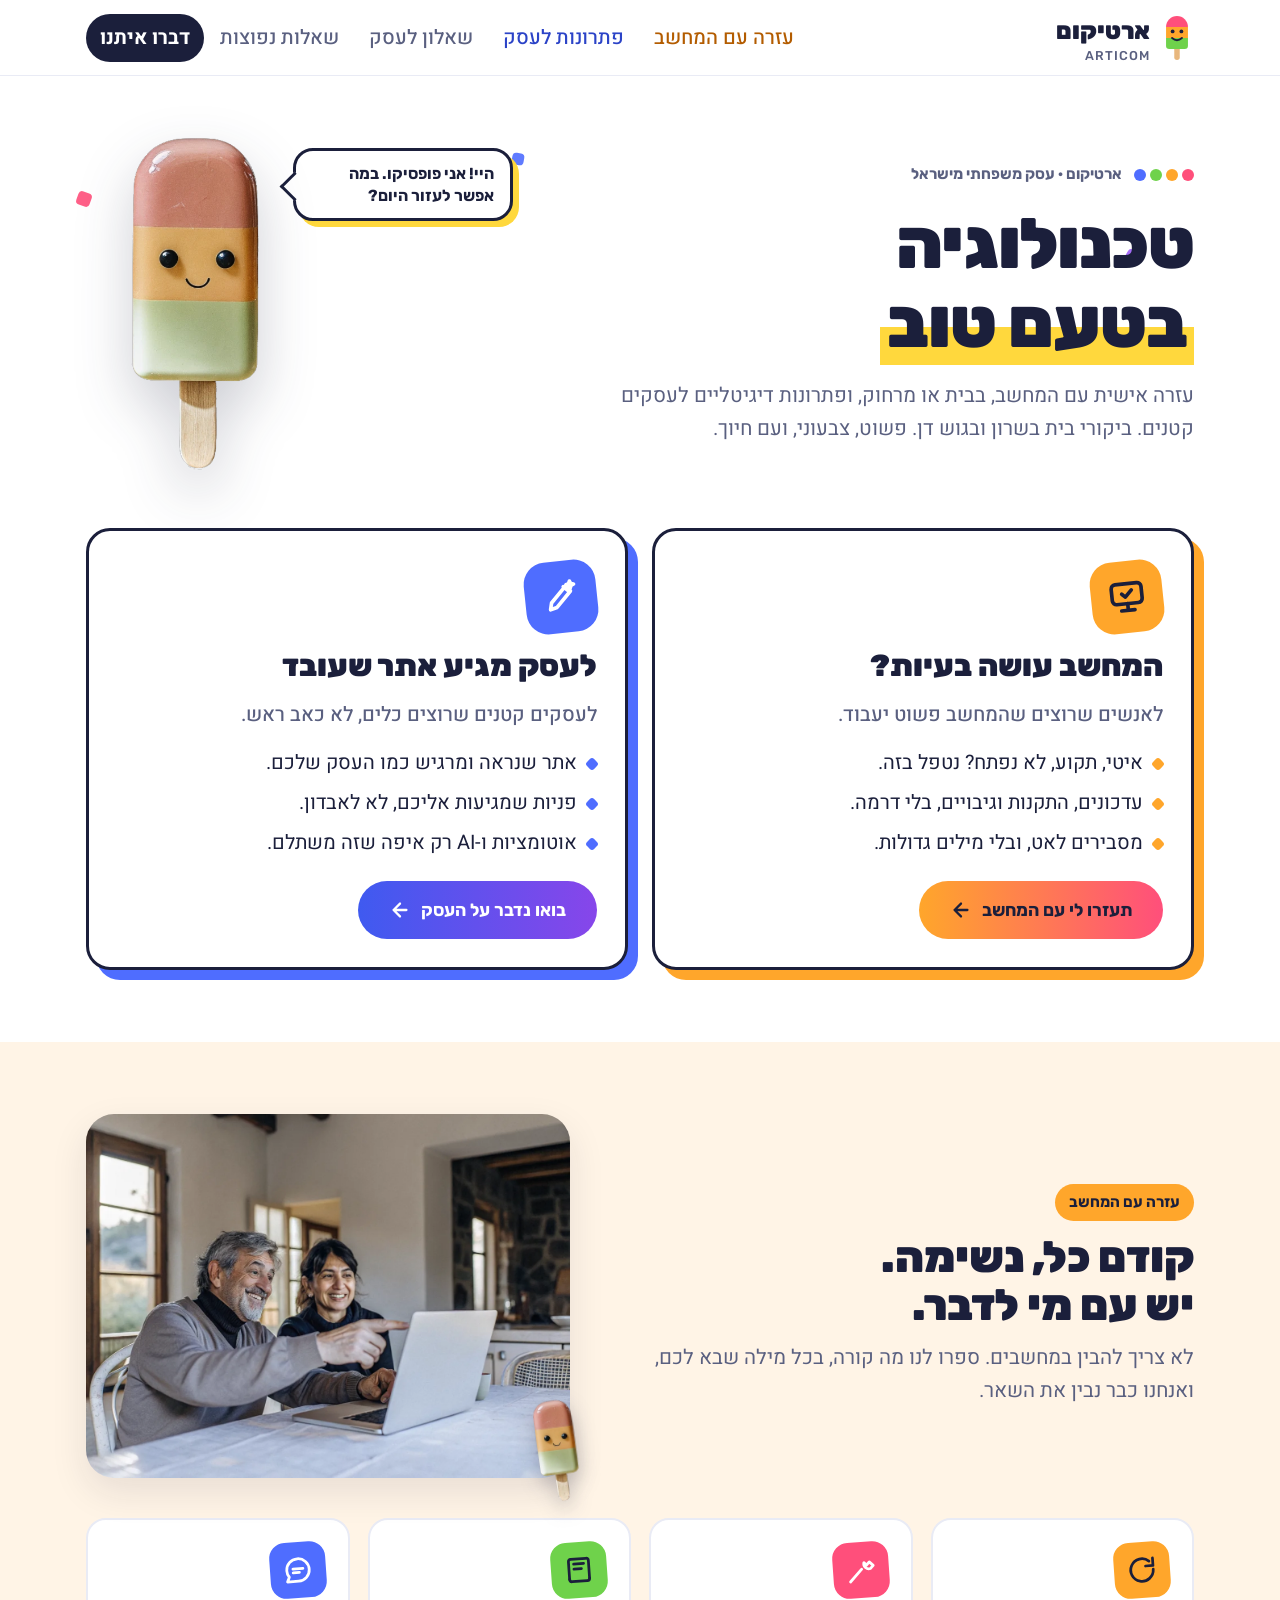
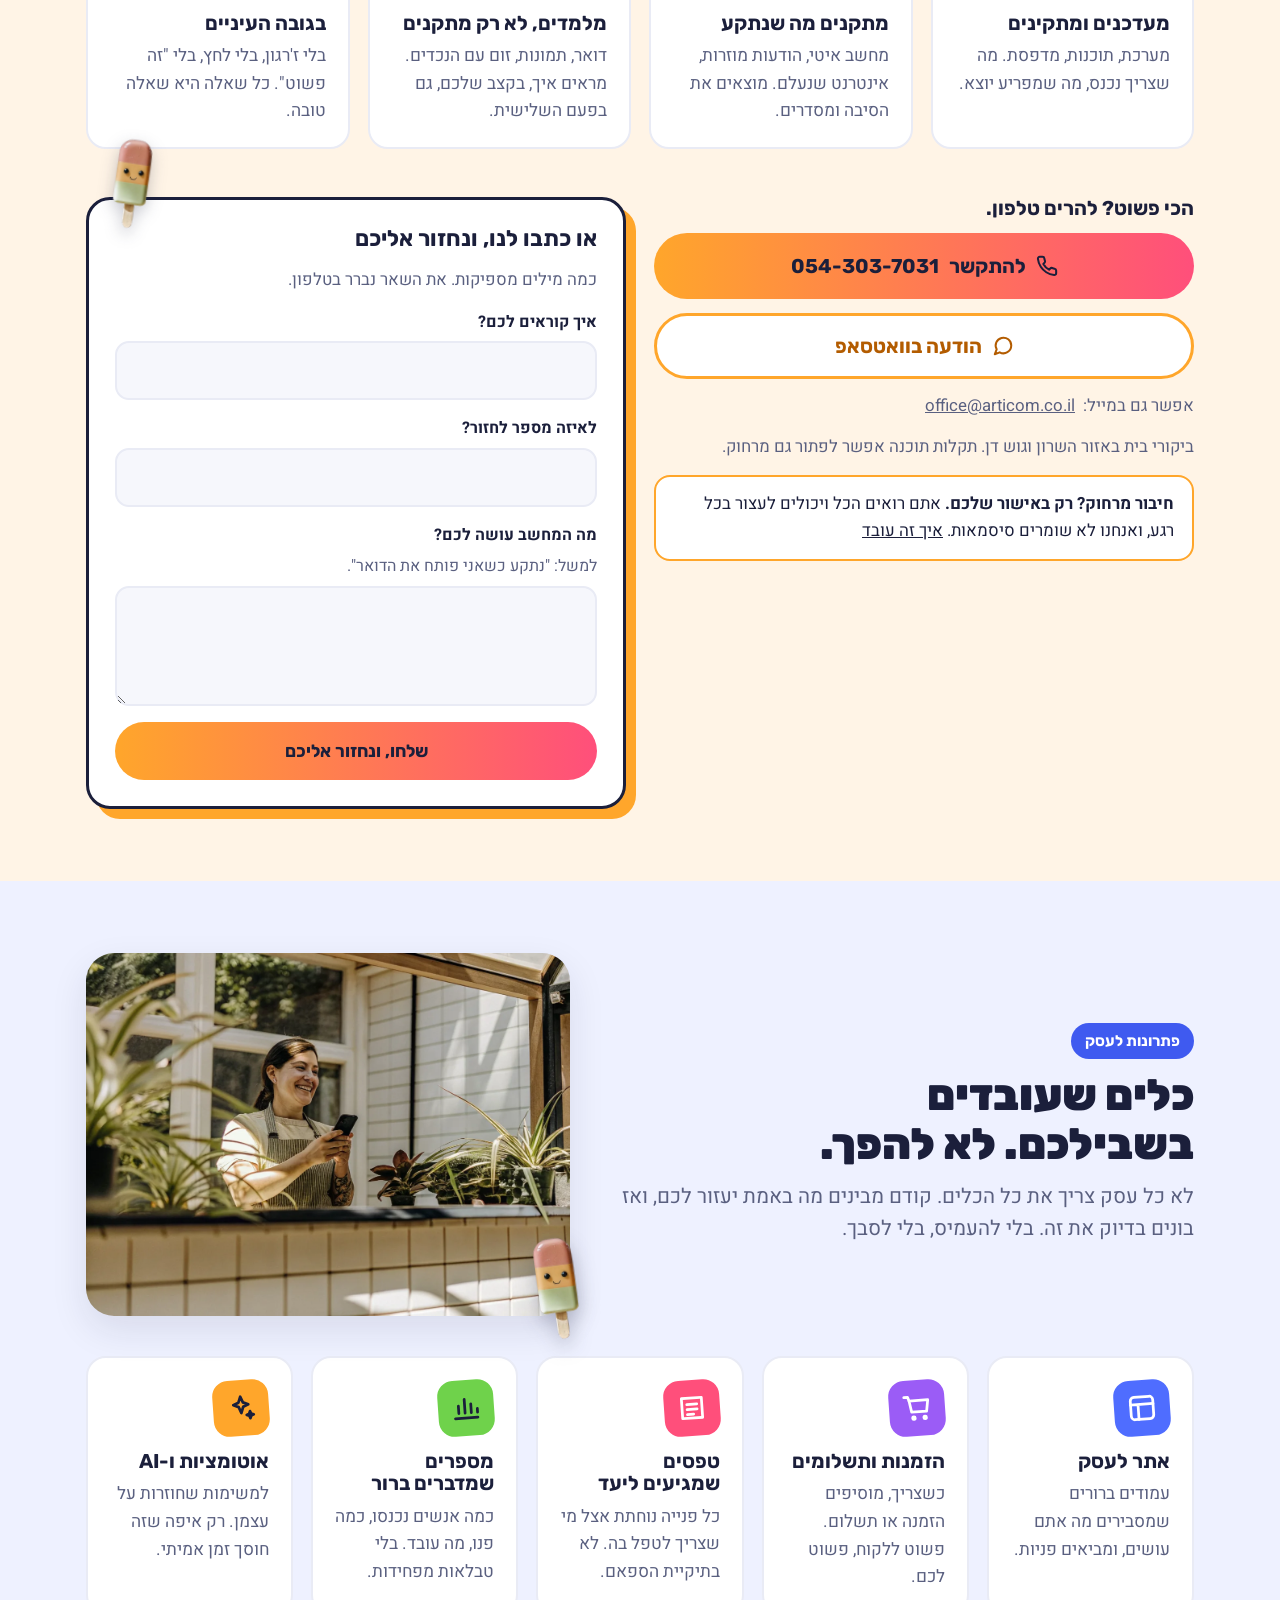
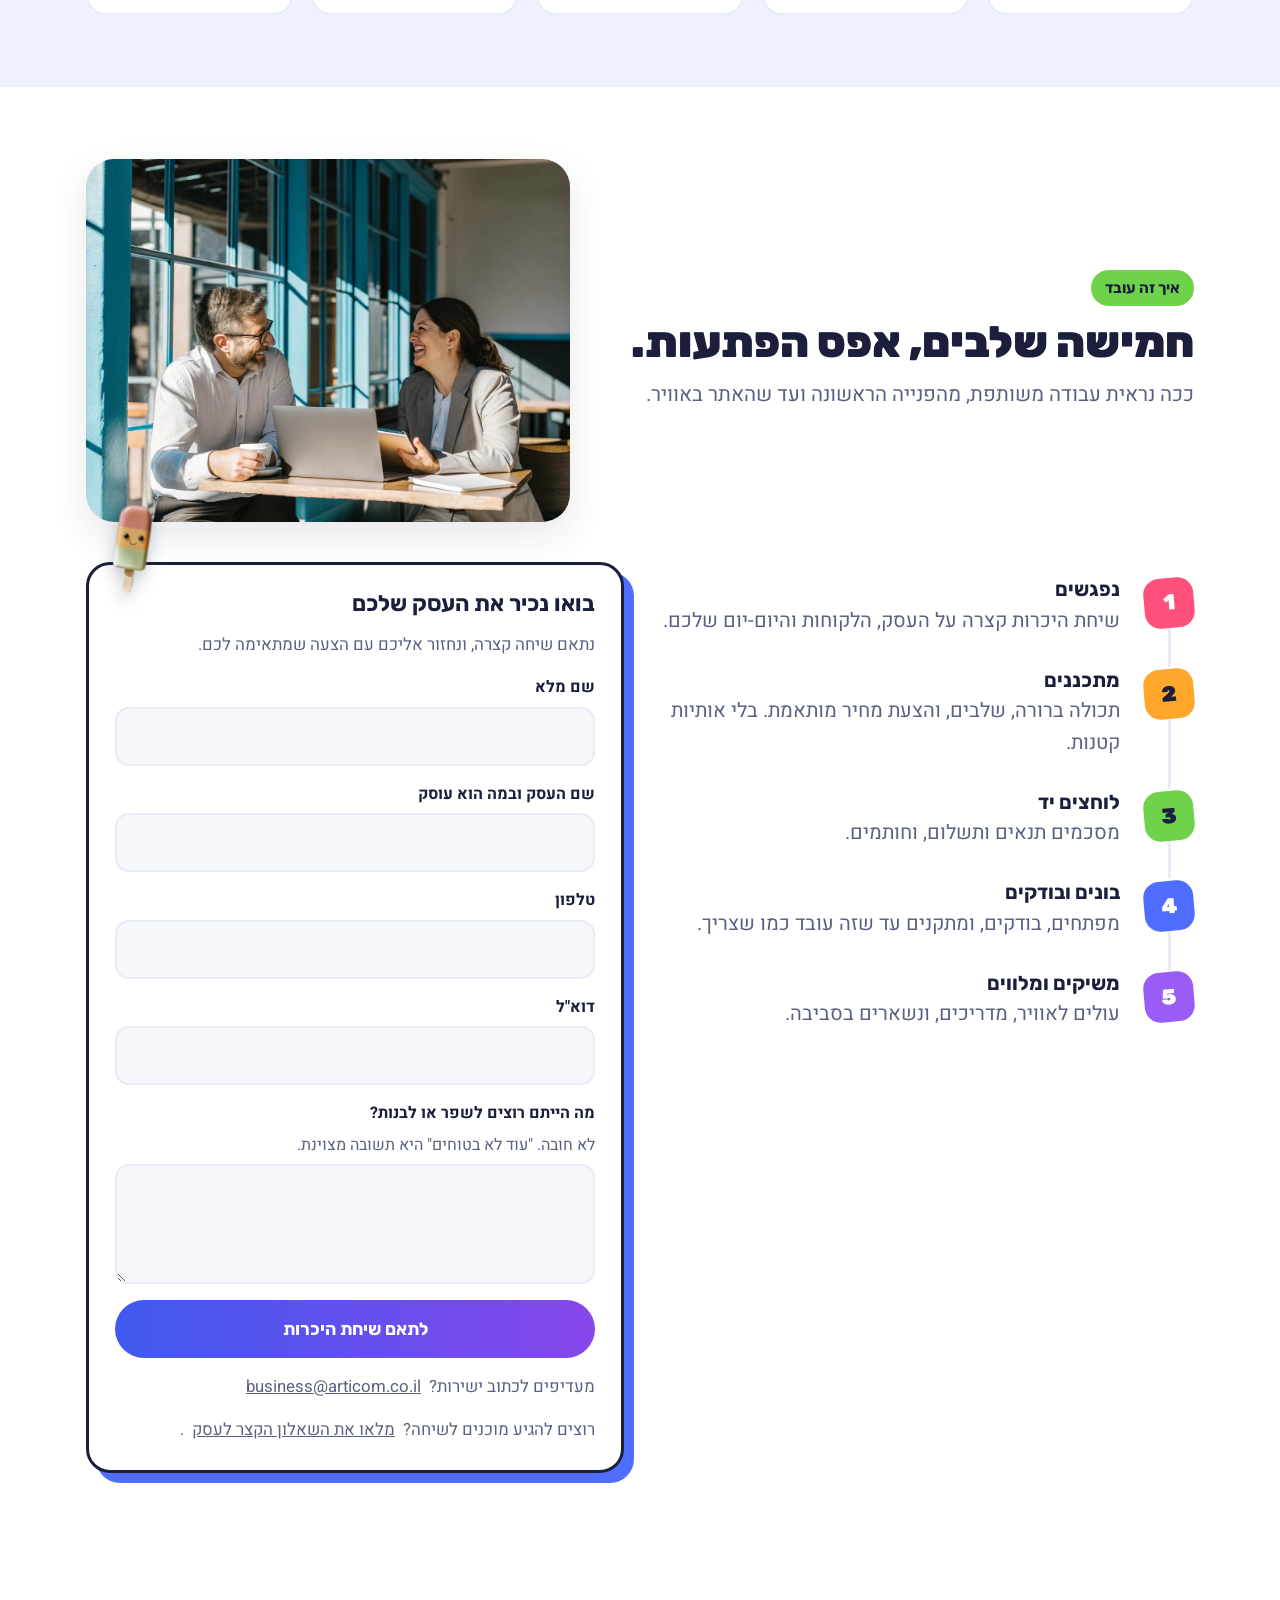
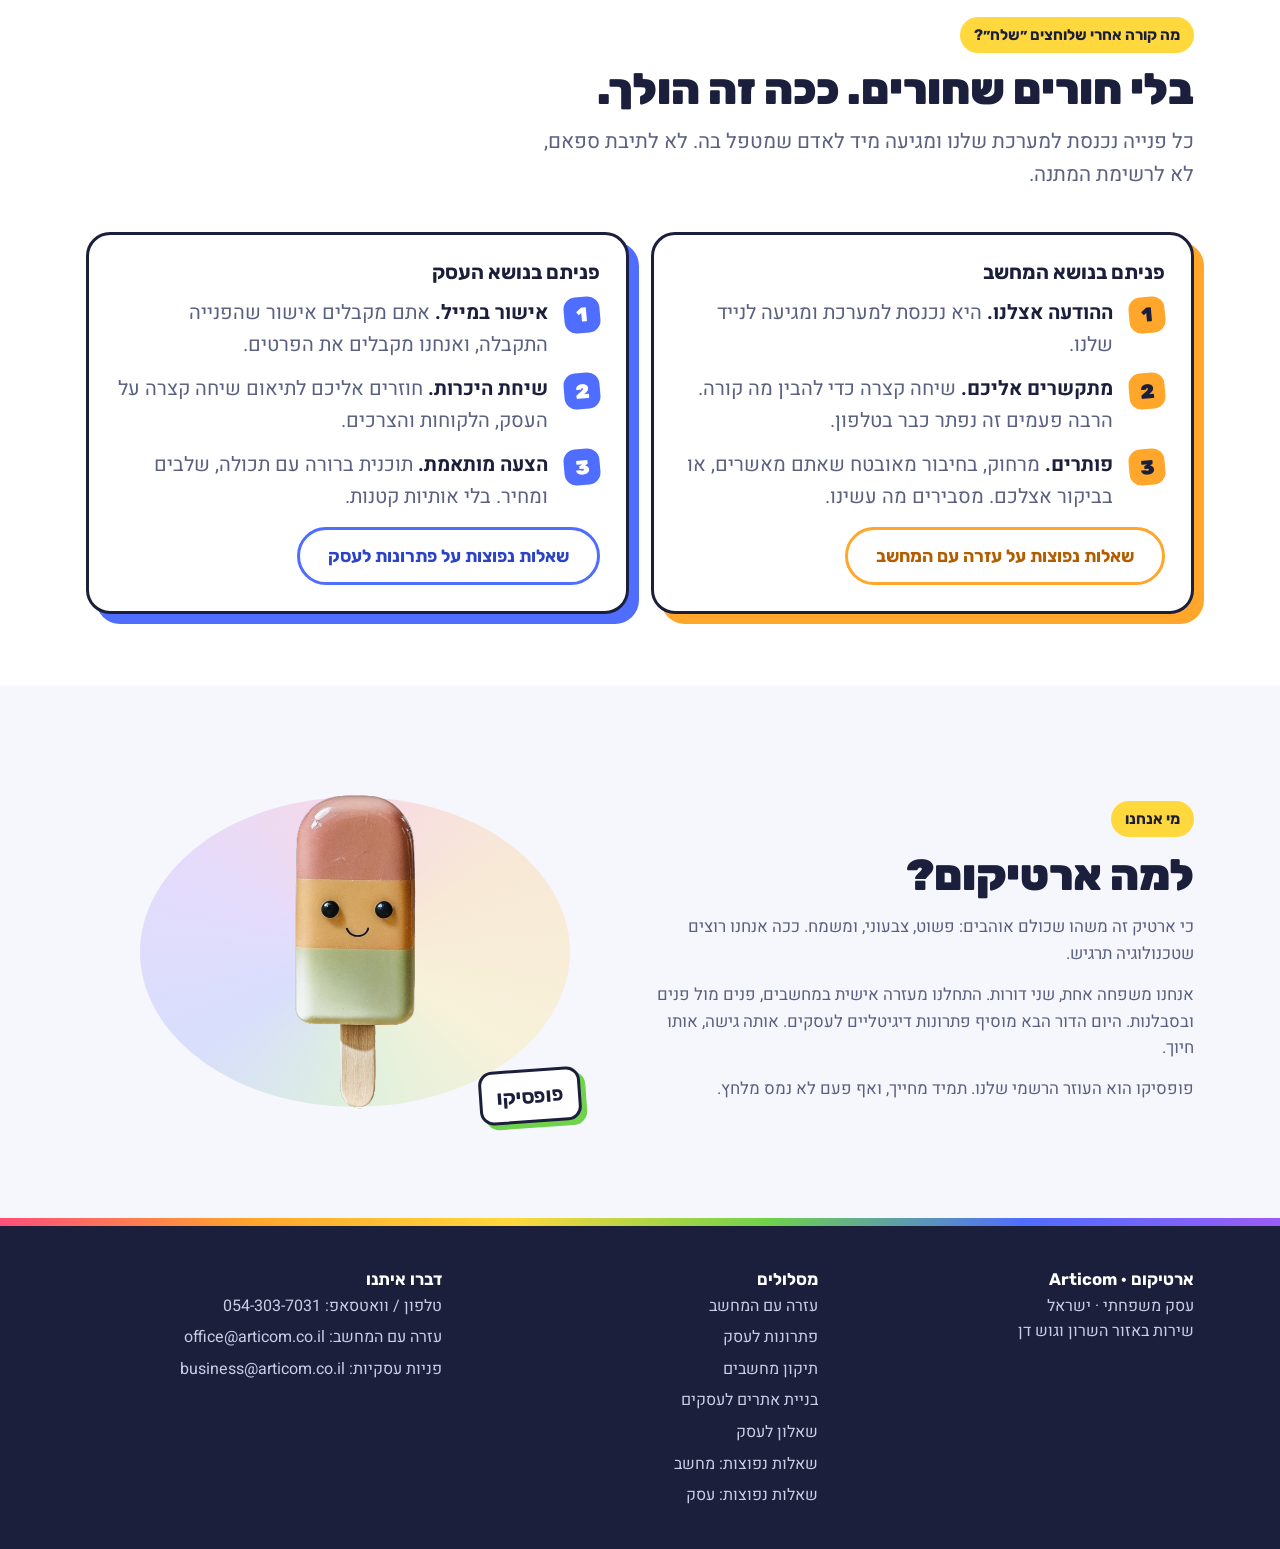
==== commit 77fb1559: "Link the home page and footers to the landing pages Co-Authored-By: Claude Opus 5.5 <noreply@anthrop" ====
--- a/index.html
+++ b/index.html
@@ -118,7 +118,7 @@
           <li>עדכונים, התקנות וגיבויים, בלי דרמה.</li>
           <li>מסבירים לאט, ובלי מילים גדולות.</li>
         </ul>
-        <a class="btn help" href="#help">תעזרו לי עם המחשב <svg viewBox="0 0 24 24" fill="none" stroke="currentColor" stroke-width="2.5" stroke-linecap="round" stroke-linejoin="round" aria-hidden="true"><path d="M19 12H5M12 19l-7-7 7-7"/></svg></a>
+        <a class="btn help" href="computer-repair.html">תעזרו לי עם המחשב <svg viewBox="0 0 24 24" fill="none" stroke="currentColor" stroke-width="2.5" stroke-linecap="round" stroke-linejoin="round" aria-hidden="true"><path d="M19 12H5M12 19l-7-7 7-7"/></svg></a>
       </article>
       <article class="path biz">
         <div class="icon" aria-hidden="true"><svg viewBox="0 0 24 24" fill="none" stroke="currentColor" stroke-width="2.2" stroke-linecap="round" stroke-linejoin="round"><path d="M5 19l4-1 9-9-3-3-9 9z"/><path d="M14 6l3 3"/><path d="M18 3l.7 1.6L20.3 5l-1.6.7L18 7.3l-.7-1.6L15.7 5l1.6-.4z"/></svg></div>
@@ -129,7 +129,7 @@
           <li>פניות שמגיעות אליכם, לא לאבדון.</li>
           <li>אוטומציות ו-AI רק איפה שזה משתלם.</li>
         </ul>
-        <a class="btn biz" href="#business">בואו נדבר על העסק <svg viewBox="0 0 24 24" fill="none" stroke="currentColor" stroke-width="2.5" stroke-linecap="round" stroke-linejoin="round" aria-hidden="true"><path d="M19 12H5M12 19l-7-7 7-7"/></svg></a>
+        <a class="btn biz" href="business-website.html">בואו נדבר על העסק <svg viewBox="0 0 24 24" fill="none" stroke="currentColor" stroke-width="2.5" stroke-linecap="round" stroke-linejoin="round" aria-hidden="true"><path d="M19 12H5M12 19l-7-7 7-7"/></svg></a>
       </article>
     </div>
   </div>
@@ -292,7 +292,7 @@
 <footer>
   <div class="wrap">
     <div><strong>ארטיקום · Articom</strong><p>עסק משפחתי · ישראל</p><p>שירות באזור השרון וגוש דן</p></div>
-    <div><strong>מסלולים</strong><ul><li><a href="#help">עזרה עם המחשב</a></li><li><a href="#business">פתרונות לעסק</a></li><li><a href="questionnaire.html">שאלון לעסק</a></li><li><a href="faq-help.html">שאלות נפוצות: מחשב</a></li><li><a href="faq-business.html">שאלות נפוצות: עסק</a></li></ul></div>
+    <div><strong>מסלולים</strong><ul><li><a href="#help">עזרה עם המחשב</a></li><li><a href="#business">פתרונות לעסק</a></li><li><a href="computer-repair.html">תיקון מחשבים</a></li><li><a href="business-website.html">בניית אתרים לעסקים</a></li><li><a href="questionnaire.html">שאלון לעסק</a></li><li><a href="faq-help.html">שאלות נפוצות: מחשב</a></li><li><a href="faq-business.html">שאלות נפוצות: עסק</a></li></ul></div>
     <div><strong>דברו איתנו</strong><ul><li>טלפון / וואטסאפ: <a href="tel:+972543037031" dir="ltr">054-303-7031</a></li><li>עזרה עם המחשב: <a href="mailto:office@articom.co.il" dir="ltr">office@articom.co.il</a></li><li>פניות עסקיות: <a href="mailto:business@articom.co.il" dir="ltr">business@articom.co.il</a></li></ul></div>
   </div>
 </footer>
